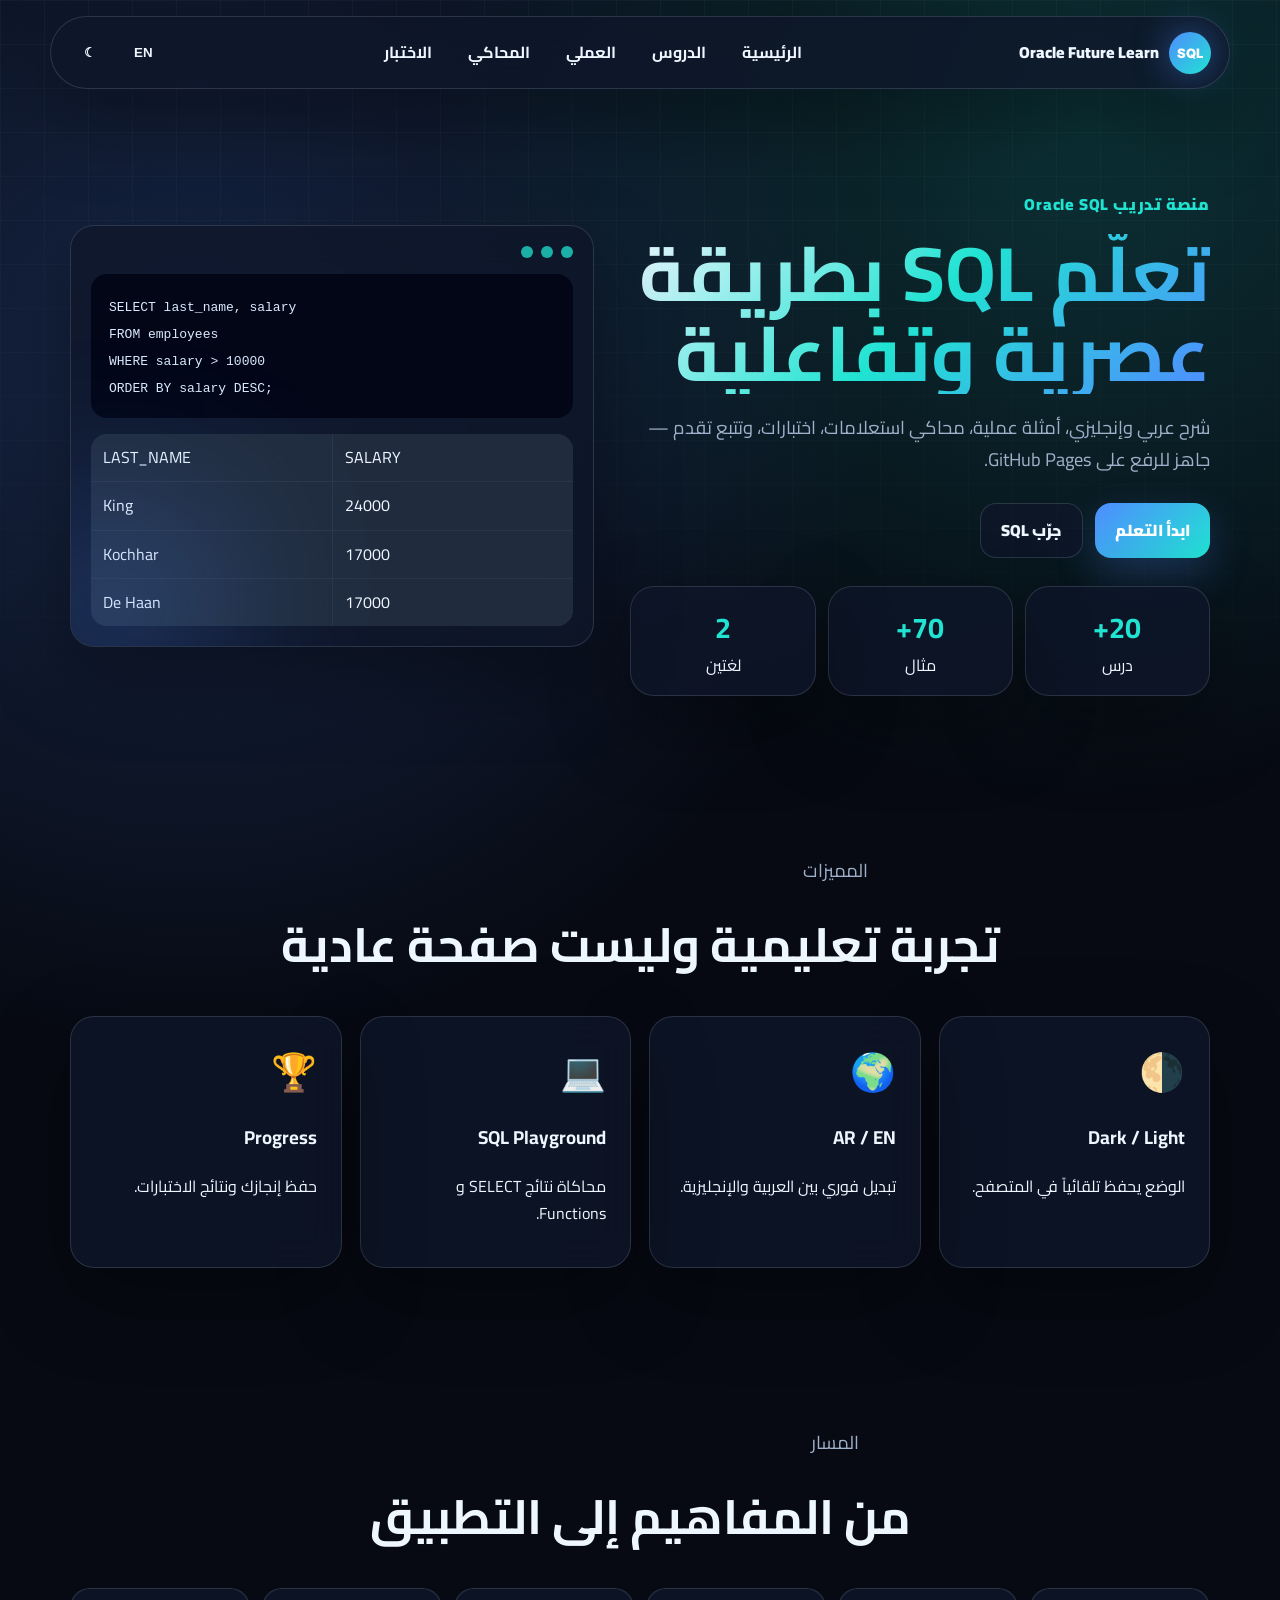
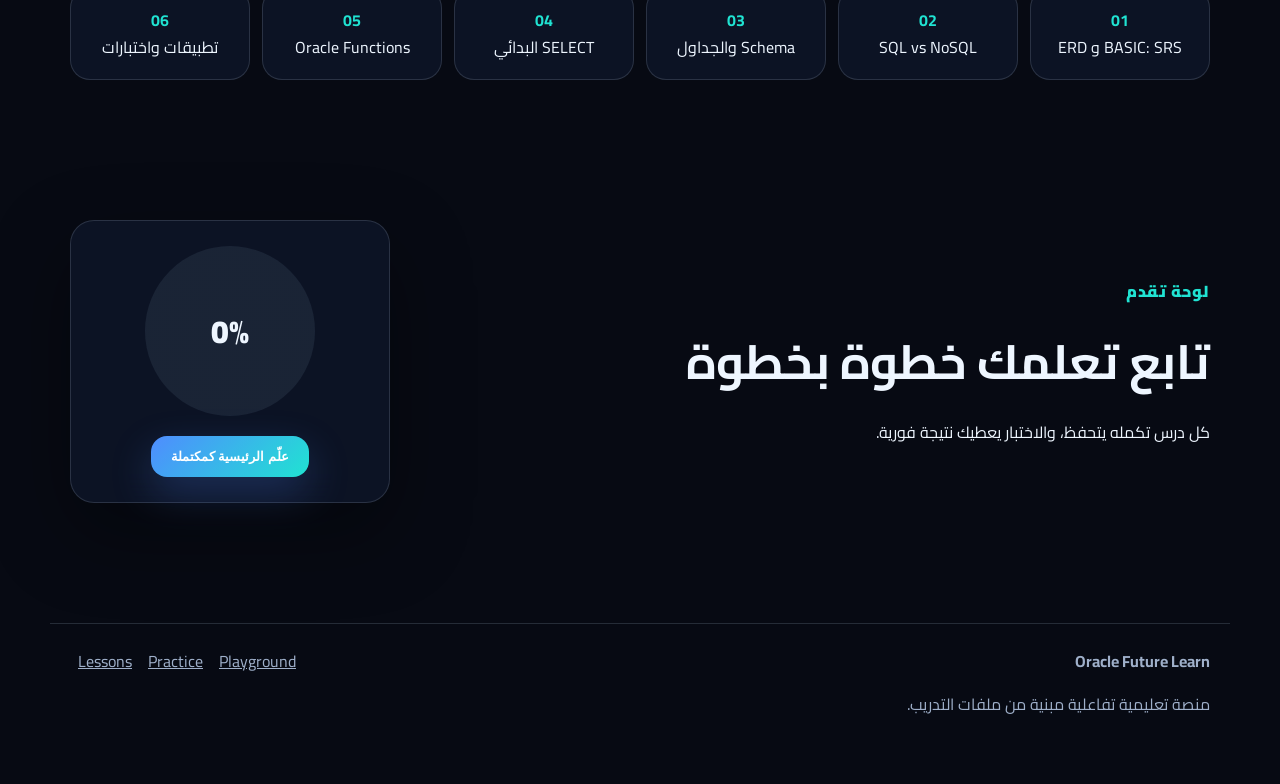
==== index.html @ 17182294 "Add files via upload" ====
<!DOCTYPE html><html lang="ar" dir="rtl"><head><meta charset="UTF-8"><meta name="viewport" content="width=device-width, initial-scale=1.0"><title>Oracle Future Learn</title><meta name="description" content="Interactive bilingual Oracle SQL learning platform"><link rel="preconnect" href="https://fonts.googleapis.com"><link href="https://fonts.googleapis.com/css2?family=Cairo:wght@300;400;600;700;900&family=Inter:wght@300;400;600;800;900&family=JetBrains+Mono:wght@400;600&display=swap" rel="stylesheet"><link rel="stylesheet" href="style.css"></head><body><header class="topbar"><a class="brand" href="index.html"><span class="brand-orb">SQL</span><span data-i18n="brand">Oracle Future Learn</span></a><button class="nav-toggle" aria-label="menu">☰</button><nav class="nav"><a href="index.html" data-i18n="nav_home">الرئيسية</a><a href="lessons.html" data-i18n="nav_lessons">الدروس</a><a href="oracle-practice.html" data-i18n="nav_practice">العملي</a><a href="playground.html" data-i18n="nav_playground">المحاكي</a><a href="quiz.html" data-i18n="nav_quiz">الاختبار</a></nav><div class="actions"><button id="langToggle" class="chip">EN</button><button id="themeToggle" class="chip">☾</button></div></header><main>
<section class="hero grid-2">
  <div class="hero-copy reveal"><p class="eyebrow" data-i18n="eyebrow">منصة تدريب Oracle SQL</p><h1 data-i18n="hero_title">تعلّم SQL بطريقة عصرية وتفاعلية</h1><p class="lead" data-i18n="hero_sub">شرح عربي وإنجليزي، أمثلة عملية، محاكي استعلامات، اختبارات، وتتبع تقدم — جاهز للرفع على GitHub Pages.</p><div class="hero-actions"><a class="btn primary" href="lessons.html" data-i18n="start">ابدأ التعلم</a><a class="btn ghost" href="playground.html" data-i18n="try_sql">جرّب SQL</a></div><div class="stats"><div><b>20+</b><span data-i18n="stat_lessons">درس</span></div><div><b>70+</b><span data-i18n="stat_examples">مثال</span></div><div><b>2</b><span data-i18n="stat_lang">لغتين</span></div></div></div>
  <div class="terminal-card reveal"><div class="dots"><span></span><span></span><span></span></div><pre><code id="typingSql">SELECT last_name, salary
FROM employees
WHERE salary > 10000
ORDER BY salary DESC;</code></pre><div class="result-table"><div>LAST_NAME</div><div>SALARY</div><div>King</div><div>24000</div><div>Kochhar</div><div>17000</div><div>De Haan</div><div>17000</div></div></div>
</section>
<section class="section reveal"><div class="section-title"><p data-i18n="features_label">المميزات</p><h2 data-i18n="features_title">تجربة تعليمية وليست صفحة عادية</h2></div><div class="cards four"><article class="card"><span class="icon">🌗</span><h3 data-i18n="f1">Dark / Light</h3><p data-i18n="f1d">الوضع يحفظ تلقائياً في المتصفح.</p></article><article class="card"><span class="icon">🌍</span><h3 data-i18n="f2">AR / EN</h3><p data-i18n="f2d">تبديل فوري بين العربية والإنجليزية.</p></article><article class="card"><span class="icon">💻</span><h3 data-i18n="f3">SQL Playground</h3><p data-i18n="f3d">محاكاة نتائج SELECT و Functions.</p></article><article class="card"><span class="icon">🏆</span><h3 data-i18n="f4">Progress</h3><p data-i18n="f4d">حفظ إنجازك ونتائج الاختبارات.</p></article></div></section>
<section class="section reveal"><div class="section-title"><p data-i18n="path_label">المسار</p><h2 data-i18n="path_title">من المفاهيم إلى التطبيق</h2></div><div class="timeline"><div><b>01</b><span data-i18n="p1">BASIC: SRS و ERD</span></div><div><b>02</b><span data-i18n="p2">SQL vs NoSQL</span></div><div><b>03</b><span data-i18n="p3">Schema والجداول</span></div><div><b>04</b><span data-i18n="p4">SELECT البدائي</span></div><div><b>05</b><span data-i18n="p5">Oracle Functions</span></div><div><b>06</b><span data-i18n="p6">تطبيقات واختبارات</span></div></div></section>
<section class="section dashboard-preview reveal"><div><p class="eyebrow" data-i18n="dash_label">لوحة تقدم</p><h2 data-i18n="dash_title">تابع تعلمك خطوة بخطوة</h2><p data-i18n="dash_desc">كل درس تكمله يتحفظ، والاختبار يعطيك نتيجة فورية.</p></div><div class="progress-card"><div class="ring"><span id="homeProgress">0%</span></div><button class="btn primary" id="markHome" data-i18n="complete_home">علّم الرئيسية كمكتملة</button></div></section>
</main><footer class="footer"><div><b>Oracle Future Learn</b><p data-i18n="footer_desc">منصة تعليمية تفاعلية مبنية من ملفات التدريب.</p></div><div class="footer-links"><a href="lessons.html">Lessons</a><a href="oracle-practice.html">Practice</a><a href="playground.html">Playground</a></div></footer><script src="app.js"></script></body></html>
---- style.css ----
:root{--bg:#070a13;--surface:rgba(15,23,42,.78);--surface2:rgba(30,41,59,.78);--text:#eef6ff;--muted:#9fb0ca;--primary:#4f8cff;--accent:#20e3d2;--border:rgba(148,163,184,.22);--shadow:0 30px 80px rgba(0,0,0,.35);--radius:24px}html[data-theme="light"]{--bg:#f7fbff;--surface:rgba(255,255,255,.82);--surface2:rgba(241,245,249,.88);--text:#08111f;--muted:#52606f;--primary:#2563eb;--accent:#0891b2;--border:rgba(15,23,42,.13);--shadow:0 25px 70px rgba(37,99,235,.12)}*{box-sizing:border-box}body{margin:0;background:radial-gradient(circle at 15% 15%,rgba(79,140,255,.22),transparent 30%),radial-gradient(circle at 85% 5%,rgba(32,227,210,.18),transparent 27%),var(--bg);color:var(--text);font-family:Cairo,Inter,sans-serif;line-height:1.7;min-height:100vh}body:before{content:"";position:fixed;inset:0;background-image:linear-gradient(rgba(255,255,255,.03) 1px,transparent 1px),linear-gradient(90deg,rgba(255,255,255,.03) 1px,transparent 1px);background-size:44px 44px;mask-image:linear-gradient(to bottom,#000,transparent);pointer-events:none}.topbar{position:sticky;top:0;z-index:20;display:flex;align-items:center;justify-content:space-between;gap:18px;margin:16px auto;padding:12px 18px;max-width:1180px;border:1px solid var(--border);background:var(--surface);backdrop-filter:blur(18px);border-radius:999px;box-shadow:var(--shadow)}.brand{display:flex;align-items:center;gap:10px;text-decoration:none;color:var(--text);font-weight:900}.brand-orb{display:grid;place-items:center;width:42px;height:42px;border-radius:50%;background:linear-gradient(135deg,var(--primary),var(--accent));color:#fff;font-family:Inter;font-size:13px;box-shadow:0 0 35px rgba(79,140,255,.5)}.nav{display:flex;gap:6px}.nav a,.chip{color:var(--text);text-decoration:none;border:1px solid transparent;background:transparent;border-radius:999px;padding:9px 14px;font-weight:700;cursor:pointer}.nav a:hover,.chip:hover{border-color:var(--border);background:var(--surface2)}.actions{display:flex;gap:8px}.nav-toggle{display:none}.hero,.section,.page-head,.lab-layout,.playground,.quiz-box{max-width:1180px;margin:0 auto;padding:70px 20px}.grid-2{display:grid;grid-template-columns:1.05fr .95fr;gap:36px;align-items:center}.eyebrow{color:var(--accent);font-weight:900;letter-spacing:.05em}.hero h1,.page-head h1{font-size:clamp(2.2rem,6vw,5rem);line-height:1.04;margin:12px 0;background:linear-gradient(135deg,var(--text),var(--accent),var(--primary));-webkit-background-clip:text;color:transparent}.lead,.page-head p,.section-title p{font-size:1.15rem;color:var(--muted);max-width:750px}.btn{display:inline-flex;align-items:center;justify-content:center;text-decoration:none;border:1px solid var(--border);border-radius:16px;padding:13px 20px;font-weight:900;color:var(--text);cursor:pointer}.primary{background:linear-gradient(135deg,var(--primary),var(--accent));color:white;border:0;box-shadow:0 16px 40px rgba(79,140,255,.25)}.ghost{background:var(--surface)}.hero-actions{display:flex;gap:12px;flex-wrap:wrap;margin:28px 0}.stats{display:grid;grid-template-columns:repeat(3,1fr);gap:12px}.stats div,.card,.terminal-card,.progress-card,.lesson-card,.lab-menu,.lab-content,.editor,.output,.quiz-box{border:1px solid var(--border);background:var(--surface);backdrop-filter:blur(18px);border-radius:var(--radius);box-shadow:var(--shadow)}.stats div{padding:16px;text-align:center}.stats b{font-size:1.8rem;color:var(--accent);display:block}.terminal-card{padding:20px;transform:perspective(900px) rotateY(-5deg);position:relative;overflow:hidden}.terminal-card:after{content:"";position:absolute;width:220px;height:220px;background:var(--primary);filter:blur(80px);opacity:.25;left:-70px;bottom:-70px}.dots{display:flex;gap:8px;margin-bottom:16px}.dots span{width:12px;height:12px;border-radius:50%;background:var(--accent);opacity:.75}pre,textarea{font-family:'JetBrains Mono',monospace}.terminal-card pre{direction:ltr;text-align:left;background:#020617;color:#dbeafe;border-radius:16px;padding:18px;overflow:auto}.result-table{display:grid;grid-template-columns:1fr 1fr;gap:1px;background:var(--border);border-radius:16px;overflow:hidden;direction:ltr}.result-table div{padding:10px 12px;background:var(--surface2)}.section-title{text-align:center;margin-bottom:30px}.section-title h2,.dashboard-preview h2{font-size:clamp(1.8rem,4vw,3rem);margin:0}.cards{display:grid;gap:18px}.four{grid-template-columns:repeat(4,1fr)}.card{padding:24px;transition:.25s}.card:hover,.lesson-card:hover{transform:translateY(-8px);border-color:var(--accent)}.icon{font-size:2.3rem}.timeline{display:grid;grid-template-columns:repeat(6,1fr);gap:12px}.timeline div{padding:18px;border:1px solid var(--border);background:var(--surface);border-radius:20px;text-align:center}.timeline b{display:block;color:var(--accent)}.dashboard-preview{display:grid;grid-template-columns:1fr 320px;gap:24px;align-items:center}.progress-card{padding:25px;text-align:center}.ring{width:170px;height:170px;border-radius:50%;display:grid;place-items:center;margin:0 auto 20px;background:conic-gradient(var(--accent) var(--p,0deg),var(--surface2) 0);font-size:2rem;font-weight:900}.lesson-grid{max-width:1180px;margin:0 auto 60px;padding:0 20px;display:grid;grid-template-columns:repeat(3,1fr);gap:18px}.lesson-card{padding:24px}.lesson-card .tag{color:var(--accent);font-weight:900}.lesson-card button{margin-top:12px}.lab-layout{display:grid;grid-template-columns:280px 1fr;gap:20px;padding-top:0}.lab-menu{padding:14px;align-self:start;position:sticky;top:100px}.lab-menu button{width:100%;margin:6px 0;text-align:start}.lab-content{padding:28px}.codebox{position:relative;background:#020617;color:#dbeafe;padding:18px;border-radius:16px;overflow:auto;direction:ltr;text-align:left}.copy-btn{position:absolute;top:10px;inset-inline-end:10px}.note{border-inline-start:4px solid var(--accent);padding:12px 16px;background:var(--surface2);border-radius:12px}.playground{display:grid;grid-template-columns:1.1fr .9fr;gap:20px;padding-top:0}.editor,.output{padding:18px}.editor-bar{display:flex;gap:10px;margin-bottom:12px;flex-wrap:wrap}textarea{width:100%;min-height:300px;border:1px solid var(--border);border-radius:18px;background:#020617;color:#dbeafe;padding:18px;font-size:15px;direction:ltr;text-align:left}.table{width:100%;border-collapse:collapse;overflow:hidden;border-radius:16px}.table th,.table td{border:1px solid var(--border);padding:10px;text-align:start}.table th{color:var(--accent)}.question{padding:18px;border:1px solid var(--border);border-radius:18px;margin:14px 0;background:var(--surface2)}.question label{display:block;margin:8px 0}.footer{max-width:1180px;margin:50px auto 25px;padding:24px 20px;border-top:1px solid var(--border);display:flex;justify-content:space-between;gap:20px;color:var(--muted)}.footer a{color:var(--muted);margin-inline:8px}.reveal{opacity:0;transform:translateY(18px);transition:.7s}.reveal.in{opacity:1;transform:none}@media(max-width:900px){.topbar{border-radius:24px;align-items:flex-start}.nav-toggle{display:block}.nav{display:none;position:absolute;top:74px;left:16px;right:16px;flex-direction:column;background:var(--surface);padding:14px;border:1px solid var(--border);border-radius:22px}.nav.open{display:flex}.grid-2,.dashboard-preview,.lab-layout,.playground{grid-template-columns:1fr}.four,.lesson-grid,.timeline{grid-template-columns:1fr}.terminal-card{transform:none}.footer{flex-direction:column}.lab-menu{position:static}}
.search-wrap{margin-top:24px;max-width:720px}.search-input{width:100%;border:1px solid var(--border);background:var(--surface);color:var(--text);border-radius:999px;padding:15px 20px;font-family:Cairo,Inter,sans-serif;font-weight:700;outline:none}.search-input:focus{border-color:var(--accent);box-shadow:0 0 0 5px rgba(32,227,210,.08)}.deep-card{border:1px solid var(--border);background:var(--surface);backdrop-filter:blur(18px);border-radius:var(--radius);box-shadow:var(--shadow);padding:30px}.detail-head{display:flex;justify-content:space-between;gap:12px;align-items:center;flex-wrap:wrap}.big-text{font-size:1.1rem;color:var(--muted);max-width:1000px}.mini-grid{display:grid;grid-template-columns:1fr 1fr;gap:18px;margin:18px 0}.mini-card{border:1px solid var(--border);background:var(--surface2);border-radius:20px;padding:20px;margin:18px 0}.mini-card h3{margin-top:0;color:var(--accent)}.mini-card li{margin:8px 0}.codebox{margin:0;white-space:pre-wrap;min-height:120px}.lesson-card button{margin-top:14px}.lesson-card p{min-height:84px}@media(max-width:900px){.mini-grid{grid-template-columns:1fr}.lesson-card p{min-height:auto}.detail-head{align-items:stretch}.detail-head .btn{width:100%}}
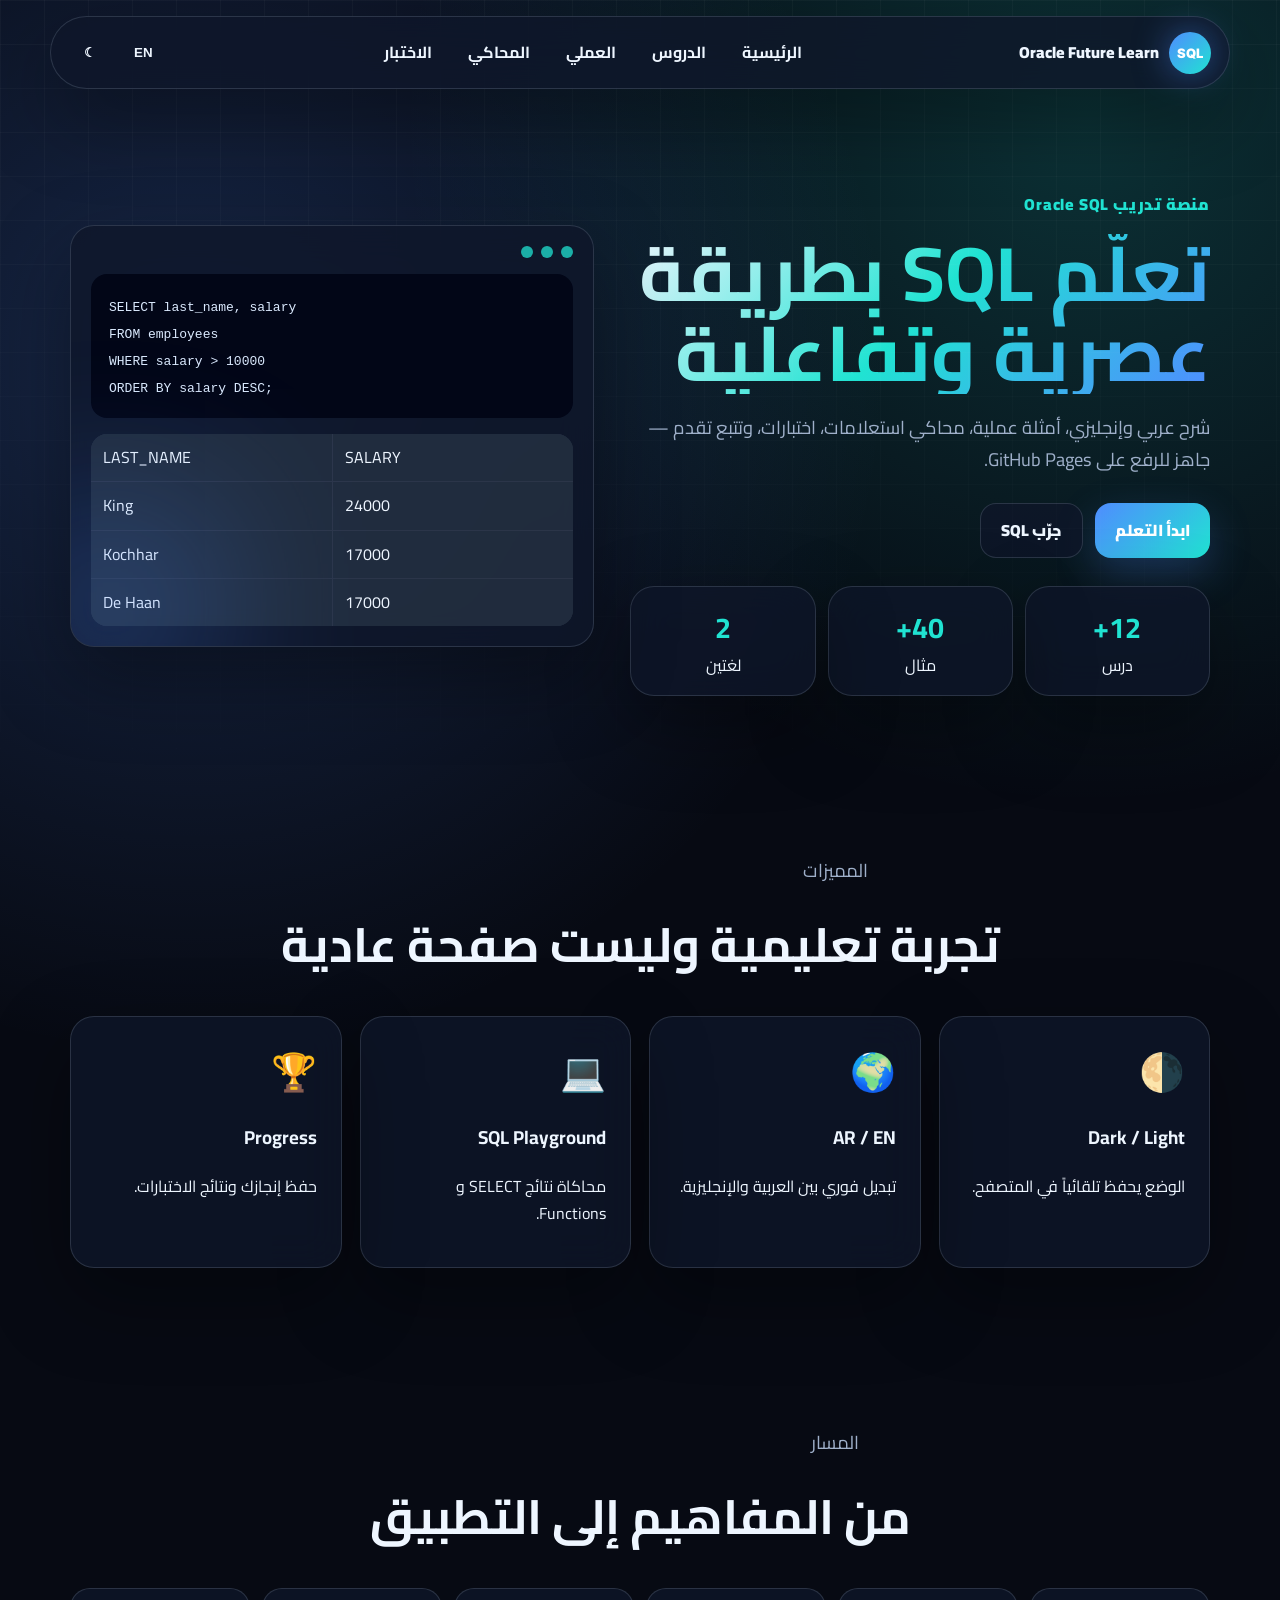
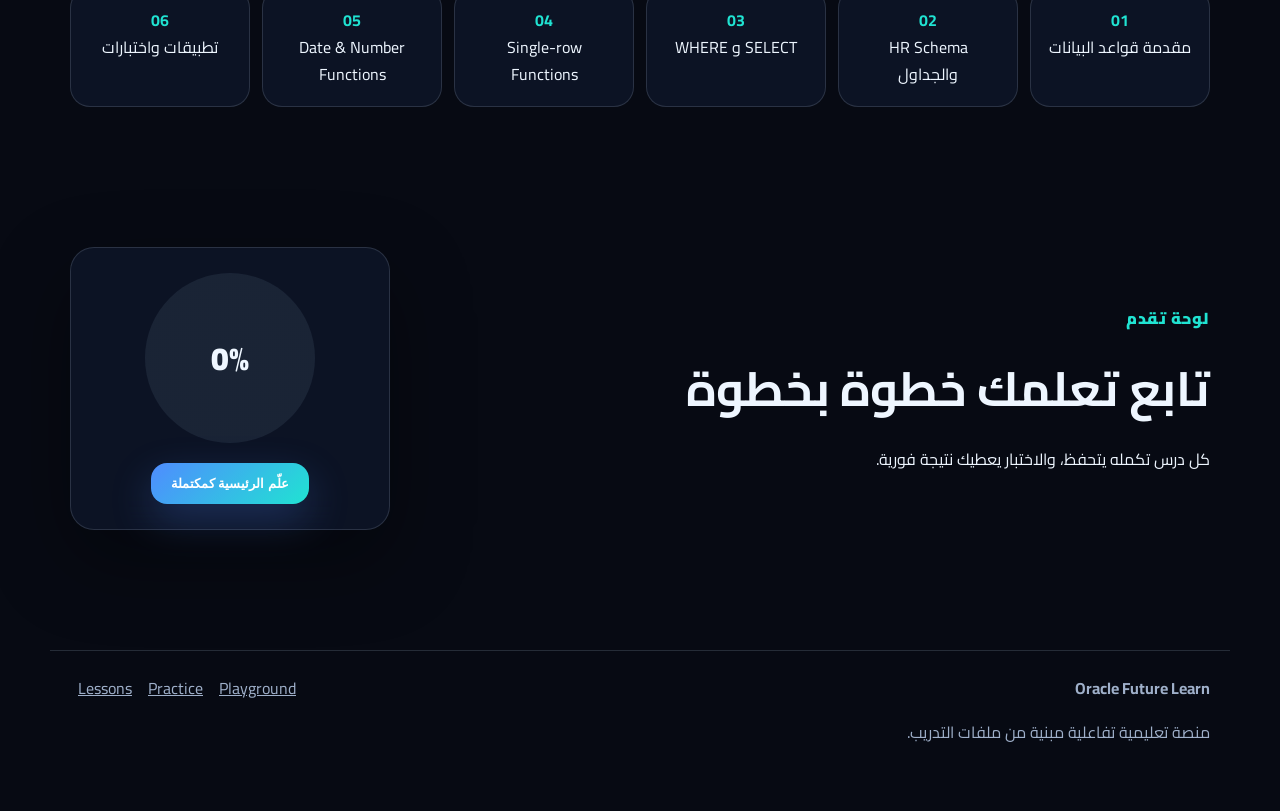
==== commit 526f8275: "Add files via upload" ====
--- a/index.html
+++ b/index.html
@@ -1,12 +1,12 @@
 <!DOCTYPE html><html lang="ar" dir="rtl"><head><meta charset="UTF-8"><meta name="viewport" content="width=device-width, initial-scale=1.0"><title>Oracle Future Learn</title><meta name="description" content="Interactive bilingual Oracle SQL learning platform"><link rel="preconnect" href="https://fonts.googleapis.com"><link href="https://fonts.googleapis.com/css2?family=Cairo:wght@300;400;600;700;900&family=Inter:wght@300;400;600;800;900&family=JetBrains+Mono:wght@400;600&display=swap" rel="stylesheet"><link rel="stylesheet" href="style.css"></head><body><header class="topbar"><a class="brand" href="index.html"><span class="brand-orb">SQL</span><span data-i18n="brand">Oracle Future Learn</span></a><button class="nav-toggle" aria-label="menu">☰</button><nav class="nav"><a href="index.html" data-i18n="nav_home">الرئيسية</a><a href="lessons.html" data-i18n="nav_lessons">الدروس</a><a href="oracle-practice.html" data-i18n="nav_practice">العملي</a><a href="playground.html" data-i18n="nav_playground">المحاكي</a><a href="quiz.html" data-i18n="nav_quiz">الاختبار</a></nav><div class="actions"><button id="langToggle" class="chip">EN</button><button id="themeToggle" class="chip">☾</button></div></header><main>
 <section class="hero grid-2">
-  <div class="hero-copy reveal"><p class="eyebrow" data-i18n="eyebrow">منصة تدريب Oracle SQL</p><h1 data-i18n="hero_title">تعلّم SQL بطريقة عصرية وتفاعلية</h1><p class="lead" data-i18n="hero_sub">شرح عربي وإنجليزي، أمثلة عملية، محاكي استعلامات، اختبارات، وتتبع تقدم — جاهز للرفع على GitHub Pages.</p><div class="hero-actions"><a class="btn primary" href="lessons.html" data-i18n="start">ابدأ التعلم</a><a class="btn ghost" href="playground.html" data-i18n="try_sql">جرّب SQL</a></div><div class="stats"><div><b>20+</b><span data-i18n="stat_lessons">درس</span></div><div><b>70+</b><span data-i18n="stat_examples">مثال</span></div><div><b>2</b><span data-i18n="stat_lang">لغتين</span></div></div></div>
+  <div class="hero-copy reveal"><p class="eyebrow" data-i18n="eyebrow">منصة تدريب Oracle SQL</p><h1 data-i18n="hero_title">تعلّم SQL بطريقة عصرية وتفاعلية</h1><p class="lead" data-i18n="hero_sub">شرح عربي وإنجليزي، أمثلة عملية، محاكي استعلامات، اختبارات، وتتبع تقدم — جاهز للرفع على GitHub Pages.</p><div class="hero-actions"><a class="btn primary" href="lessons.html" data-i18n="start">ابدأ التعلم</a><a class="btn ghost" href="playground.html" data-i18n="try_sql">جرّب SQL</a></div><div class="stats"><div><b>12+</b><span data-i18n="stat_lessons">درس</span></div><div><b>40+</b><span data-i18n="stat_examples">مثال</span></div><div><b>2</b><span data-i18n="stat_lang">لغتين</span></div></div></div>
   <div class="terminal-card reveal"><div class="dots"><span></span><span></span><span></span></div><pre><code id="typingSql">SELECT last_name, salary
 FROM employees
 WHERE salary > 10000
 ORDER BY salary DESC;</code></pre><div class="result-table"><div>LAST_NAME</div><div>SALARY</div><div>King</div><div>24000</div><div>Kochhar</div><div>17000</div><div>De Haan</div><div>17000</div></div></div>
 </section>
 <section class="section reveal"><div class="section-title"><p data-i18n="features_label">المميزات</p><h2 data-i18n="features_title">تجربة تعليمية وليست صفحة عادية</h2></div><div class="cards four"><article class="card"><span class="icon">🌗</span><h3 data-i18n="f1">Dark / Light</h3><p data-i18n="f1d">الوضع يحفظ تلقائياً في المتصفح.</p></article><article class="card"><span class="icon">🌍</span><h3 data-i18n="f2">AR / EN</h3><p data-i18n="f2d">تبديل فوري بين العربية والإنجليزية.</p></article><article class="card"><span class="icon">💻</span><h3 data-i18n="f3">SQL Playground</h3><p data-i18n="f3d">محاكاة نتائج SELECT و Functions.</p></article><article class="card"><span class="icon">🏆</span><h3 data-i18n="f4">Progress</h3><p data-i18n="f4d">حفظ إنجازك ونتائج الاختبارات.</p></article></div></section>
-<section class="section reveal"><div class="section-title"><p data-i18n="path_label">المسار</p><h2 data-i18n="path_title">من المفاهيم إلى التطبيق</h2></div><div class="timeline"><div><b>01</b><span data-i18n="p1">BASIC: SRS و ERD</span></div><div><b>02</b><span data-i18n="p2">SQL vs NoSQL</span></div><div><b>03</b><span data-i18n="p3">Schema والجداول</span></div><div><b>04</b><span data-i18n="p4">SELECT البدائي</span></div><div><b>05</b><span data-i18n="p5">Oracle Functions</span></div><div><b>06</b><span data-i18n="p6">تطبيقات واختبارات</span></div></div></section>
+<section class="section reveal"><div class="section-title"><p data-i18n="path_label">المسار</p><h2 data-i18n="path_title">من المفاهيم إلى التطبيق</h2></div><div class="timeline"><div><b>01</b><span data-i18n="p1">مقدمة قواعد البيانات</span></div><div><b>02</b><span data-i18n="p2">HR Schema والجداول</span></div><div><b>03</b><span data-i18n="p3">SELECT و WHERE</span></div><div><b>04</b><span data-i18n="p4">Single-row Functions</span></div><div><b>05</b><span data-i18n="p5">Date & Number Functions</span></div><div><b>06</b><span data-i18n="p6">تطبيقات واختبارات</span></div></div></section>
 <section class="section dashboard-preview reveal"><div><p class="eyebrow" data-i18n="dash_label">لوحة تقدم</p><h2 data-i18n="dash_title">تابع تعلمك خطوة بخطوة</h2><p data-i18n="dash_desc">كل درس تكمله يتحفظ، والاختبار يعطيك نتيجة فورية.</p></div><div class="progress-card"><div class="ring"><span id="homeProgress">0%</span></div><button class="btn primary" id="markHome" data-i18n="complete_home">علّم الرئيسية كمكتملة</button></div></section>
 </main><footer class="footer"><div><b>Oracle Future Learn</b><p data-i18n="footer_desc">منصة تعليمية تفاعلية مبنية من ملفات التدريب.</p></div><div class="footer-links"><a href="lessons.html">Lessons</a><a href="oracle-practice.html">Practice</a><a href="playground.html">Playground</a></div></footer><script src="app.js"></script></body></html>
--- a/style.css
+++ b/style.css
@@ -1,3 +1,6 @@
 
 :root{--bg:#070a13;--surface:rgba(15,23,42,.78);--surface2:rgba(30,41,59,.78);--text:#eef6ff;--muted:#9fb0ca;--primary:#4f8cff;--accent:#20e3d2;--border:rgba(148,163,184,.22);--shadow:0 30px 80px rgba(0,0,0,.35);--radius:24px}html[data-theme="light"]{--bg:#f7fbff;--surface:rgba(255,255,255,.82);--surface2:rgba(241,245,249,.88);--text:#08111f;--muted:#52606f;--primary:#2563eb;--accent:#0891b2;--border:rgba(15,23,42,.13);--shadow:0 25px 70px rgba(37,99,235,.12)}*{box-sizing:border-box}body{margin:0;background:radial-gradient(circle at 15% 15%,rgba(79,140,255,.22),transparent 30%),radial-gradient(circle at 85% 5%,rgba(32,227,210,.18),transparent 27%),var(--bg);color:var(--text);font-family:Cairo,Inter,sans-serif;line-height:1.7;min-height:100vh}body:before{content:"";position:fixed;inset:0;background-image:linear-gradient(rgba(255,255,255,.03) 1px,transparent 1px),linear-gradient(90deg,rgba(255,255,255,.03) 1px,transparent 1px);background-size:44px 44px;mask-image:linear-gradient(to bottom,#000,transparent);pointer-events:none}.topbar{position:sticky;top:0;z-index:20;display:flex;align-items:center;justify-content:space-between;gap:18px;margin:16px auto;padding:12px 18px;max-width:1180px;border:1px solid var(--border);background:var(--surface);backdrop-filter:blur(18px);border-radius:999px;box-shadow:var(--shadow)}.brand{display:flex;align-items:center;gap:10px;text-decoration:none;color:var(--text);font-weight:900}.brand-orb{display:grid;place-items:center;width:42px;height:42px;border-radius:50%;background:linear-gradient(135deg,var(--primary),var(--accent));color:#fff;font-family:Inter;font-size:13px;box-shadow:0 0 35px rgba(79,140,255,.5)}.nav{display:flex;gap:6px}.nav a,.chip{color:var(--text);text-decoration:none;border:1px solid transparent;background:transparent;border-radius:999px;padding:9px 14px;font-weight:700;cursor:pointer}.nav a:hover,.chip:hover{border-color:var(--border);background:var(--surface2)}.actions{display:flex;gap:8px}.nav-toggle{display:none}.hero,.section,.page-head,.lab-layout,.playground,.quiz-box{max-width:1180px;margin:0 auto;padding:70px 20px}.grid-2{display:grid;grid-template-columns:1.05fr .95fr;gap:36px;align-items:center}.eyebrow{color:var(--accent);font-weight:900;letter-spacing:.05em}.hero h1,.page-head h1{font-size:clamp(2.2rem,6vw,5rem);line-height:1.04;margin:12px 0;background:linear-gradient(135deg,var(--text),var(--accent),var(--primary));-webkit-background-clip:text;color:transparent}.lead,.page-head p,.section-title p{font-size:1.15rem;color:var(--muted);max-width:750px}.btn{display:inline-flex;align-items:center;justify-content:center;text-decoration:none;border:1px solid var(--border);border-radius:16px;padding:13px 20px;font-weight:900;color:var(--text);cursor:pointer}.primary{background:linear-gradient(135deg,var(--primary),var(--accent));color:white;border:0;box-shadow:0 16px 40px rgba(79,140,255,.25)}.ghost{background:var(--surface)}.hero-actions{display:flex;gap:12px;flex-wrap:wrap;margin:28px 0}.stats{display:grid;grid-template-columns:repeat(3,1fr);gap:12px}.stats div,.card,.terminal-card,.progress-card,.lesson-card,.lab-menu,.lab-content,.editor,.output,.quiz-box{border:1px solid var(--border);background:var(--surface);backdrop-filter:blur(18px);border-radius:var(--radius);box-shadow:var(--shadow)}.stats div{padding:16px;text-align:center}.stats b{font-size:1.8rem;color:var(--accent);display:block}.terminal-card{padding:20px;transform:perspective(900px) rotateY(-5deg);position:relative;overflow:hidden}.terminal-card:after{content:"";position:absolute;width:220px;height:220px;background:var(--primary);filter:blur(80px);opacity:.25;left:-70px;bottom:-70px}.dots{display:flex;gap:8px;margin-bottom:16px}.dots span{width:12px;height:12px;border-radius:50%;background:var(--accent);opacity:.75}pre,textarea{font-family:'JetBrains Mono',monospace}.terminal-card pre{direction:ltr;text-align:left;background:#020617;color:#dbeafe;border-radius:16px;padding:18px;overflow:auto}.result-table{display:grid;grid-template-columns:1fr 1fr;gap:1px;background:var(--border);border-radius:16px;overflow:hidden;direction:ltr}.result-table div{padding:10px 12px;background:var(--surface2)}.section-title{text-align:center;margin-bottom:30px}.section-title h2,.dashboard-preview h2{font-size:clamp(1.8rem,4vw,3rem);margin:0}.cards{display:grid;gap:18px}.four{grid-template-columns:repeat(4,1fr)}.card{padding:24px;transition:.25s}.card:hover,.lesson-card:hover{transform:translateY(-8px);border-color:var(--accent)}.icon{font-size:2.3rem}.timeline{display:grid;grid-template-columns:repeat(6,1fr);gap:12px}.timeline div{padding:18px;border:1px solid var(--border);background:var(--surface);border-radius:20px;text-align:center}.timeline b{display:block;color:var(--accent)}.dashboard-preview{display:grid;grid-template-columns:1fr 320px;gap:24px;align-items:center}.progress-card{padding:25px;text-align:center}.ring{width:170px;height:170px;border-radius:50%;display:grid;place-items:center;margin:0 auto 20px;background:conic-gradient(var(--accent) var(--p,0deg),var(--surface2) 0);font-size:2rem;font-weight:900}.lesson-grid{max-width:1180px;margin:0 auto 60px;padding:0 20px;display:grid;grid-template-columns:repeat(3,1fr);gap:18px}.lesson-card{padding:24px}.lesson-card .tag{color:var(--accent);font-weight:900}.lesson-card button{margin-top:12px}.lab-layout{display:grid;grid-template-columns:280px 1fr;gap:20px;padding-top:0}.lab-menu{padding:14px;align-self:start;position:sticky;top:100px}.lab-menu button{width:100%;margin:6px 0;text-align:start}.lab-content{padding:28px}.codebox{position:relative;background:#020617;color:#dbeafe;padding:18px;border-radius:16px;overflow:auto;direction:ltr;text-align:left}.copy-btn{position:absolute;top:10px;inset-inline-end:10px}.note{border-inline-start:4px solid var(--accent);padding:12px 16px;background:var(--surface2);border-radius:12px}.playground{display:grid;grid-template-columns:1.1fr .9fr;gap:20px;padding-top:0}.editor,.output{padding:18px}.editor-bar{display:flex;gap:10px;margin-bottom:12px;flex-wrap:wrap}textarea{width:100%;min-height:300px;border:1px solid var(--border);border-radius:18px;background:#020617;color:#dbeafe;padding:18px;font-size:15px;direction:ltr;text-align:left}.table{width:100%;border-collapse:collapse;overflow:hidden;border-radius:16px}.table th,.table td{border:1px solid var(--border);padding:10px;text-align:start}.table th{color:var(--accent)}.question{padding:18px;border:1px solid var(--border);border-radius:18px;margin:14px 0;background:var(--surface2)}.question label{display:block;margin:8px 0}.footer{max-width:1180px;margin:50px auto 25px;padding:24px 20px;border-top:1px solid var(--border);display:flex;justify-content:space-between;gap:20px;color:var(--muted)}.footer a{color:var(--muted);margin-inline:8px}.reveal{opacity:0;transform:translateY(18px);transition:.7s}.reveal.in{opacity:1;transform:none}@media(max-width:900px){.topbar{border-radius:24px;align-items:flex-start}.nav-toggle{display:block}.nav{display:none;position:absolute;top:74px;left:16px;right:16px;flex-direction:column;background:var(--surface);padding:14px;border:1px solid var(--border);border-radius:22px}.nav.open{display:flex}.grid-2,.dashboard-preview,.lab-layout,.playground{grid-template-columns:1fr}.four,.lesson-grid,.timeline{grid-template-columns:1fr}.terminal-card{transform:none}.footer{flex-direction:column}.lab-menu{position:static}}
-.search-wrap{margin-top:24px;max-width:720px}.search-input{width:100%;border:1px solid var(--border);background:var(--surface);color:var(--text);border-radius:999px;padding:15px 20px;font-family:Cairo,Inter,sans-serif;font-weight:700;outline:none}.search-input:focus{border-color:var(--accent);box-shadow:0 0 0 5px rgba(32,227,210,.08)}.deep-card{border:1px solid var(--border);background:var(--surface);backdrop-filter:blur(18px);border-radius:var(--radius);box-shadow:var(--shadow);padding:30px}.detail-head{display:flex;justify-content:space-between;gap:12px;align-items:center;flex-wrap:wrap}.big-text{font-size:1.1rem;color:var(--muted);max-width:1000px}.mini-grid{display:grid;grid-template-columns:1fr 1fr;gap:18px;margin:18px 0}.mini-card{border:1px solid var(--border);background:var(--surface2);border-radius:20px;padding:20px;margin:18px 0}.mini-card h3{margin-top:0;color:var(--accent)}.mini-card li{margin:8px 0}.codebox{margin:0;white-space:pre-wrap;min-height:120px}.lesson-card button{margin-top:14px}.lesson-card p{min-height:84px}@media(max-width:900px){.mini-grid{grid-template-columns:1fr}.lesson-card p{min-height:auto}.detail-head{align-items:stretch}.detail-head .btn{width:100%}}
+
+/* ===== BASIC detailed course upgrade ===== */
+.basic-hero{position:relative;overflow:hidden}.basic-hero:after{content:"";position:absolute;inset:auto 8% -120px auto;width:360px;height:360px;border-radius:50%;background:linear-gradient(135deg,var(--primary),var(--accent));filter:blur(90px);opacity:.18;z-index:-1}.basic-shell{max-width:1280px;margin:0 auto 80px;padding:0 20px;display:grid;grid-template-columns:340px minmax(0,1fr);gap:22px}.basic-sidebar,.basic-content{border:1px solid var(--border);background:var(--surface);backdrop-filter:blur(18px);border-radius:var(--radius);box-shadow:var(--shadow)}.basic-sidebar{padding:16px;align-self:start;position:sticky;top:105px;max-height:calc(100vh - 130px);overflow:auto}.basic-side-head{display:grid;gap:12px;margin-bottom:10px}.basic-side-head b{font-size:1.1rem}.lesson-search{width:100%;border:1px solid var(--border);background:var(--surface2);color:var(--text);border-radius:16px;padding:12px 14px;font-family:inherit;outline:none}.lesson-search:focus{border-color:var(--accent);box-shadow:0 0 0 4px rgba(32,227,210,.12)}.basic-menu{display:grid;gap:8px}.basic-menu-btn{display:grid;grid-template-columns:38px 1fr;gap:4px 10px;align-items:center;text-align:start;width:100%;border:1px solid transparent;background:transparent;color:var(--text);border-radius:18px;padding:12px;cursor:pointer;font-family:inherit;transition:.2s}.basic-menu-btn span{grid-row:1/3;display:grid;place-items:center;width:38px;height:38px;border-radius:14px;background:var(--surface2)}.basic-menu-btn b{font-size:.98rem}.basic-menu-btn small{color:var(--muted);line-height:1.4}.basic-menu-btn:hover,.basic-menu-btn.active{background:var(--surface2);border-color:var(--accent);transform:translateX(-2px)}html[dir="ltr"] .basic-menu-btn:hover,html[dir="ltr"] .basic-menu-btn.active{transform:translateX(2px)}.basic-content{padding:28px;overflow:hidden}.lesson-open-head{display:flex;gap:18px;align-items:center;margin-bottom:22px}.lesson-open-icon{font-size:2.4rem;width:74px;height:74px;display:grid;place-items:center;border-radius:24px;background:linear-gradient(135deg,rgba(79,140,255,.25),rgba(32,227,210,.18));border:1px solid var(--border)}.lesson-open-head h2{font-size:clamp(1.8rem,4vw,3.2rem);line-height:1.15;margin:.1rem 0}.lesson-open-head p{color:var(--muted);margin:.2rem 0}.visual-card{border:1px solid var(--border);background:linear-gradient(135deg,rgba(255,255,255,.06),rgba(255,255,255,.015));border-radius:26px;padding:22px;margin:20px 0 26px;overflow:auto}.deep-sections{display:grid;gap:14px}.deep-block{position:relative;border:1px solid var(--border);background:var(--surface2);border-radius:22px;padding:20px 20px 20px 74px}.deep-block h3{margin:0 0 8px;font-size:1.25rem;color:var(--accent)}.deep-block p{margin:0;color:var(--text)}.deep-number{position:absolute;top:18px;left:18px;width:40px;height:40px;border-radius:14px;display:grid;place-items:center;background:linear-gradient(135deg,var(--primary),var(--accent));color:#fff;font-family:Inter;font-weight:900}html[dir="rtl"] .deep-block{padding:20px 74px 20px 20px}html[dir="rtl"] .deep-number{left:auto;right:18px}.learning-box,.panel{border:1px solid var(--border);background:var(--surface2);border-radius:24px;padding:20px;margin-top:18px}.learning-box h3,.panel h3{margin-top:0;color:var(--accent)}.codebox pre{margin:0;white-space:pre-wrap}.two-panels{display:grid;grid-template-columns:1fr 1fr;gap:18px}.panel ul,.panel ol{margin:0;padding-inline-start:22px}.panel li{margin:8px 0}.warn{border-color:rgba(251,191,36,.35)}.quizlet{border-color:rgba(32,227,210,.35)}.lesson-actions{display:flex;align-items:center;gap:14px;flex-wrap:wrap;margin-top:20px}.done-badge{font-weight:900;color:var(--accent)}.visual-stack{display:grid;place-items:center;gap:12px;text-align:center}.visual-row{display:flex;gap:12px;flex-wrap:wrap;justify-content:center}.vbox{border:1px solid var(--border);background:var(--surface);border-radius:18px;padding:14px 22px;font-weight:900}.vbox.big{font-size:1.4rem;background:linear-gradient(135deg,rgba(79,140,255,.22),rgba(32,227,210,.16))}.vline{width:3px;height:38px;background:var(--accent);border-radius:99px}.caption{color:var(--muted)}.compare-diagram{display:grid;grid-template-columns:1fr 1fr;gap:18px}.compare-diagram>div{border:1px solid var(--border);background:var(--surface);border-radius:22px;padding:20px}.compare-diagram h4{font-size:1.6rem;margin:0 0 10px;color:var(--accent)}.compare-diagram p{margin:7px 0;padding:8px 12px;background:var(--surface2);border-radius:12px}.flow{display:flex;align-items:center;justify-content:center;gap:10px;flex-wrap:wrap}.flow span{padding:14px 20px;border-radius:18px;border:1px solid var(--border);background:var(--surface);font-weight:900}.flow b{color:var(--accent);font-size:1.4rem}.flow.vertical{flex-direction:column}.erd-svg{width:100%;min-width:680px;color:var(--accent)}.erd-svg .entity rect{fill:rgba(15,23,42,.55);stroke:currentColor;stroke-width:2}.erd-svg text{fill:var(--text);font-family:Cairo,Inter,sans-serif;font-size:20px}.erd-svg .entity text:first-of-type{font-weight:900;fill:var(--accent)}.tree{display:grid;gap:16px}.tree-root{justify-self:center;border:1px solid var(--border);background:linear-gradient(135deg,var(--primary),var(--accent));color:white;border-radius:22px;padding:16px 26px;font-weight:900}.tree-branch{border:1px solid var(--border);background:var(--surface);border-radius:22px;padding:18px}.tree-branch>div{font-weight:900;color:var(--accent);margin-bottom:8px}.tree ul{margin:0;display:grid;grid-template-columns:repeat(4,1fr);gap:8px;padding:0;list-style:none}.tree li{background:var(--surface2);border-radius:14px;padding:10px;text-align:center;font-family:'JetBrains Mono',monospace}.rule-grid{display:grid;grid-template-columns:repeat(4,1fr);gap:12px}.rule-grid span{display:grid;place-items:center;min-height:80px;border:1px solid var(--border);background:var(--surface);border-radius:20px;font-weight:900;text-align:center}.sql-break{direction:ltr;text-align:left;display:grid;grid-template-columns:auto 1fr;gap:10px;align-items:center;max-width:620px;margin:auto}.sql-break span{font-family:'JetBrains Mono',monospace;font-weight:900;font-size:1.3rem;color:white;background:linear-gradient(135deg,var(--primary),var(--accent));border-radius:16px;padding:12px 16px}.sql-break em{color:var(--muted);font-style:normal}
+@media(max-width:980px){.basic-shell{grid-template-columns:1fr}.basic-sidebar{position:static;max-height:none}.two-panels,.compare-diagram{grid-template-columns:1fr}.tree ul,.rule-grid{grid-template-columns:1fr 1fr}.lesson-open-head{align-items:flex-start}.basic-content{padding:18px}}@media(max-width:560px){.lesson-open-head{flex-direction:column}.tree ul,.rule-grid{grid-template-columns:1fr}.deep-block,html[dir="rtl"] .deep-block{padding:70px 16px 16px}.deep-number,html[dir="rtl"] .deep-number{top:16px;right:auto;left:16px}.basic-menu-btn{grid-template-columns:1fr}.basic-menu-btn span{grid-row:auto}}
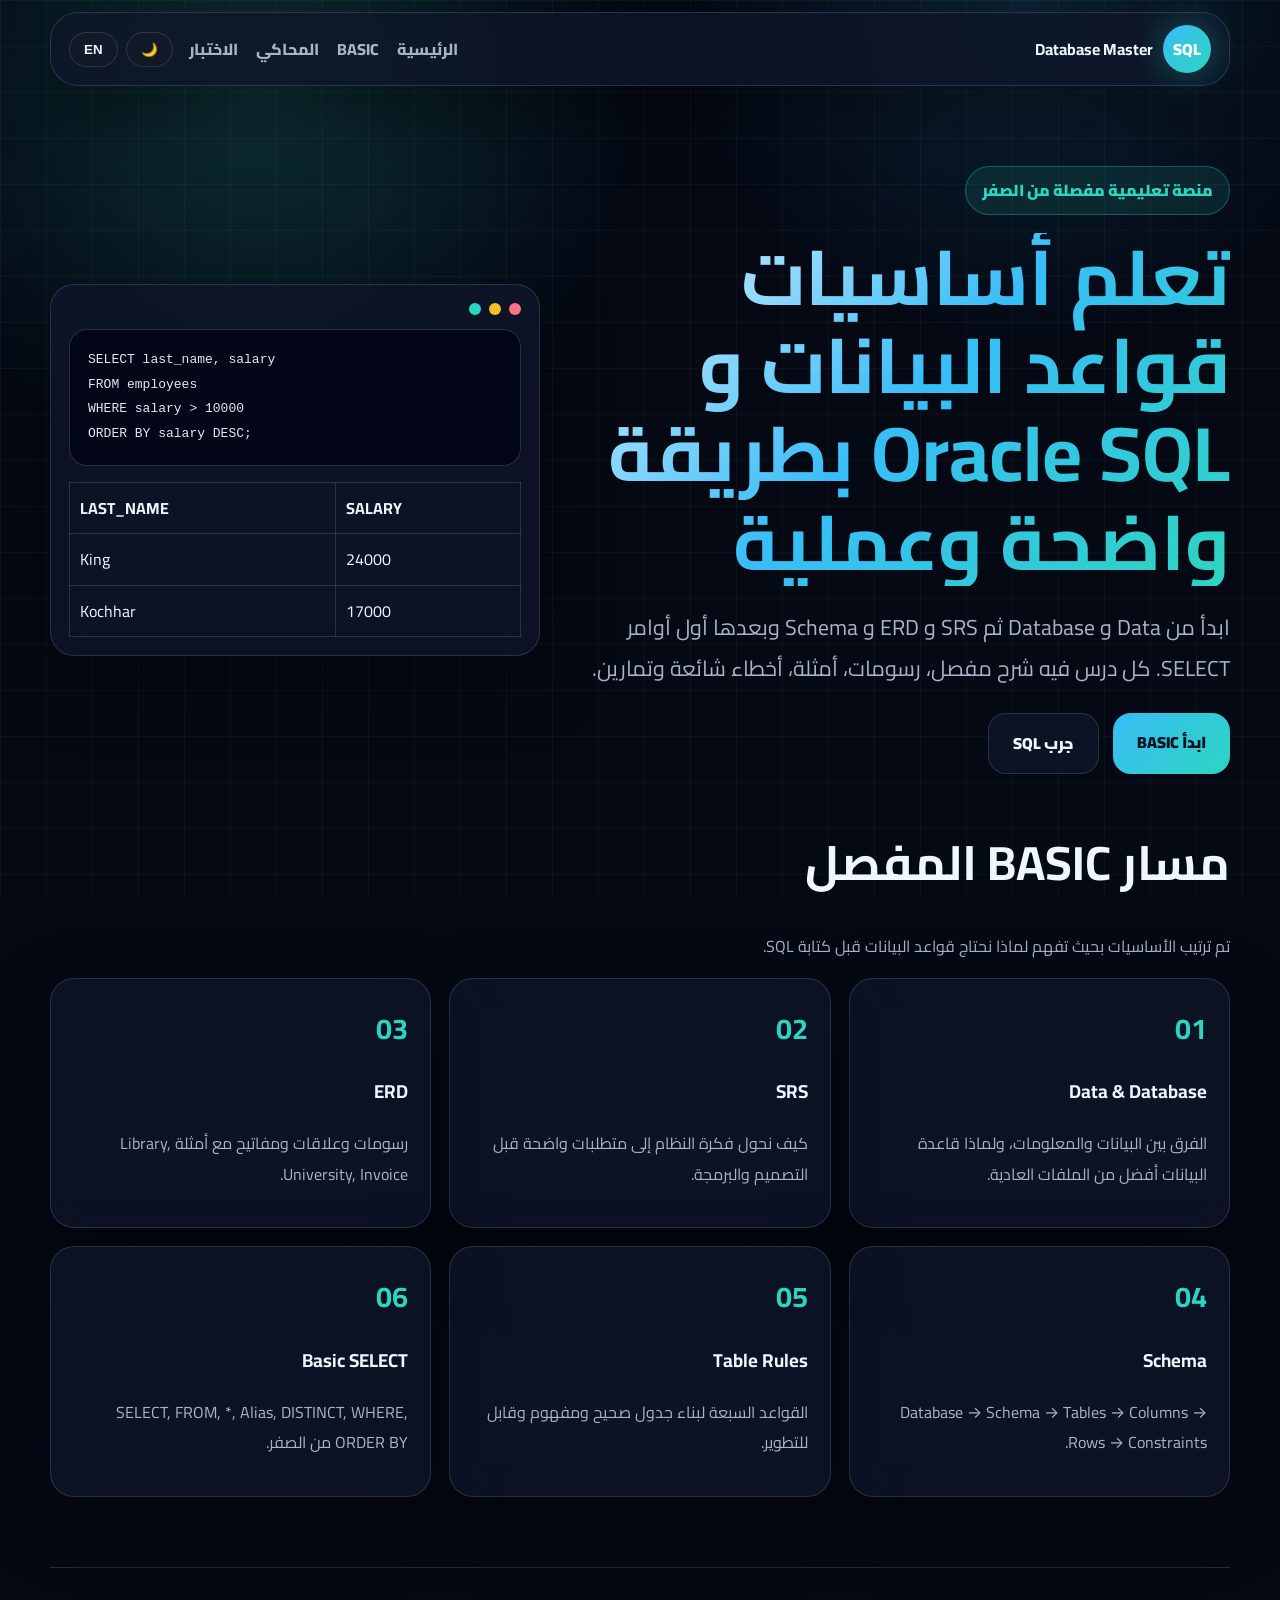
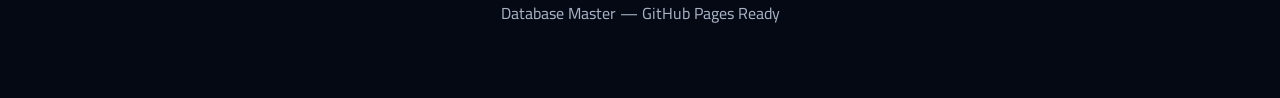
==== commit 18acb5ae: "Add files via upload" ====
--- a/index.html
+++ b/index.html
@@ -1,12 +1,64 @@
-<!DOCTYPE html><html lang="ar" dir="rtl"><head><meta charset="UTF-8"><meta name="viewport" content="width=device-width, initial-scale=1.0"><title>Oracle Future Learn</title><meta name="description" content="Interactive bilingual Oracle SQL learning platform"><link rel="preconnect" href="https://fonts.googleapis.com"><link href="https://fonts.googleapis.com/css2?family=Cairo:wght@300;400;600;700;900&family=Inter:wght@300;400;600;800;900&family=JetBrains+Mono:wght@400;600&display=swap" rel="stylesheet"><link rel="stylesheet" href="style.css"></head><body><header class="topbar"><a class="brand" href="index.html"><span class="brand-orb">SQL</span><span data-i18n="brand">Oracle Future Learn</span></a><button class="nav-toggle" aria-label="menu">☰</button><nav class="nav"><a href="index.html" data-i18n="nav_home">الرئيسية</a><a href="lessons.html" data-i18n="nav_lessons">الدروس</a><a href="oracle-practice.html" data-i18n="nav_practice">العملي</a><a href="playground.html" data-i18n="nav_playground">المحاكي</a><a href="quiz.html" data-i18n="nav_quiz">الاختبار</a></nav><div class="actions"><button id="langToggle" class="chip">EN</button><button id="themeToggle" class="chip">☾</button></div></header><main>
-<section class="hero grid-2">
-  <div class="hero-copy reveal"><p class="eyebrow" data-i18n="eyebrow">منصة تدريب Oracle SQL</p><h1 data-i18n="hero_title">تعلّم SQL بطريقة عصرية وتفاعلية</h1><p class="lead" data-i18n="hero_sub">شرح عربي وإنجليزي، أمثلة عملية، محاكي استعلامات، اختبارات، وتتبع تقدم — جاهز للرفع على GitHub Pages.</p><div class="hero-actions"><a class="btn primary" href="lessons.html" data-i18n="start">ابدأ التعلم</a><a class="btn ghost" href="playground.html" data-i18n="try_sql">جرّب SQL</a></div><div class="stats"><div><b>12+</b><span data-i18n="stat_lessons">درس</span></div><div><b>40+</b><span data-i18n="stat_examples">مثال</span></div><div><b>2</b><span data-i18n="stat_lang">لغتين</span></div></div></div>
-  <div class="terminal-card reveal"><div class="dots"><span></span><span></span><span></span></div><pre><code id="typingSql">SELECT last_name, salary
+<!doctype html>
+<html lang="ar" dir="rtl" data-theme="dark">
+<head>
+  <meta charset="utf-8" />
+  <meta name="viewport" content="width=device-width,initial-scale=1" />
+  <title>Database Master — BASIC Oracle SQL</title>
+  <link rel="preconnect" href="https://fonts.googleapis.com">
+  <link rel="preconnect" href="https://fonts.gstatic.com" crossorigin>
+  <link href="https://fonts.googleapis.com/css2?family=Cairo:wght@400;600;700;800;900&family=Inter:wght@400;600;700;800;900&display=swap" rel="stylesheet">
+  <link rel="stylesheet" href="style.css" />
+</head>
+<body>
+  <div class="bg-grid"></div>
+  <header class="nav">
+    <a class="brand" href="index.html"><span class="logo">SQL</span><b>Database Master</b></a>
+    <button class="menu" aria-label="Menu">☰</button>
+    <nav class="links">
+      <a href="index.html" data-i18n="nav_home">الرئيسية</a>
+      <a href="basic.html" data-i18n="nav_basic">BASIC</a>
+      <a href="playground.html" data-i18n="nav_play">المحاكي</a>
+      <a href="quiz.html" data-i18n="nav_quiz">الاختبار</a>
+    </nav>
+    <div class="actions">
+      <button id="themeBtn" class="pill">🌙</button>
+      <button id="langBtn" class="pill">EN</button>
+    </div>
+  </header>
+  <main>
+    <section class="hero">
+      <div class="hero-content reveal">
+        <span class="tag" data-i18n="hero_tag">منصة تعليمية مفصلة من الصفر</span>
+        <h1 data-i18n="hero_title">تعلم أساسيات قواعد البيانات و Oracle SQL بطريقة واضحة وعملية</h1>
+        <p data-i18n="hero_desc">ابدأ من Data و Database ثم SRS و ERD و Schema وبعدها أول أوامر SELECT. كل درس فيه شرح مفصل، رسومات، أمثلة، أخطاء شائعة وتمارين.</p>
+        <div class="hero-actions">
+          <a class="btn primary" href="basic.html" data-i18n="start_basic">ابدأ BASIC</a>
+          <a class="btn ghost" href="playground.html" data-i18n="try_sql">جرب SQL</a>
+        </div>
+      </div>
+      <div class="hero-card reveal delay">
+        <div class="terminal-head"><span></span><span></span><span></span></div>
+        <pre><code>SELECT last_name, salary
 FROM employees
-WHERE salary > 10000
-ORDER BY salary DESC;</code></pre><div class="result-table"><div>LAST_NAME</div><div>SALARY</div><div>King</div><div>24000</div><div>Kochhar</div><div>17000</div><div>De Haan</div><div>17000</div></div></div>
-</section>
-<section class="section reveal"><div class="section-title"><p data-i18n="features_label">المميزات</p><h2 data-i18n="features_title">تجربة تعليمية وليست صفحة عادية</h2></div><div class="cards four"><article class="card"><span class="icon">🌗</span><h3 data-i18n="f1">Dark / Light</h3><p data-i18n="f1d">الوضع يحفظ تلقائياً في المتصفح.</p></article><article class="card"><span class="icon">🌍</span><h3 data-i18n="f2">AR / EN</h3><p data-i18n="f2d">تبديل فوري بين العربية والإنجليزية.</p></article><article class="card"><span class="icon">💻</span><h3 data-i18n="f3">SQL Playground</h3><p data-i18n="f3d">محاكاة نتائج SELECT و Functions.</p></article><article class="card"><span class="icon">🏆</span><h3 data-i18n="f4">Progress</h3><p data-i18n="f4d">حفظ إنجازك ونتائج الاختبارات.</p></article></div></section>
-<section class="section reveal"><div class="section-title"><p data-i18n="path_label">المسار</p><h2 data-i18n="path_title">من المفاهيم إلى التطبيق</h2></div><div class="timeline"><div><b>01</b><span data-i18n="p1">مقدمة قواعد البيانات</span></div><div><b>02</b><span data-i18n="p2">HR Schema والجداول</span></div><div><b>03</b><span data-i18n="p3">SELECT و WHERE</span></div><div><b>04</b><span data-i18n="p4">Single-row Functions</span></div><div><b>05</b><span data-i18n="p5">Date & Number Functions</span></div><div><b>06</b><span data-i18n="p6">تطبيقات واختبارات</span></div></div></section>
-<section class="section dashboard-preview reveal"><div><p class="eyebrow" data-i18n="dash_label">لوحة تقدم</p><h2 data-i18n="dash_title">تابع تعلمك خطوة بخطوة</h2><p data-i18n="dash_desc">كل درس تكمله يتحفظ، والاختبار يعطيك نتيجة فورية.</p></div><div class="progress-card"><div class="ring"><span id="homeProgress">0%</span></div><button class="btn primary" id="markHome" data-i18n="complete_home">علّم الرئيسية كمكتملة</button></div></section>
-</main><footer class="footer"><div><b>Oracle Future Learn</b><p data-i18n="footer_desc">منصة تعليمية تفاعلية مبنية من ملفات التدريب.</p></div><div class="footer-links"><a href="lessons.html">Lessons</a><a href="oracle-practice.html">Practice</a><a href="playground.html">Playground</a></div></footer><script src="app.js"></script></body></html>+WHERE salary &gt; 10000
+ORDER BY salary DESC;</code></pre>
+        <table class="mini-table"><tr><th>LAST_NAME</th><th>SALARY</th></tr><tr><td>King</td><td>24000</td></tr><tr><td>Kochhar</td><td>17000</td></tr></table>
+      </div>
+    </section>
+    <section class="section reveal">
+      <h2 data-i18n="path_title">مسار BASIC المفصل</h2>
+      <p class="muted" data-i18n="path_desc">تم ترتيب الأساسيات بحيث تفهم لماذا نحتاج قواعد البيانات قبل كتابة SQL.</p>
+      <div class="cards three">
+        <a class="card" href="basic.html#data"><b>01</b><h3>Data & Database</h3><p>الفرق بين البيانات والمعلومات، ولماذا قاعدة البيانات أفضل من الملفات العادية.</p></a>
+        <a class="card" href="basic.html#srs"><b>02</b><h3>SRS</h3><p>كيف نحول فكرة النظام إلى متطلبات واضحة قبل التصميم والبرمجة.</p></a>
+        <a class="card" href="basic.html#erd"><b>03</b><h3>ERD</h3><p>رسومات وعلاقات ومفاتيح مع أمثلة Library, University, Invoice.</p></a>
+        <a class="card" href="basic.html#schema"><b>04</b><h3>Schema</h3><p>Database → Schema → Tables → Columns → Rows → Constraints.</p></a>
+        <a class="card" href="basic.html#table-rules"><b>05</b><h3>Table Rules</h3><p>القواعد السبعة لبناء جدول صحيح ومفهوم وقابل للتطوير.</p></a>
+        <a class="card" href="basic.html#select"><b>06</b><h3>Basic SELECT</h3><p>SELECT, FROM, *, Alias, DISTINCT, WHERE, ORDER BY من الصفر.</p></a>
+      </div>
+    </section>
+  </main>
+  <footer class="footer">Database Master — GitHub Pages Ready</footer>
+  <script src="app.js"></script>
+</body>
+</html>
--- a/style.css
+++ b/style.css
@@ -1,6 +1 @@
-
-:root{--bg:#070a13;--surface:rgba(15,23,42,.78);--surface2:rgba(30,41,59,.78);--text:#eef6ff;--muted:#9fb0ca;--primary:#4f8cff;--accent:#20e3d2;--border:rgba(148,163,184,.22);--shadow:0 30px 80px rgba(0,0,0,.35);--radius:24px}html[data-theme="light"]{--bg:#f7fbff;--surface:rgba(255,255,255,.82);--surface2:rgba(241,245,249,.88);--text:#08111f;--muted:#52606f;--primary:#2563eb;--accent:#0891b2;--border:rgba(15,23,42,.13);--shadow:0 25px 70px rgba(37,99,235,.12)}*{box-sizing:border-box}body{margin:0;background:radial-gradient(circle at 15% 15%,rgba(79,140,255,.22),transparent 30%),radial-gradient(circle at 85% 5%,rgba(32,227,210,.18),transparent 27%),var(--bg);color:var(--text);font-family:Cairo,Inter,sans-serif;line-height:1.7;min-height:100vh}body:before{content:"";position:fixed;inset:0;background-image:linear-gradient(rgba(255,255,255,.03) 1px,transparent 1px),linear-gradient(90deg,rgba(255,255,255,.03) 1px,transparent 1px);background-size:44px 44px;mask-image:linear-gradient(to bottom,#000,transparent);pointer-events:none}.topbar{position:sticky;top:0;z-index:20;display:flex;align-items:center;justify-content:space-between;gap:18px;margin:16px auto;padding:12px 18px;max-width:1180px;border:1px solid var(--border);background:var(--surface);backdrop-filter:blur(18px);border-radius:999px;box-shadow:var(--shadow)}.brand{display:flex;align-items:center;gap:10px;text-decoration:none;color:var(--text);font-weight:900}.brand-orb{display:grid;place-items:center;width:42px;height:42px;border-radius:50%;background:linear-gradient(135deg,var(--primary),var(--accent));color:#fff;font-family:Inter;font-size:13px;box-shadow:0 0 35px rgba(79,140,255,.5)}.nav{display:flex;gap:6px}.nav a,.chip{color:var(--text);text-decoration:none;border:1px solid transparent;background:transparent;border-radius:999px;padding:9px 14px;font-weight:700;cursor:pointer}.nav a:hover,.chip:hover{border-color:var(--border);background:var(--surface2)}.actions{display:flex;gap:8px}.nav-toggle{display:none}.hero,.section,.page-head,.lab-layout,.playground,.quiz-box{max-width:1180px;margin:0 auto;padding:70px 20px}.grid-2{display:grid;grid-template-columns:1.05fr .95fr;gap:36px;align-items:center}.eyebrow{color:var(--accent);font-weight:900;letter-spacing:.05em}.hero h1,.page-head h1{font-size:clamp(2.2rem,6vw,5rem);line-height:1.04;margin:12px 0;background:linear-gradient(135deg,var(--text),var(--accent),var(--primary));-webkit-background-clip:text;color:transparent}.lead,.page-head p,.section-title p{font-size:1.15rem;color:var(--muted);max-width:750px}.btn{display:inline-flex;align-items:center;justify-content:center;text-decoration:none;border:1px solid var(--border);border-radius:16px;padding:13px 20px;font-weight:900;color:var(--text);cursor:pointer}.primary{background:linear-gradient(135deg,var(--primary),var(--accent));color:white;border:0;box-shadow:0 16px 40px rgba(79,140,255,.25)}.ghost{background:var(--surface)}.hero-actions{display:flex;gap:12px;flex-wrap:wrap;margin:28px 0}.stats{display:grid;grid-template-columns:repeat(3,1fr);gap:12px}.stats div,.card,.terminal-card,.progress-card,.lesson-card,.lab-menu,.lab-content,.editor,.output,.quiz-box{border:1px solid var(--border);background:var(--surface);backdrop-filter:blur(18px);border-radius:var(--radius);box-shadow:var(--shadow)}.stats div{padding:16px;text-align:center}.stats b{font-size:1.8rem;color:var(--accent);display:block}.terminal-card{padding:20px;transform:perspective(900px) rotateY(-5deg);position:relative;overflow:hidden}.terminal-card:after{content:"";position:absolute;width:220px;height:220px;background:var(--primary);filter:blur(80px);opacity:.25;left:-70px;bottom:-70px}.dots{display:flex;gap:8px;margin-bottom:16px}.dots span{width:12px;height:12px;border-radius:50%;background:var(--accent);opacity:.75}pre,textarea{font-family:'JetBrains Mono',monospace}.terminal-card pre{direction:ltr;text-align:left;background:#020617;color:#dbeafe;border-radius:16px;padding:18px;overflow:auto}.result-table{display:grid;grid-template-columns:1fr 1fr;gap:1px;background:var(--border);border-radius:16px;overflow:hidden;direction:ltr}.result-table div{padding:10px 12px;background:var(--surface2)}.section-title{text-align:center;margin-bottom:30px}.section-title h2,.dashboard-preview h2{font-size:clamp(1.8rem,4vw,3rem);margin:0}.cards{display:grid;gap:18px}.four{grid-template-columns:repeat(4,1fr)}.card{padding:24px;transition:.25s}.card:hover,.lesson-card:hover{transform:translateY(-8px);border-color:var(--accent)}.icon{font-size:2.3rem}.timeline{display:grid;grid-template-columns:repeat(6,1fr);gap:12px}.timeline div{padding:18px;border:1px solid var(--border);background:var(--surface);border-radius:20px;text-align:center}.timeline b{display:block;color:var(--accent)}.dashboard-preview{display:grid;grid-template-columns:1fr 320px;gap:24px;align-items:center}.progress-card{padding:25px;text-align:center}.ring{width:170px;height:170px;border-radius:50%;display:grid;place-items:center;margin:0 auto 20px;background:conic-gradient(var(--accent) var(--p,0deg),var(--surface2) 0);font-size:2rem;font-weight:900}.lesson-grid{max-width:1180px;margin:0 auto 60px;padding:0 20px;display:grid;grid-template-columns:repeat(3,1fr);gap:18px}.lesson-card{padding:24px}.lesson-card .tag{color:var(--accent);font-weight:900}.lesson-card button{margin-top:12px}.lab-layout{display:grid;grid-template-columns:280px 1fr;gap:20px;padding-top:0}.lab-menu{padding:14px;align-self:start;position:sticky;top:100px}.lab-menu button{width:100%;margin:6px 0;text-align:start}.lab-content{padding:28px}.codebox{position:relative;background:#020617;color:#dbeafe;padding:18px;border-radius:16px;overflow:auto;direction:ltr;text-align:left}.copy-btn{position:absolute;top:10px;inset-inline-end:10px}.note{border-inline-start:4px solid var(--accent);padding:12px 16px;background:var(--surface2);border-radius:12px}.playground{display:grid;grid-template-columns:1.1fr .9fr;gap:20px;padding-top:0}.editor,.output{padding:18px}.editor-bar{display:flex;gap:10px;margin-bottom:12px;flex-wrap:wrap}textarea{width:100%;min-height:300px;border:1px solid var(--border);border-radius:18px;background:#020617;color:#dbeafe;padding:18px;font-size:15px;direction:ltr;text-align:left}.table{width:100%;border-collapse:collapse;overflow:hidden;border-radius:16px}.table th,.table td{border:1px solid var(--border);padding:10px;text-align:start}.table th{color:var(--accent)}.question{padding:18px;border:1px solid var(--border);border-radius:18px;margin:14px 0;background:var(--surface2)}.question label{display:block;margin:8px 0}.footer{max-width:1180px;margin:50px auto 25px;padding:24px 20px;border-top:1px solid var(--border);display:flex;justify-content:space-between;gap:20px;color:var(--muted)}.footer a{color:var(--muted);margin-inline:8px}.reveal{opacity:0;transform:translateY(18px);transition:.7s}.reveal.in{opacity:1;transform:none}@media(max-width:900px){.topbar{border-radius:24px;align-items:flex-start}.nav-toggle{display:block}.nav{display:none;position:absolute;top:74px;left:16px;right:16px;flex-direction:column;background:var(--surface);padding:14px;border:1px solid var(--border);border-radius:22px}.nav.open{display:flex}.grid-2,.dashboard-preview,.lab-layout,.playground{grid-template-columns:1fr}.four,.lesson-grid,.timeline{grid-template-columns:1fr}.terminal-card{transform:none}.footer{flex-direction:column}.lab-menu{position:static}}
-
-/* ===== BASIC detailed course upgrade ===== */
-.basic-hero{position:relative;overflow:hidden}.basic-hero:after{content:"";position:absolute;inset:auto 8% -120px auto;width:360px;height:360px;border-radius:50%;background:linear-gradient(135deg,var(--primary),var(--accent));filter:blur(90px);opacity:.18;z-index:-1}.basic-shell{max-width:1280px;margin:0 auto 80px;padding:0 20px;display:grid;grid-template-columns:340px minmax(0,1fr);gap:22px}.basic-sidebar,.basic-content{border:1px solid var(--border);background:var(--surface);backdrop-filter:blur(18px);border-radius:var(--radius);box-shadow:var(--shadow)}.basic-sidebar{padding:16px;align-self:start;position:sticky;top:105px;max-height:calc(100vh - 130px);overflow:auto}.basic-side-head{display:grid;gap:12px;margin-bottom:10px}.basic-side-head b{font-size:1.1rem}.lesson-search{width:100%;border:1px solid var(--border);background:var(--surface2);color:var(--text);border-radius:16px;padding:12px 14px;font-family:inherit;outline:none}.lesson-search:focus{border-color:var(--accent);box-shadow:0 0 0 4px rgba(32,227,210,.12)}.basic-menu{display:grid;gap:8px}.basic-menu-btn{display:grid;grid-template-columns:38px 1fr;gap:4px 10px;align-items:center;text-align:start;width:100%;border:1px solid transparent;background:transparent;color:var(--text);border-radius:18px;padding:12px;cursor:pointer;font-family:inherit;transition:.2s}.basic-menu-btn span{grid-row:1/3;display:grid;place-items:center;width:38px;height:38px;border-radius:14px;background:var(--surface2)}.basic-menu-btn b{font-size:.98rem}.basic-menu-btn small{color:var(--muted);line-height:1.4}.basic-menu-btn:hover,.basic-menu-btn.active{background:var(--surface2);border-color:var(--accent);transform:translateX(-2px)}html[dir="ltr"] .basic-menu-btn:hover,html[dir="ltr"] .basic-menu-btn.active{transform:translateX(2px)}.basic-content{padding:28px;overflow:hidden}.lesson-open-head{display:flex;gap:18px;align-items:center;margin-bottom:22px}.lesson-open-icon{font-size:2.4rem;width:74px;height:74px;display:grid;place-items:center;border-radius:24px;background:linear-gradient(135deg,rgba(79,140,255,.25),rgba(32,227,210,.18));border:1px solid var(--border)}.lesson-open-head h2{font-size:clamp(1.8rem,4vw,3.2rem);line-height:1.15;margin:.1rem 0}.lesson-open-head p{color:var(--muted);margin:.2rem 0}.visual-card{border:1px solid var(--border);background:linear-gradient(135deg,rgba(255,255,255,.06),rgba(255,255,255,.015));border-radius:26px;padding:22px;margin:20px 0 26px;overflow:auto}.deep-sections{display:grid;gap:14px}.deep-block{position:relative;border:1px solid var(--border);background:var(--surface2);border-radius:22px;padding:20px 20px 20px 74px}.deep-block h3{margin:0 0 8px;font-size:1.25rem;color:var(--accent)}.deep-block p{margin:0;color:var(--text)}.deep-number{position:absolute;top:18px;left:18px;width:40px;height:40px;border-radius:14px;display:grid;place-items:center;background:linear-gradient(135deg,var(--primary),var(--accent));color:#fff;font-family:Inter;font-weight:900}html[dir="rtl"] .deep-block{padding:20px 74px 20px 20px}html[dir="rtl"] .deep-number{left:auto;right:18px}.learning-box,.panel{border:1px solid var(--border);background:var(--surface2);border-radius:24px;padding:20px;margin-top:18px}.learning-box h3,.panel h3{margin-top:0;color:var(--accent)}.codebox pre{margin:0;white-space:pre-wrap}.two-panels{display:grid;grid-template-columns:1fr 1fr;gap:18px}.panel ul,.panel ol{margin:0;padding-inline-start:22px}.panel li{margin:8px 0}.warn{border-color:rgba(251,191,36,.35)}.quizlet{border-color:rgba(32,227,210,.35)}.lesson-actions{display:flex;align-items:center;gap:14px;flex-wrap:wrap;margin-top:20px}.done-badge{font-weight:900;color:var(--accent)}.visual-stack{display:grid;place-items:center;gap:12px;text-align:center}.visual-row{display:flex;gap:12px;flex-wrap:wrap;justify-content:center}.vbox{border:1px solid var(--border);background:var(--surface);border-radius:18px;padding:14px 22px;font-weight:900}.vbox.big{font-size:1.4rem;background:linear-gradient(135deg,rgba(79,140,255,.22),rgba(32,227,210,.16))}.vline{width:3px;height:38px;background:var(--accent);border-radius:99px}.caption{color:var(--muted)}.compare-diagram{display:grid;grid-template-columns:1fr 1fr;gap:18px}.compare-diagram>div{border:1px solid var(--border);background:var(--surface);border-radius:22px;padding:20px}.compare-diagram h4{font-size:1.6rem;margin:0 0 10px;color:var(--accent)}.compare-diagram p{margin:7px 0;padding:8px 12px;background:var(--surface2);border-radius:12px}.flow{display:flex;align-items:center;justify-content:center;gap:10px;flex-wrap:wrap}.flow span{padding:14px 20px;border-radius:18px;border:1px solid var(--border);background:var(--surface);font-weight:900}.flow b{color:var(--accent);font-size:1.4rem}.flow.vertical{flex-direction:column}.erd-svg{width:100%;min-width:680px;color:var(--accent)}.erd-svg .entity rect{fill:rgba(15,23,42,.55);stroke:currentColor;stroke-width:2}.erd-svg text{fill:var(--text);font-family:Cairo,Inter,sans-serif;font-size:20px}.erd-svg .entity text:first-of-type{font-weight:900;fill:var(--accent)}.tree{display:grid;gap:16px}.tree-root{justify-self:center;border:1px solid var(--border);background:linear-gradient(135deg,var(--primary),var(--accent));color:white;border-radius:22px;padding:16px 26px;font-weight:900}.tree-branch{border:1px solid var(--border);background:var(--surface);border-radius:22px;padding:18px}.tree-branch>div{font-weight:900;color:var(--accent);margin-bottom:8px}.tree ul{margin:0;display:grid;grid-template-columns:repeat(4,1fr);gap:8px;padding:0;list-style:none}.tree li{background:var(--surface2);border-radius:14px;padding:10px;text-align:center;font-family:'JetBrains Mono',monospace}.rule-grid{display:grid;grid-template-columns:repeat(4,1fr);gap:12px}.rule-grid span{display:grid;place-items:center;min-height:80px;border:1px solid var(--border);background:var(--surface);border-radius:20px;font-weight:900;text-align:center}.sql-break{direction:ltr;text-align:left;display:grid;grid-template-columns:auto 1fr;gap:10px;align-items:center;max-width:620px;margin:auto}.sql-break span{font-family:'JetBrains Mono',monospace;font-weight:900;font-size:1.3rem;color:white;background:linear-gradient(135deg,var(--primary),var(--accent));border-radius:16px;padding:12px 16px}.sql-break em{color:var(--muted);font-style:normal}
-@media(max-width:980px){.basic-shell{grid-template-columns:1fr}.basic-sidebar{position:static;max-height:none}.two-panels,.compare-diagram{grid-template-columns:1fr}.tree ul,.rule-grid{grid-template-columns:1fr 1fr}.lesson-open-head{align-items:flex-start}.basic-content{padding:18px}}@media(max-width:560px){.lesson-open-head{flex-direction:column}.tree ul,.rule-grid{grid-template-columns:1fr}.deep-block,html[dir="rtl"] .deep-block{padding:70px 16px 16px}.deep-number,html[dir="rtl"] .deep-number{top:16px;right:auto;left:16px}.basic-menu-btn{grid-template-columns:1fr}.basic-menu-btn span{grid-row:auto}}
+:root{--bg:#050914;--surface:rgba(15,23,42,.78);--surface2:#111827;--text:#eef6ff;--muted:#a8b3c7;--line:rgba(148,163,184,.22);--primary:#2dd4bf;--blue:#38bdf8;--violet:#8b5cf6;--danger:#fb7185;--warn:#fbbf24;--shadow:0 25px 70px rgba(0,0,0,.35);--radius:24px}html[data-theme=light]{--bg:#f7fbff;--surface:rgba(255,255,255,.86);--surface2:#ffffff;--text:#0f172a;--muted:#475569;--line:#dbe4ef;--shadow:0 24px 60px rgba(15,23,42,.12)}*{box-sizing:border-box}html{scroll-behavior:smooth}body{margin:0;font-family:Cairo,Inter,sans-serif;background:var(--bg);color:var(--text);line-height:1.9;overflow-x:hidden}.bg-grid{position:fixed;inset:0;pointer-events:none;background:radial-gradient(circle at 20% 10%,rgba(45,212,191,.18),transparent 30%),radial-gradient(circle at 80% 0,rgba(56,189,248,.14),transparent 26%),linear-gradient(rgba(255,255,255,.035) 1px,transparent 1px),linear-gradient(90deg,rgba(255,255,255,.035) 1px,transparent 1px);background-size:auto,auto,46px 46px,46px 46px;z-index:-1}.nav{position:sticky;top:12px;margin:12px auto 0;z-index:20;width:min(1180px,calc(100% - 28px));display:flex;align-items:center;gap:16px;padding:12px 18px;border:1px solid var(--line);border-radius:28px;background:var(--surface);backdrop-filter:blur(20px);box-shadow:var(--shadow)}.brand{display:flex;align-items:center;gap:10px;text-decoration:none;color:var(--text);white-space:nowrap}.logo{width:48px;height:48px;border-radius:50%;display:grid;place-items:center;font-weight:900;background:linear-gradient(135deg,var(--blue),var(--primary));color:white;box-shadow:0 0 35px rgba(45,212,191,.38)}.links{display:flex;gap:18px;margin-inline-start:auto}.links a{color:var(--muted);text-decoration:none;font-weight:800}.links a:hover{color:var(--primary)}.actions{display:flex;gap:8px}.pill,.menu{border:1px solid var(--line);background:var(--surface2);color:var(--text);border-radius:999px;padding:9px 14px;font-weight:900;cursor:pointer}.menu{display:none}.hero{width:min(1180px,calc(100% - 28px));margin:60px auto 30px;display:grid;grid-template-columns:1.15fr .85fr;gap:26px;align-items:center;min-height:72vh}.tag{display:inline-flex;border:1px solid rgba(45,212,191,.32);background:rgba(45,212,191,.11);color:var(--primary);border-radius:999px;padding:8px 16px;font-weight:900}.hero h1,.lesson-hero h1{font-size:clamp(2.2rem,6vw,5.4rem);line-height:1.15;margin:18px 0;background:linear-gradient(135deg,var(--text),var(--blue),var(--primary));-webkit-background-clip:text;color:transparent}.hero p,.lesson-hero p{font-size:clamp(1rem,2vw,1.35rem);color:var(--muted)}.hero-actions{display:flex;gap:14px;flex-wrap:wrap;margin-top:24px}.btn{display:inline-flex;text-decoration:none;border-radius:18px;padding:14px 24px;font-weight:900;border:1px solid var(--line);color:var(--text)}.btn.primary{background:linear-gradient(135deg,var(--blue),var(--primary));color:#04111e;border:0}.btn.ghost{background:var(--surface)}.hero-card,.card,.lesson,.toc,.lesson-hero{border:1px solid var(--line);background:var(--surface);backdrop-filter:blur(18px);border-radius:var(--radius);box-shadow:var(--shadow)}.hero-card{padding:18px;transform:perspective(900px) rotateY(-5deg)}.terminal-head{display:flex;gap:8px;margin-bottom:14px}.terminal-head span{width:12px;height:12px;border-radius:50%;background:var(--danger)}.terminal-head span:nth-child(2){background:var(--warn)}.terminal-head span:nth-child(3){background:var(--primary)}pre{direction:ltr;text-align:left;white-space:pre-wrap}.hero-card pre,.code{background:#020617;color:#e2e8f0;border:1px solid rgba(148,163,184,.25);border-radius:18px;padding:18px;overflow:auto;position:relative}.mini-table{width:100%;border-collapse:collapse;margin-top:16px;direction:ltr}.mini-table th,.mini-table td{border:1px solid rgba(148,163,184,.22);padding:10px;text-align:left}.section{width:min(1180px,calc(100% - 28px));margin:30px auto 70px}.section h2,.lesson h2{font-size:clamp(1.8rem,4vw,3rem);line-height:1.2}.muted{color:var(--muted)}.cards{display:grid;gap:18px}.cards.three{grid-template-columns:repeat(3,1fr)}.cards.two{grid-template-columns:repeat(2,1fr)}.card{padding:22px;text-decoration:none;color:var(--text);transition:.25s}.card:hover{transform:translateY(-7px);border-color:rgba(45,212,191,.45)}.card b{font-size:1.8rem;color:var(--primary)}.card p{color:var(--muted)}.layout{width:min(1260px,calc(100% - 28px));margin:36px auto;display:grid;grid-template-columns:300px 1fr;gap:22px;align-items:start}.toc{position:sticky;top:98px;padding:18px;max-height:calc(100vh - 120px);overflow:auto}.toc a{display:block;padding:10px 12px;margin:5px 0;border-radius:12px;text-decoration:none;color:var(--muted);font-weight:800}.toc a:hover{background:rgba(45,212,191,.1);color:var(--primary)}.search{width:100%;margin:12px 0;padding:12px 14px;border-radius:14px;border:1px solid var(--line);background:var(--surface2);color:var(--text);font-family:inherit}.lesson-hero,.lesson{padding:clamp(20px,4vw,42px);margin-bottom:22px}.lesson h3{font-size:1.45rem;color:var(--blue);margin-top:26px}.explain-grid{display:grid;grid-template-columns:1fr 1fr;gap:16px}.info-box,.tip,.mistake,.example{padding:18px;border-radius:18px;border:1px solid var(--line);background:rgba(56,189,248,.08);margin:16px 0}.mistake{background:rgba(251,113,133,.1)}.tip{background:rgba(45,212,191,.1)}.diagram.flow{display:flex;align-items:center;justify-content:center;gap:14px;flex-wrap:wrap;margin:24px 0}.diagram.flow div{min-width:140px;text-align:center;border:1px solid rgba(45,212,191,.35);border-radius:18px;padding:16px;background:rgba(45,212,191,.08)}.diagram.flow span{font-weight:900;color:var(--primary);font-size:1.6rem}.compare{width:100%;border-collapse:collapse;margin:18px 0;overflow:hidden;border-radius:16px}.compare th,.compare td{border:1px solid var(--line);padding:13px;vertical-align:top}.compare th{background:rgba(56,189,248,.12)}.accordion button{width:100%;text-align:inherit;border:1px solid var(--line);background:var(--surface2);color:var(--text);padding:16px;border-radius:14px;margin-top:10px;font-weight:900;font-family:inherit;cursor:pointer}.accordion div{display:none;padding:0 16px;border-inline:1px solid var(--line);border-bottom:1px solid var(--line);border-radius:0 0 14px 14px}.accordion .open+div{display:block}.erd-demo,.erd-wide{display:flex;align-items:center;justify-content:center;gap:16px;flex-wrap:wrap;margin:24px 0;padding:18px;border:1px dashed rgba(45,212,191,.35);border-radius:22px;background:rgba(45,212,191,.05)}.entity{min-width:190px;background:linear-gradient(180deg,rgba(56,189,248,.16),rgba(45,212,191,.08));border:1px solid rgba(56,189,248,.35);border-radius:18px;overflow:hidden}.entity b{display:block;background:rgba(56,189,248,.18);padding:12px;text-align:center}.entity span{display:block;padding:8px 12px;border-top:1px solid rgba(148,163,184,.18);font-family:Inter,monospace;direction:ltr;text-align:left}.rel{font-weight:900;color:var(--primary);text-align:center}.relationship-gallery{display:grid;grid-template-columns:repeat(3,1fr);gap:16px}.relationship-gallery>div{border:1px solid var(--line);background:rgba(255,255,255,.03);border-radius:18px;padding:16px}.mini-erd{display:flex;align-items:center;justify-content:center;gap:10px;margin:12px 0;direction:ltr}.mini-erd span{border:1px solid rgba(56,189,248,.35);border-radius:12px;padding:8px;background:rgba(56,189,248,.08)}.mini-erd em{color:var(--primary);font-style:normal;font-weight:900}.tree{direction:ltr;text-align:left;border:1px solid var(--line);border-radius:18px;padding:20px;background:rgba(139,92,246,.08);font-family:Inter,monospace}.rules{display:grid;grid-template-columns:repeat(2,1fr);gap:16px}.rules>div{border:1px solid var(--line);border-radius:18px;padding:18px;background:rgba(255,255,255,.035)}.rules b{width:42px;height:42px;border-radius:50%;display:grid;place-items:center;background:linear-gradient(135deg,var(--blue),var(--primary));color:#04111e}.copy{position:absolute;top:10px;right:10px;border:0;border-radius:999px;padding:7px 12px;background:var(--primary);color:#04111e;font-weight:900;cursor:pointer}.rich-list li{margin:8px 0}.schema-cards{display:grid;grid-template-columns:repeat(2,1fr);gap:16px}.wide{max-width:650px}.footer{width:min(1180px,calc(100% - 28px));margin:40px auto;padding:30px;text-align:center;color:var(--muted);border-top:1px solid var(--line)}.reveal{opacity:0;transform:translateY(18px);transition:.7s}.reveal.show{opacity:1;transform:none}.delay{transition-delay:.15s}.hidden{display:none!important}.playbox textarea{width:100%;min-height:190px;border-radius:18px;border:1px solid var(--line);background:#020617;color:#e2e8f0;padding:18px;direction:ltr;text-align:left;font:600 15px/1.8 Inter,monospace}.quiz-option{display:block;width:100%;text-align:inherit;border:1px solid var(--line);background:var(--surface2);color:var(--text);padding:14px;border-radius:14px;margin:10px 0;font-family:inherit;cursor:pointer}.quiz-option.correct{border-color:var(--primary);background:rgba(45,212,191,.16)}.quiz-option.wrong{border-color:var(--danger);background:rgba(251,113,133,.15)}@media(max-width:900px){.nav{top:0;margin:0;width:100%;border-radius:0 0 24px 24px}.menu{display:block}.links{position:absolute;top:78px;left:14px;right:14px;display:none;flex-direction:column;background:var(--surface);border:1px solid var(--line);border-radius:18px;padding:14px}.links.open{display:flex}.brand b{font-size:.95rem}.logo{width:42px;height:42px}.hero{grid-template-columns:1fr;margin-top:30px;min-height:auto}.hero h1{font-size:2.45rem}.cards.three,.cards.two,.explain-grid,.relationship-gallery,.rules,.schema-cards{grid-template-columns:1fr}.layout{grid-template-columns:1fr}.toc{position:relative;top:0;max-height:none}.erd-wide{flex-direction:column}.hero-card{transform:none}.actions{margin-inline-start:auto}}@media(max-width:520px){body{line-height:1.85}.hero,.section,.layout,.footer{width:calc(100% - 20px)}.lesson,.lesson-hero{padding:18px}.nav{gap:8px}.pill,.menu{padding:8px 11px}.hero-actions .btn{width:100%;justify-content:center}.hero h1,.lesson-hero h1{font-size:2rem}.section h2,.lesson h2{font-size:1.7rem}.entity{min-width:100%;}.diagram.flow div{width:100%}.diagram.flow span{transform:rotate(90deg)}}
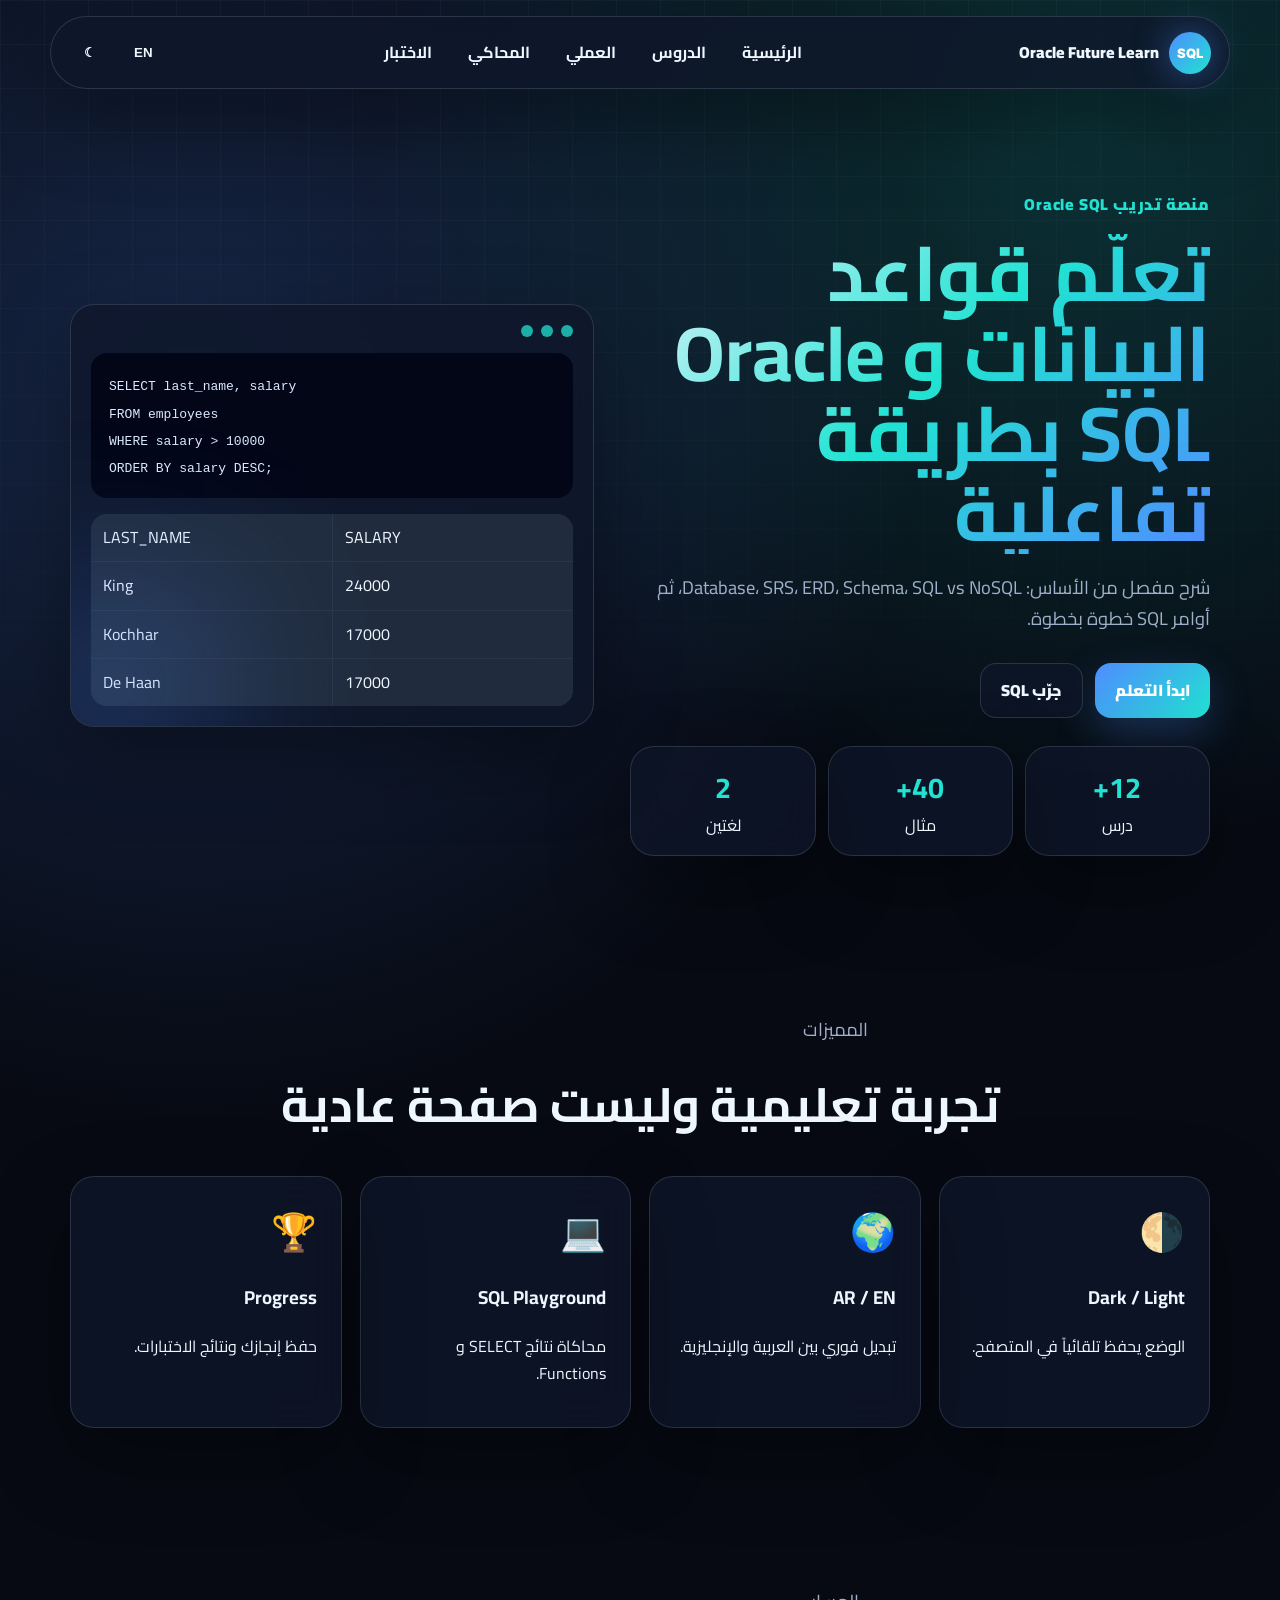
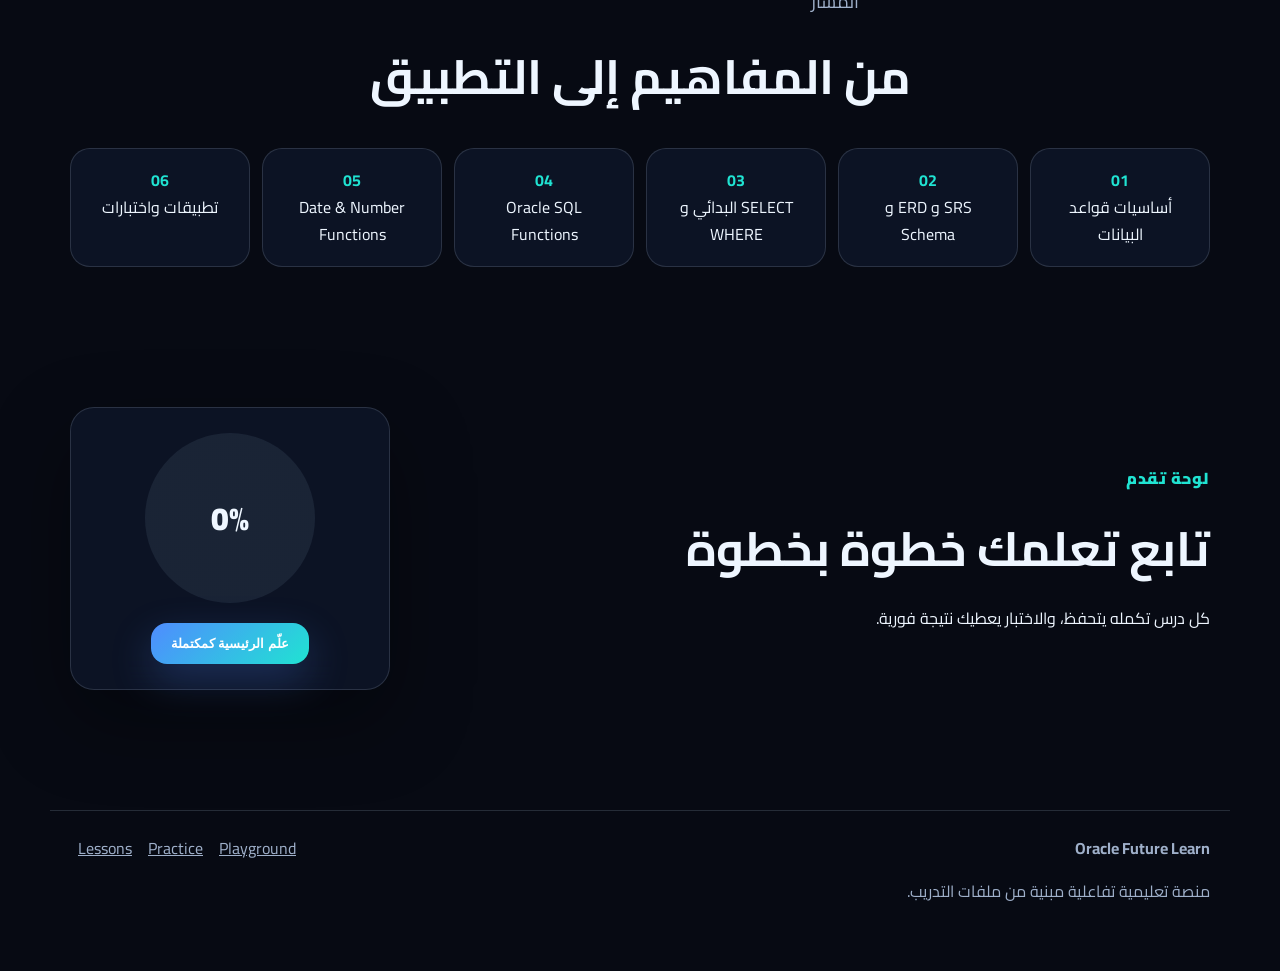
==== commit f1162f6c: "Add files via upload" ====
--- a/index.html
+++ b/index.html
@@ -1,64 +1,12 @@
-<!doctype html>
-<html lang="ar" dir="rtl" data-theme="dark">
-<head>
-  <meta charset="utf-8" />
-  <meta name="viewport" content="width=device-width,initial-scale=1" />
-  <title>Database Master — BASIC Oracle SQL</title>
-  <link rel="preconnect" href="https://fonts.googleapis.com">
-  <link rel="preconnect" href="https://fonts.gstatic.com" crossorigin>
-  <link href="https://fonts.googleapis.com/css2?family=Cairo:wght@400;600;700;800;900&family=Inter:wght@400;600;700;800;900&display=swap" rel="stylesheet">
-  <link rel="stylesheet" href="style.css" />
-</head>
-<body>
-  <div class="bg-grid"></div>
-  <header class="nav">
-    <a class="brand" href="index.html"><span class="logo">SQL</span><b>Database Master</b></a>
-    <button class="menu" aria-label="Menu">☰</button>
-    <nav class="links">
-      <a href="index.html" data-i18n="nav_home">الرئيسية</a>
-      <a href="basic.html" data-i18n="nav_basic">BASIC</a>
-      <a href="playground.html" data-i18n="nav_play">المحاكي</a>
-      <a href="quiz.html" data-i18n="nav_quiz">الاختبار</a>
-    </nav>
-    <div class="actions">
-      <button id="themeBtn" class="pill">🌙</button>
-      <button id="langBtn" class="pill">EN</button>
-    </div>
-  </header>
-  <main>
-    <section class="hero">
-      <div class="hero-content reveal">
-        <span class="tag" data-i18n="hero_tag">منصة تعليمية مفصلة من الصفر</span>
-        <h1 data-i18n="hero_title">تعلم أساسيات قواعد البيانات و Oracle SQL بطريقة واضحة وعملية</h1>
-        <p data-i18n="hero_desc">ابدأ من Data و Database ثم SRS و ERD و Schema وبعدها أول أوامر SELECT. كل درس فيه شرح مفصل، رسومات، أمثلة، أخطاء شائعة وتمارين.</p>
-        <div class="hero-actions">
-          <a class="btn primary" href="basic.html" data-i18n="start_basic">ابدأ BASIC</a>
-          <a class="btn ghost" href="playground.html" data-i18n="try_sql">جرب SQL</a>
-        </div>
-      </div>
-      <div class="hero-card reveal delay">
-        <div class="terminal-head"><span></span><span></span><span></span></div>
-        <pre><code>SELECT last_name, salary
+<!DOCTYPE html><html lang="ar" dir="rtl"><head><meta charset="UTF-8"><meta name="viewport" content="width=device-width, initial-scale=1.0"><title>Oracle Future Learn</title><meta name="description" content="Interactive bilingual Oracle SQL learning platform"><link rel="preconnect" href="https://fonts.googleapis.com"><link href="https://fonts.googleapis.com/css2?family=Cairo:wght@300;400;600;700;900&family=Inter:wght@300;400;600;800;900&family=JetBrains+Mono:wght@400;600&display=swap" rel="stylesheet"><link rel="stylesheet" href="style.css"></head><body><header class="topbar"><a class="brand" href="index.html"><span class="brand-orb">SQL</span><span data-i18n="brand">Oracle Future Learn</span></a><button class="nav-toggle" aria-label="menu">☰</button><nav class="nav"><a href="index.html" data-i18n="nav_home">الرئيسية</a><a href="lessons.html" data-i18n="nav_lessons">الدروس</a><a href="oracle-practice.html" data-i18n="nav_practice">العملي</a><a href="playground.html" data-i18n="nav_playground">المحاكي</a><a href="quiz.html" data-i18n="nav_quiz">الاختبار</a></nav><div class="actions"><button id="langToggle" class="chip">EN</button><button id="themeToggle" class="chip">☾</button></div></header><main>
+<section class="hero grid-2">
+  <div class="hero-copy reveal"><p class="eyebrow" data-i18n="eyebrow">منصة تدريب Oracle SQL</p><h1 data-i18n="hero_title">تعلّم قواعد البيانات و Oracle SQL بطريقة تفاعلية</h1><p class="lead" data-i18n="hero_sub">شرح مفصل من الأساس: Database، SRS، ERD، Schema، SQL vs NoSQL، ثم أوامر SQL خطوة بخطوة.</p><div class="hero-actions"><a class="btn primary" href="lessons.html" data-i18n="start">ابدأ التعلم</a><a class="btn ghost" href="playground.html" data-i18n="try_sql">جرّب SQL</a></div><div class="stats"><div><b>12+</b><span data-i18n="stat_lessons">درس</span></div><div><b>40+</b><span data-i18n="stat_examples">مثال</span></div><div><b>2</b><span data-i18n="stat_lang">لغتين</span></div></div></div>
+  <div class="terminal-card reveal"><div class="dots"><span></span><span></span><span></span></div><pre><code id="typingSql">SELECT last_name, salary
 FROM employees
-WHERE salary &gt; 10000
-ORDER BY salary DESC;</code></pre>
-        <table class="mini-table"><tr><th>LAST_NAME</th><th>SALARY</th></tr><tr><td>King</td><td>24000</td></tr><tr><td>Kochhar</td><td>17000</td></tr></table>
-      </div>
-    </section>
-    <section class="section reveal">
-      <h2 data-i18n="path_title">مسار BASIC المفصل</h2>
-      <p class="muted" data-i18n="path_desc">تم ترتيب الأساسيات بحيث تفهم لماذا نحتاج قواعد البيانات قبل كتابة SQL.</p>
-      <div class="cards three">
-        <a class="card" href="basic.html#data"><b>01</b><h3>Data & Database</h3><p>الفرق بين البيانات والمعلومات، ولماذا قاعدة البيانات أفضل من الملفات العادية.</p></a>
-        <a class="card" href="basic.html#srs"><b>02</b><h3>SRS</h3><p>كيف نحول فكرة النظام إلى متطلبات واضحة قبل التصميم والبرمجة.</p></a>
-        <a class="card" href="basic.html#erd"><b>03</b><h3>ERD</h3><p>رسومات وعلاقات ومفاتيح مع أمثلة Library, University, Invoice.</p></a>
-        <a class="card" href="basic.html#schema"><b>04</b><h3>Schema</h3><p>Database → Schema → Tables → Columns → Rows → Constraints.</p></a>
-        <a class="card" href="basic.html#table-rules"><b>05</b><h3>Table Rules</h3><p>القواعد السبعة لبناء جدول صحيح ومفهوم وقابل للتطوير.</p></a>
-        <a class="card" href="basic.html#select"><b>06</b><h3>Basic SELECT</h3><p>SELECT, FROM, *, Alias, DISTINCT, WHERE, ORDER BY من الصفر.</p></a>
-      </div>
-    </section>
-  </main>
-  <footer class="footer">Database Master — GitHub Pages Ready</footer>
-  <script src="app.js"></script>
-</body>
-</html>
+WHERE salary > 10000
+ORDER BY salary DESC;</code></pre><div class="result-table"><div>LAST_NAME</div><div>SALARY</div><div>King</div><div>24000</div><div>Kochhar</div><div>17000</div><div>De Haan</div><div>17000</div></div></div>
+</section>
+<section class="section reveal"><div class="section-title"><p data-i18n="features_label">المميزات</p><h2 data-i18n="features_title">تجربة تعليمية وليست صفحة عادية</h2></div><div class="cards four"><article class="card"><span class="icon">🌗</span><h3 data-i18n="f1">Dark / Light</h3><p data-i18n="f1d">الوضع يحفظ تلقائياً في المتصفح.</p></article><article class="card"><span class="icon">🌍</span><h3 data-i18n="f2">AR / EN</h3><p data-i18n="f2d">تبديل فوري بين العربية والإنجليزية.</p></article><article class="card"><span class="icon">💻</span><h3 data-i18n="f3">SQL Playground</h3><p data-i18n="f3d">محاكاة نتائج SELECT و Functions.</p></article><article class="card"><span class="icon">🏆</span><h3 data-i18n="f4">Progress</h3><p data-i18n="f4d">حفظ إنجازك ونتائج الاختبارات.</p></article></div></section>
+<section class="section reveal"><div class="section-title"><p data-i18n="path_label">المسار</p><h2 data-i18n="path_title">من المفاهيم إلى التطبيق</h2></div><div class="timeline"><div><b>01</b><span data-i18n="p1">أساسيات قواعد البيانات</span></div><div><b>02</b><span data-i18n="p2">SRS و ERD و Schema</span></div><div><b>03</b><span data-i18n="p3">SELECT البدائي و WHERE</span></div><div><b>04</b><span data-i18n="p4">Oracle SQL Functions</span></div><div><b>05</b><span data-i18n="p5">Date & Number Functions</span></div><div><b>06</b><span data-i18n="p6">تطبيقات واختبارات</span></div></div></section>
+<section class="section dashboard-preview reveal"><div><p class="eyebrow" data-i18n="dash_label">لوحة تقدم</p><h2 data-i18n="dash_title">تابع تعلمك خطوة بخطوة</h2><p data-i18n="dash_desc">كل درس تكمله يتحفظ، والاختبار يعطيك نتيجة فورية.</p></div><div class="progress-card"><div class="ring"><span id="homeProgress">0%</span></div><button class="btn primary" id="markHome" data-i18n="complete_home">علّم الرئيسية كمكتملة</button></div></section>
+</main><footer class="footer"><div><b>Oracle Future Learn</b><p data-i18n="footer_desc">منصة تعليمية تفاعلية مبنية من ملفات التدريب.</p></div><div class="footer-links"><a href="lessons.html">Lessons</a><a href="oracle-practice.html">Practice</a><a href="playground.html">Playground</a></div></footer><script src="app.js"></script></body></html>
--- a/style.css
+++ b/style.css
@@ -1 +1,3 @@
-:root{--bg:#050914;--surface:rgba(15,23,42,.78);--surface2:#111827;--text:#eef6ff;--muted:#a8b3c7;--line:rgba(148,163,184,.22);--primary:#2dd4bf;--blue:#38bdf8;--violet:#8b5cf6;--danger:#fb7185;--warn:#fbbf24;--shadow:0 25px 70px rgba(0,0,0,.35);--radius:24px}html[data-theme=light]{--bg:#f7fbff;--surface:rgba(255,255,255,.86);--surface2:#ffffff;--text:#0f172a;--muted:#475569;--line:#dbe4ef;--shadow:0 24px 60px rgba(15,23,42,.12)}*{box-sizing:border-box}html{scroll-behavior:smooth}body{margin:0;font-family:Cairo,Inter,sans-serif;background:var(--bg);color:var(--text);line-height:1.9;overflow-x:hidden}.bg-grid{position:fixed;inset:0;pointer-events:none;background:radial-gradient(circle at 20% 10%,rgba(45,212,191,.18),transparent 30%),radial-gradient(circle at 80% 0,rgba(56,189,248,.14),transparent 26%),linear-gradient(rgba(255,255,255,.035) 1px,transparent 1px),linear-gradient(90deg,rgba(255,255,255,.035) 1px,transparent 1px);background-size:auto,auto,46px 46px,46px 46px;z-index:-1}.nav{position:sticky;top:12px;margin:12px auto 0;z-index:20;width:min(1180px,calc(100% - 28px));display:flex;align-items:center;gap:16px;padding:12px 18px;border:1px solid var(--line);border-radius:28px;background:var(--surface);backdrop-filter:blur(20px);box-shadow:var(--shadow)}.brand{display:flex;align-items:center;gap:10px;text-decoration:none;color:var(--text);white-space:nowrap}.logo{width:48px;height:48px;border-radius:50%;display:grid;place-items:center;font-weight:900;background:linear-gradient(135deg,var(--blue),var(--primary));color:white;box-shadow:0 0 35px rgba(45,212,191,.38)}.links{display:flex;gap:18px;margin-inline-start:auto}.links a{color:var(--muted);text-decoration:none;font-weight:800}.links a:hover{color:var(--primary)}.actions{display:flex;gap:8px}.pill,.menu{border:1px solid var(--line);background:var(--surface2);color:var(--text);border-radius:999px;padding:9px 14px;font-weight:900;cursor:pointer}.menu{display:none}.hero{width:min(1180px,calc(100% - 28px));margin:60px auto 30px;display:grid;grid-template-columns:1.15fr .85fr;gap:26px;align-items:center;min-height:72vh}.tag{display:inline-flex;border:1px solid rgba(45,212,191,.32);background:rgba(45,212,191,.11);color:var(--primary);border-radius:999px;padding:8px 16px;font-weight:900}.hero h1,.lesson-hero h1{font-size:clamp(2.2rem,6vw,5.4rem);line-height:1.15;margin:18px 0;background:linear-gradient(135deg,var(--text),var(--blue),var(--primary));-webkit-background-clip:text;color:transparent}.hero p,.lesson-hero p{font-size:clamp(1rem,2vw,1.35rem);color:var(--muted)}.hero-actions{display:flex;gap:14px;flex-wrap:wrap;margin-top:24px}.btn{display:inline-flex;text-decoration:none;border-radius:18px;padding:14px 24px;font-weight:900;border:1px solid var(--line);color:var(--text)}.btn.primary{background:linear-gradient(135deg,var(--blue),var(--primary));color:#04111e;border:0}.btn.ghost{background:var(--surface)}.hero-card,.card,.lesson,.toc,.lesson-hero{border:1px solid var(--line);background:var(--surface);backdrop-filter:blur(18px);border-radius:var(--radius);box-shadow:var(--shadow)}.hero-card{padding:18px;transform:perspective(900px) rotateY(-5deg)}.terminal-head{display:flex;gap:8px;margin-bottom:14px}.terminal-head span{width:12px;height:12px;border-radius:50%;background:var(--danger)}.terminal-head span:nth-child(2){background:var(--warn)}.terminal-head span:nth-child(3){background:var(--primary)}pre{direction:ltr;text-align:left;white-space:pre-wrap}.hero-card pre,.code{background:#020617;color:#e2e8f0;border:1px solid rgba(148,163,184,.25);border-radius:18px;padding:18px;overflow:auto;position:relative}.mini-table{width:100%;border-collapse:collapse;margin-top:16px;direction:ltr}.mini-table th,.mini-table td{border:1px solid rgba(148,163,184,.22);padding:10px;text-align:left}.section{width:min(1180px,calc(100% - 28px));margin:30px auto 70px}.section h2,.lesson h2{font-size:clamp(1.8rem,4vw,3rem);line-height:1.2}.muted{color:var(--muted)}.cards{display:grid;gap:18px}.cards.three{grid-template-columns:repeat(3,1fr)}.cards.two{grid-template-columns:repeat(2,1fr)}.card{padding:22px;text-decoration:none;color:var(--text);transition:.25s}.card:hover{transform:translateY(-7px);border-color:rgba(45,212,191,.45)}.card b{font-size:1.8rem;color:var(--primary)}.card p{color:var(--muted)}.layout{width:min(1260px,calc(100% - 28px));margin:36px auto;display:grid;grid-template-columns:300px 1fr;gap:22px;align-items:start}.toc{position:sticky;top:98px;padding:18px;max-height:calc(100vh - 120px);overflow:auto}.toc a{display:block;padding:10px 12px;margin:5px 0;border-radius:12px;text-decoration:none;color:var(--muted);font-weight:800}.toc a:hover{background:rgba(45,212,191,.1);color:var(--primary)}.search{width:100%;margin:12px 0;padding:12px 14px;border-radius:14px;border:1px solid var(--line);background:var(--surface2);color:var(--text);font-family:inherit}.lesson-hero,.lesson{padding:clamp(20px,4vw,42px);margin-bottom:22px}.lesson h3{font-size:1.45rem;color:var(--blue);margin-top:26px}.explain-grid{display:grid;grid-template-columns:1fr 1fr;gap:16px}.info-box,.tip,.mistake,.example{padding:18px;border-radius:18px;border:1px solid var(--line);background:rgba(56,189,248,.08);margin:16px 0}.mistake{background:rgba(251,113,133,.1)}.tip{background:rgba(45,212,191,.1)}.diagram.flow{display:flex;align-items:center;justify-content:center;gap:14px;flex-wrap:wrap;margin:24px 0}.diagram.flow div{min-width:140px;text-align:center;border:1px solid rgba(45,212,191,.35);border-radius:18px;padding:16px;background:rgba(45,212,191,.08)}.diagram.flow span{font-weight:900;color:var(--primary);font-size:1.6rem}.compare{width:100%;border-collapse:collapse;margin:18px 0;overflow:hidden;border-radius:16px}.compare th,.compare td{border:1px solid var(--line);padding:13px;vertical-align:top}.compare th{background:rgba(56,189,248,.12)}.accordion button{width:100%;text-align:inherit;border:1px solid var(--line);background:var(--surface2);color:var(--text);padding:16px;border-radius:14px;margin-top:10px;font-weight:900;font-family:inherit;cursor:pointer}.accordion div{display:none;padding:0 16px;border-inline:1px solid var(--line);border-bottom:1px solid var(--line);border-radius:0 0 14px 14px}.accordion .open+div{display:block}.erd-demo,.erd-wide{display:flex;align-items:center;justify-content:center;gap:16px;flex-wrap:wrap;margin:24px 0;padding:18px;border:1px dashed rgba(45,212,191,.35);border-radius:22px;background:rgba(45,212,191,.05)}.entity{min-width:190px;background:linear-gradient(180deg,rgba(56,189,248,.16),rgba(45,212,191,.08));border:1px solid rgba(56,189,248,.35);border-radius:18px;overflow:hidden}.entity b{display:block;background:rgba(56,189,248,.18);padding:12px;text-align:center}.entity span{display:block;padding:8px 12px;border-top:1px solid rgba(148,163,184,.18);font-family:Inter,monospace;direction:ltr;text-align:left}.rel{font-weight:900;color:var(--primary);text-align:center}.relationship-gallery{display:grid;grid-template-columns:repeat(3,1fr);gap:16px}.relationship-gallery>div{border:1px solid var(--line);background:rgba(255,255,255,.03);border-radius:18px;padding:16px}.mini-erd{display:flex;align-items:center;justify-content:center;gap:10px;margin:12px 0;direction:ltr}.mini-erd span{border:1px solid rgba(56,189,248,.35);border-radius:12px;padding:8px;background:rgba(56,189,248,.08)}.mini-erd em{color:var(--primary);font-style:normal;font-weight:900}.tree{direction:ltr;text-align:left;border:1px solid var(--line);border-radius:18px;padding:20px;background:rgba(139,92,246,.08);font-family:Inter,monospace}.rules{display:grid;grid-template-columns:repeat(2,1fr);gap:16px}.rules>div{border:1px solid var(--line);border-radius:18px;padding:18px;background:rgba(255,255,255,.035)}.rules b{width:42px;height:42px;border-radius:50%;display:grid;place-items:center;background:linear-gradient(135deg,var(--blue),var(--primary));color:#04111e}.copy{position:absolute;top:10px;right:10px;border:0;border-radius:999px;padding:7px 12px;background:var(--primary);color:#04111e;font-weight:900;cursor:pointer}.rich-list li{margin:8px 0}.schema-cards{display:grid;grid-template-columns:repeat(2,1fr);gap:16px}.wide{max-width:650px}.footer{width:min(1180px,calc(100% - 28px));margin:40px auto;padding:30px;text-align:center;color:var(--muted);border-top:1px solid var(--line)}.reveal{opacity:0;transform:translateY(18px);transition:.7s}.reveal.show{opacity:1;transform:none}.delay{transition-delay:.15s}.hidden{display:none!important}.playbox textarea{width:100%;min-height:190px;border-radius:18px;border:1px solid var(--line);background:#020617;color:#e2e8f0;padding:18px;direction:ltr;text-align:left;font:600 15px/1.8 Inter,monospace}.quiz-option{display:block;width:100%;text-align:inherit;border:1px solid var(--line);background:var(--surface2);color:var(--text);padding:14px;border-radius:14px;margin:10px 0;font-family:inherit;cursor:pointer}.quiz-option.correct{border-color:var(--primary);background:rgba(45,212,191,.16)}.quiz-option.wrong{border-color:var(--danger);background:rgba(251,113,133,.15)}@media(max-width:900px){.nav{top:0;margin:0;width:100%;border-radius:0 0 24px 24px}.menu{display:block}.links{position:absolute;top:78px;left:14px;right:14px;display:none;flex-direction:column;background:var(--surface);border:1px solid var(--line);border-radius:18px;padding:14px}.links.open{display:flex}.brand b{font-size:.95rem}.logo{width:42px;height:42px}.hero{grid-template-columns:1fr;margin-top:30px;min-height:auto}.hero h1{font-size:2.45rem}.cards.three,.cards.two,.explain-grid,.relationship-gallery,.rules,.schema-cards{grid-template-columns:1fr}.layout{grid-template-columns:1fr}.toc{position:relative;top:0;max-height:none}.erd-wide{flex-direction:column}.hero-card{transform:none}.actions{margin-inline-start:auto}}@media(max-width:520px){body{line-height:1.85}.hero,.section,.layout,.footer{width:calc(100% - 20px)}.lesson,.lesson-hero{padding:18px}.nav{gap:8px}.pill,.menu{padding:8px 11px}.hero-actions .btn{width:100%;justify-content:center}.hero h1,.lesson-hero h1{font-size:2rem}.section h2,.lesson h2{font-size:1.7rem}.entity{min-width:100%;}.diagram.flow div{width:100%}.diagram.flow span{transform:rotate(90deg)}}
+
+:root{--bg:#070a13;--surface:rgba(15,23,42,.78);--surface2:rgba(30,41,59,.78);--text:#eef6ff;--muted:#9fb0ca;--primary:#4f8cff;--accent:#20e3d2;--border:rgba(148,163,184,.22);--shadow:0 30px 80px rgba(0,0,0,.35);--radius:24px}html[data-theme="light"]{--bg:#f7fbff;--surface:rgba(255,255,255,.82);--surface2:rgba(241,245,249,.88);--text:#08111f;--muted:#52606f;--primary:#2563eb;--accent:#0891b2;--border:rgba(15,23,42,.13);--shadow:0 25px 70px rgba(37,99,235,.12)}*{box-sizing:border-box}body{margin:0;background:radial-gradient(circle at 15% 15%,rgba(79,140,255,.22),transparent 30%),radial-gradient(circle at 85% 5%,rgba(32,227,210,.18),transparent 27%),var(--bg);color:var(--text);font-family:Cairo,Inter,sans-serif;line-height:1.7;min-height:100vh}body:before{content:"";position:fixed;inset:0;background-image:linear-gradient(rgba(255,255,255,.03) 1px,transparent 1px),linear-gradient(90deg,rgba(255,255,255,.03) 1px,transparent 1px);background-size:44px 44px;mask-image:linear-gradient(to bottom,#000,transparent);pointer-events:none}.topbar{position:sticky;top:0;z-index:20;display:flex;align-items:center;justify-content:space-between;gap:18px;margin:16px auto;padding:12px 18px;max-width:1180px;border:1px solid var(--border);background:var(--surface);backdrop-filter:blur(18px);border-radius:999px;box-shadow:var(--shadow)}.brand{display:flex;align-items:center;gap:10px;text-decoration:none;color:var(--text);font-weight:900}.brand-orb{display:grid;place-items:center;width:42px;height:42px;border-radius:50%;background:linear-gradient(135deg,var(--primary),var(--accent));color:#fff;font-family:Inter;font-size:13px;box-shadow:0 0 35px rgba(79,140,255,.5)}.nav{display:flex;gap:6px}.nav a,.chip{color:var(--text);text-decoration:none;border:1px solid transparent;background:transparent;border-radius:999px;padding:9px 14px;font-weight:700;cursor:pointer}.nav a:hover,.chip:hover{border-color:var(--border);background:var(--surface2)}.actions{display:flex;gap:8px}.nav-toggle{display:none}.hero,.section,.page-head,.lab-layout,.playground,.quiz-box{max-width:1180px;margin:0 auto;padding:70px 20px}.grid-2{display:grid;grid-template-columns:1.05fr .95fr;gap:36px;align-items:center}.eyebrow{color:var(--accent);font-weight:900;letter-spacing:.05em}.hero h1,.page-head h1{font-size:clamp(2.2rem,6vw,5rem);line-height:1.04;margin:12px 0;background:linear-gradient(135deg,var(--text),var(--accent),var(--primary));-webkit-background-clip:text;color:transparent}.lead,.page-head p,.section-title p{font-size:1.15rem;color:var(--muted);max-width:750px}.btn{display:inline-flex;align-items:center;justify-content:center;text-decoration:none;border:1px solid var(--border);border-radius:16px;padding:13px 20px;font-weight:900;color:var(--text);cursor:pointer}.primary{background:linear-gradient(135deg,var(--primary),var(--accent));color:white;border:0;box-shadow:0 16px 40px rgba(79,140,255,.25)}.ghost{background:var(--surface)}.hero-actions{display:flex;gap:12px;flex-wrap:wrap;margin:28px 0}.stats{display:grid;grid-template-columns:repeat(3,1fr);gap:12px}.stats div,.card,.terminal-card,.progress-card,.lesson-card,.lab-menu,.lab-content,.editor,.output,.quiz-box{border:1px solid var(--border);background:var(--surface);backdrop-filter:blur(18px);border-radius:var(--radius);box-shadow:var(--shadow)}.stats div{padding:16px;text-align:center}.stats b{font-size:1.8rem;color:var(--accent);display:block}.terminal-card{padding:20px;transform:perspective(900px) rotateY(-5deg);position:relative;overflow:hidden}.terminal-card:after{content:"";position:absolute;width:220px;height:220px;background:var(--primary);filter:blur(80px);opacity:.25;left:-70px;bottom:-70px}.dots{display:flex;gap:8px;margin-bottom:16px}.dots span{width:12px;height:12px;border-radius:50%;background:var(--accent);opacity:.75}pre,textarea{font-family:'JetBrains Mono',monospace}.terminal-card pre{direction:ltr;text-align:left;background:#020617;color:#dbeafe;border-radius:16px;padding:18px;overflow:auto}.result-table{display:grid;grid-template-columns:1fr 1fr;gap:1px;background:var(--border);border-radius:16px;overflow:hidden;direction:ltr}.result-table div{padding:10px 12px;background:var(--surface2)}.section-title{text-align:center;margin-bottom:30px}.section-title h2,.dashboard-preview h2{font-size:clamp(1.8rem,4vw,3rem);margin:0}.cards{display:grid;gap:18px}.four{grid-template-columns:repeat(4,1fr)}.card{padding:24px;transition:.25s}.card:hover,.lesson-card:hover{transform:translateY(-8px);border-color:var(--accent)}.icon{font-size:2.3rem}.timeline{display:grid;grid-template-columns:repeat(6,1fr);gap:12px}.timeline div{padding:18px;border:1px solid var(--border);background:var(--surface);border-radius:20px;text-align:center}.timeline b{display:block;color:var(--accent)}.dashboard-preview{display:grid;grid-template-columns:1fr 320px;gap:24px;align-items:center}.progress-card{padding:25px;text-align:center}.ring{width:170px;height:170px;border-radius:50%;display:grid;place-items:center;margin:0 auto 20px;background:conic-gradient(var(--accent) var(--p,0deg),var(--surface2) 0);font-size:2rem;font-weight:900}.lesson-grid{max-width:1180px;margin:0 auto 60px;padding:0 20px;display:grid;grid-template-columns:repeat(3,1fr);gap:18px}.lesson-card{padding:24px}.lesson-card .tag{color:var(--accent);font-weight:900}.lesson-card button{margin-top:12px}.lab-layout{display:grid;grid-template-columns:280px 1fr;gap:20px;padding-top:0}.lab-menu{padding:14px;align-self:start;position:sticky;top:100px}.lab-menu button{width:100%;margin:6px 0;text-align:start}.lab-content{padding:28px}.codebox{position:relative;background:#020617;color:#dbeafe;padding:18px;border-radius:16px;overflow:auto;direction:ltr;text-align:left}.copy-btn{position:absolute;top:10px;inset-inline-end:10px}.note{border-inline-start:4px solid var(--accent);padding:12px 16px;background:var(--surface2);border-radius:12px}.playground{display:grid;grid-template-columns:1.1fr .9fr;gap:20px;padding-top:0}.editor,.output{padding:18px}.editor-bar{display:flex;gap:10px;margin-bottom:12px;flex-wrap:wrap}textarea{width:100%;min-height:300px;border:1px solid var(--border);border-radius:18px;background:#020617;color:#dbeafe;padding:18px;font-size:15px;direction:ltr;text-align:left}.table{width:100%;border-collapse:collapse;overflow:hidden;border-radius:16px}.table th,.table td{border:1px solid var(--border);padding:10px;text-align:start}.table th{color:var(--accent)}.question{padding:18px;border:1px solid var(--border);border-radius:18px;margin:14px 0;background:var(--surface2)}.question label{display:block;margin:8px 0}.footer{max-width:1180px;margin:50px auto 25px;padding:24px 20px;border-top:1px solid var(--border);display:flex;justify-content:space-between;gap:20px;color:var(--muted)}.footer a{color:var(--muted);margin-inline:8px}.reveal{opacity:0;transform:translateY(18px);transition:.7s}.reveal.in{opacity:1;transform:none}@media(max-width:900px){.topbar{border-radius:24px;align-items:flex-start}.nav-toggle{display:block}.nav{display:none;position:absolute;top:74px;left:16px;right:16px;flex-direction:column;background:var(--surface);padding:14px;border:1px solid var(--border);border-radius:22px}.nav.open{display:flex}.grid-2,.dashboard-preview,.lab-layout,.playground{grid-template-columns:1fr}.four,.lesson-grid,.timeline{grid-template-columns:1fr}.terminal-card{transform:none}.footer{flex-direction:column}.lab-menu{position:static}}
+.lesson-tools{max-width:1180px;margin:0 auto 24px;padding:0 20px;display:flex;align-items:center;justify-content:space-between;gap:16px;flex-wrap:wrap}.search-wrap{display:flex;align-items:center;gap:10px;border:1px solid var(--border);background:var(--surface);border-radius:999px;padding:10px 16px;min-width:min(520px,100%);box-shadow:var(--shadow)}.search-wrap input{width:100%;border:0;outline:0;background:transparent;color:var(--text);font:inherit}.mini-note{color:var(--muted)}.lesson-shell{max-width:1180px;margin:0 auto 70px;padding:0 20px;display:grid;grid-template-columns:300px 1fr;gap:22px}.lesson-sidebar,.lesson-reader{border:1px solid var(--border);background:var(--surface);backdrop-filter:blur(18px);border-radius:var(--radius);box-shadow:var(--shadow)}.lesson-sidebar{padding:16px;align-self:start;position:sticky;top:105px}.lesson-sidebar h3{margin:6px 8px 14px}.lesson-link{width:100%;display:flex;gap:12px;align-items:center;text-align:start;border:1px solid transparent;border-radius:16px;background:transparent;color:var(--text);padding:12px;cursor:pointer;font-family:inherit;font-weight:800}.lesson-link b{display:grid;place-items:center;min-width:34px;height:34px;border-radius:12px;background:var(--surface2);color:var(--accent)}.lesson-link:hover,.lesson-link.active{background:var(--surface2);border-color:var(--accent)}.lesson-reader{padding:28px;overflow:hidden}.lesson-hero{display:grid;grid-template-columns:82px 1fr;gap:18px;align-items:center;border-bottom:1px solid var(--border);padding-bottom:22px;margin-bottom:22px}.lesson-icon{display:grid;place-items:center;width:76px;height:76px;border-radius:24px;background:linear-gradient(135deg,var(--primary),var(--accent));font-size:2.2rem;box-shadow:0 20px 50px rgba(79,140,255,.25)}.lesson-hero h2{font-size:clamp(1.7rem,4vw,3.2rem);line-height:1.1;margin:0 0 10px;background:linear-gradient(135deg,var(--text),var(--accent));-webkit-background-clip:text;color:transparent}.lesson-hero p{color:var(--muted);font-size:1.05rem}.lesson-diagram{margin:22px 0;padding:20px;border:1px solid var(--border);background:var(--surface2);border-radius:22px}.diagram-flow{display:flex;align-items:center;justify-content:center;gap:12px;flex-wrap:wrap}.diagram-flow div,.sql-map span{padding:13px 18px;border:1px solid var(--border);background:var(--surface);border-radius:16px;font-weight:900}.diagram-flow span{color:var(--accent);font-size:1.5rem}.compare{display:grid;grid-template-columns:1fr 1fr;gap:14px}.compare>div,.entity{border:1px solid var(--border);background:var(--surface);border-radius:20px;padding:18px}.compare h3{color:var(--accent);margin-top:0}.erd-box{display:flex;align-items:center;justify-content:center;gap:18px;flex-wrap:wrap;margin:14px 0}.entity{min-width:190px}.entity b{display:block;color:var(--accent);border-bottom:1px solid var(--border);padding-bottom:8px;margin-bottom:8px}.entity span{display:block;font-family:'JetBrains Mono',monospace;font-size:.9rem;margin:5px 0}.rel{text-align:center;color:var(--accent);font-weight:900}.tree{direction:ltr;text-align:left;font-family:'JetBrains Mono',monospace}.tree li{margin:8px 0}.sql-map{display:flex;justify-content:center;gap:8px;flex-wrap:wrap;direction:ltr}.sql-map span:nth-child(odd){color:var(--accent)}.deep-block{border:1px solid var(--border);background:rgba(255,255,255,.035);border-radius:22px;padding:22px;margin:16px 0}.deep-block h3{margin-top:0;color:var(--accent)}.deep-block p{color:var(--muted);font-size:1.04rem}.deep-block.warn{border-color:rgba(245,158,11,.35)}.deep-block li{margin:9px 0;color:var(--muted)}.lesson-actions{display:flex;gap:12px;flex-wrap:wrap;margin-top:24px}@media(max-width:900px){.lesson-shell{grid-template-columns:1fr}.lesson-sidebar{position:static}.lesson-hero{grid-template-columns:1fr}.compare{grid-template-columns:1fr}.lesson-reader{padding:18px}.page-head{padding-top:40px}.hero h1,.page-head h1{font-size:clamp(2rem,12vw,4rem)}}
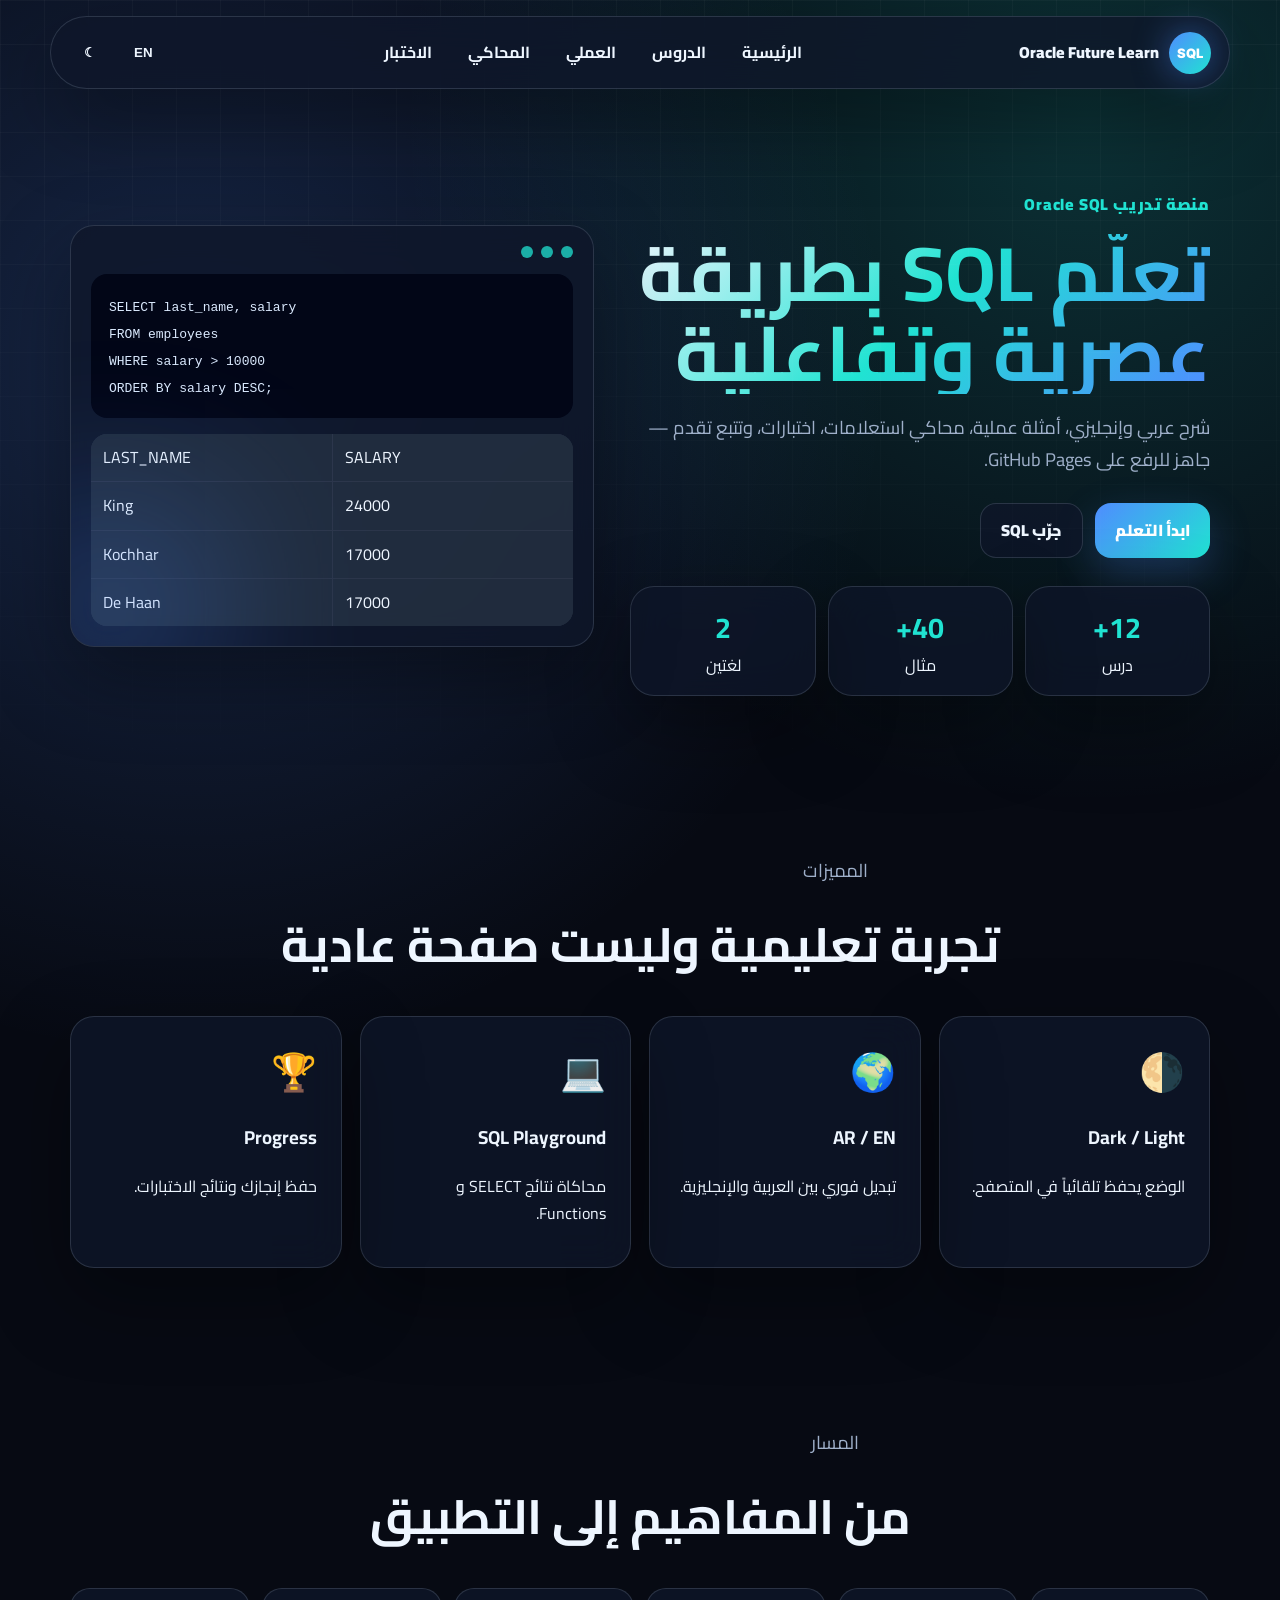
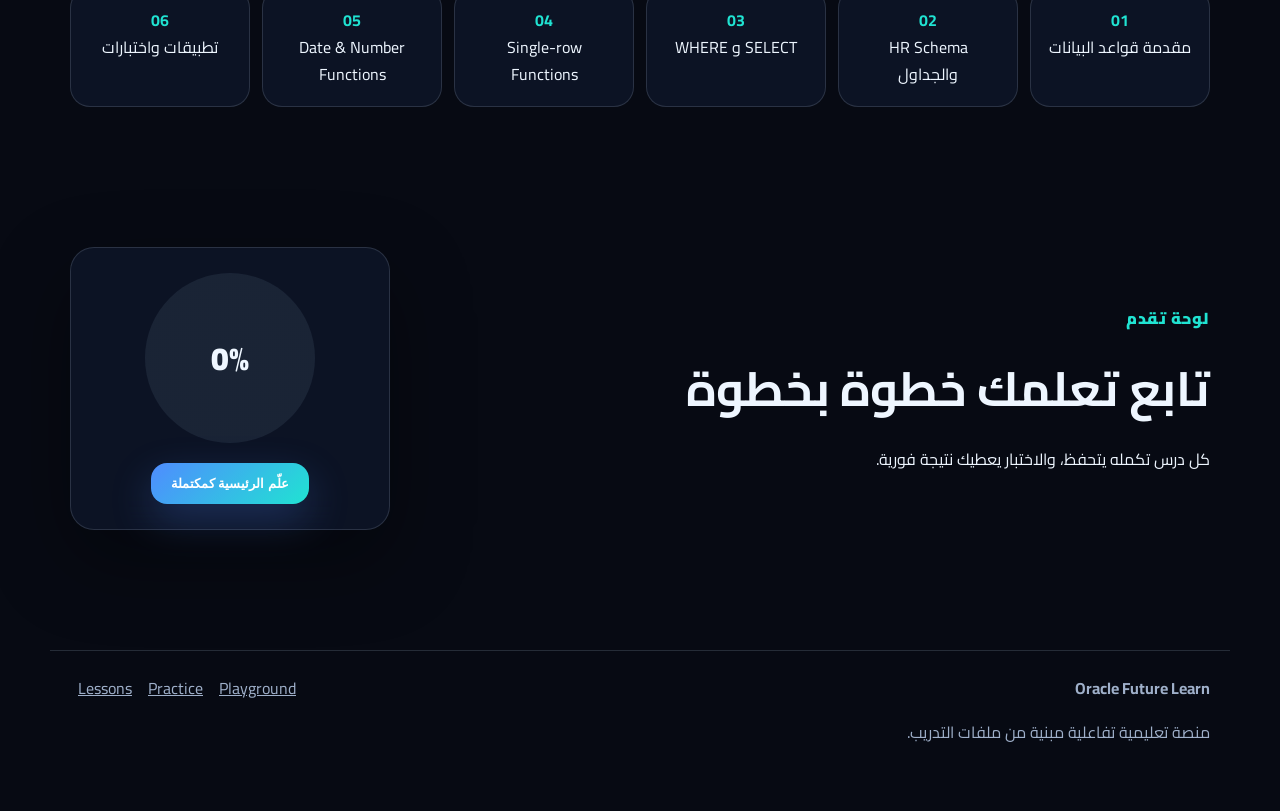
==== commit 1e2a2e86: "Add files via upload" ====
--- a/index.html
+++ b/index.html
@@ -1,12 +1,12 @@
 <!DOCTYPE html><html lang="ar" dir="rtl"><head><meta charset="UTF-8"><meta name="viewport" content="width=device-width, initial-scale=1.0"><title>Oracle Future Learn</title><meta name="description" content="Interactive bilingual Oracle SQL learning platform"><link rel="preconnect" href="https://fonts.googleapis.com"><link href="https://fonts.googleapis.com/css2?family=Cairo:wght@300;400;600;700;900&family=Inter:wght@300;400;600;800;900&family=JetBrains+Mono:wght@400;600&display=swap" rel="stylesheet"><link rel="stylesheet" href="style.css"></head><body><header class="topbar"><a class="brand" href="index.html"><span class="brand-orb">SQL</span><span data-i18n="brand">Oracle Future Learn</span></a><button class="nav-toggle" aria-label="menu">☰</button><nav class="nav"><a href="index.html" data-i18n="nav_home">الرئيسية</a><a href="lessons.html" data-i18n="nav_lessons">الدروس</a><a href="oracle-practice.html" data-i18n="nav_practice">العملي</a><a href="playground.html" data-i18n="nav_playground">المحاكي</a><a href="quiz.html" data-i18n="nav_quiz">الاختبار</a></nav><div class="actions"><button id="langToggle" class="chip">EN</button><button id="themeToggle" class="chip">☾</button></div></header><main>
 <section class="hero grid-2">
-  <div class="hero-copy reveal"><p class="eyebrow" data-i18n="eyebrow">منصة تدريب Oracle SQL</p><h1 data-i18n="hero_title">تعلّم قواعد البيانات و Oracle SQL بطريقة تفاعلية</h1><p class="lead" data-i18n="hero_sub">شرح مفصل من الأساس: Database، SRS، ERD، Schema، SQL vs NoSQL، ثم أوامر SQL خطوة بخطوة.</p><div class="hero-actions"><a class="btn primary" href="lessons.html" data-i18n="start">ابدأ التعلم</a><a class="btn ghost" href="playground.html" data-i18n="try_sql">جرّب SQL</a></div><div class="stats"><div><b>12+</b><span data-i18n="stat_lessons">درس</span></div><div><b>40+</b><span data-i18n="stat_examples">مثال</span></div><div><b>2</b><span data-i18n="stat_lang">لغتين</span></div></div></div>
+  <div class="hero-copy reveal"><p class="eyebrow" data-i18n="eyebrow">منصة تدريب Oracle SQL</p><h1 data-i18n="hero_title">تعلّم SQL بطريقة عصرية وتفاعلية</h1><p class="lead" data-i18n="hero_sub">شرح عربي وإنجليزي، أمثلة عملية، محاكي استعلامات، اختبارات، وتتبع تقدم — جاهز للرفع على GitHub Pages.</p><div class="hero-actions"><a class="btn primary" href="lessons.html" data-i18n="start">ابدأ التعلم</a><a class="btn ghost" href="playground.html" data-i18n="try_sql">جرّب SQL</a></div><div class="stats"><div><b>12+</b><span data-i18n="stat_lessons">درس</span></div><div><b>40+</b><span data-i18n="stat_examples">مثال</span></div><div><b>2</b><span data-i18n="stat_lang">لغتين</span></div></div></div>
   <div class="terminal-card reveal"><div class="dots"><span></span><span></span><span></span></div><pre><code id="typingSql">SELECT last_name, salary
 FROM employees
 WHERE salary > 10000
 ORDER BY salary DESC;</code></pre><div class="result-table"><div>LAST_NAME</div><div>SALARY</div><div>King</div><div>24000</div><div>Kochhar</div><div>17000</div><div>De Haan</div><div>17000</div></div></div>
 </section>
 <section class="section reveal"><div class="section-title"><p data-i18n="features_label">المميزات</p><h2 data-i18n="features_title">تجربة تعليمية وليست صفحة عادية</h2></div><div class="cards four"><article class="card"><span class="icon">🌗</span><h3 data-i18n="f1">Dark / Light</h3><p data-i18n="f1d">الوضع يحفظ تلقائياً في المتصفح.</p></article><article class="card"><span class="icon">🌍</span><h3 data-i18n="f2">AR / EN</h3><p data-i18n="f2d">تبديل فوري بين العربية والإنجليزية.</p></article><article class="card"><span class="icon">💻</span><h3 data-i18n="f3">SQL Playground</h3><p data-i18n="f3d">محاكاة نتائج SELECT و Functions.</p></article><article class="card"><span class="icon">🏆</span><h3 data-i18n="f4">Progress</h3><p data-i18n="f4d">حفظ إنجازك ونتائج الاختبارات.</p></article></div></section>
-<section class="section reveal"><div class="section-title"><p data-i18n="path_label">المسار</p><h2 data-i18n="path_title">من المفاهيم إلى التطبيق</h2></div><div class="timeline"><div><b>01</b><span data-i18n="p1">أساسيات قواعد البيانات</span></div><div><b>02</b><span data-i18n="p2">SRS و ERD و Schema</span></div><div><b>03</b><span data-i18n="p3">SELECT البدائي و WHERE</span></div><div><b>04</b><span data-i18n="p4">Oracle SQL Functions</span></div><div><b>05</b><span data-i18n="p5">Date & Number Functions</span></div><div><b>06</b><span data-i18n="p6">تطبيقات واختبارات</span></div></div></section>
+<section class="section reveal"><div class="section-title"><p data-i18n="path_label">المسار</p><h2 data-i18n="path_title">من المفاهيم إلى التطبيق</h2></div><div class="timeline"><div><b>01</b><span data-i18n="p1">مقدمة قواعد البيانات</span></div><div><b>02</b><span data-i18n="p2">HR Schema والجداول</span></div><div><b>03</b><span data-i18n="p3">SELECT و WHERE</span></div><div><b>04</b><span data-i18n="p4">Single-row Functions</span></div><div><b>05</b><span data-i18n="p5">Date & Number Functions</span></div><div><b>06</b><span data-i18n="p6">تطبيقات واختبارات</span></div></div></section>
 <section class="section dashboard-preview reveal"><div><p class="eyebrow" data-i18n="dash_label">لوحة تقدم</p><h2 data-i18n="dash_title">تابع تعلمك خطوة بخطوة</h2><p data-i18n="dash_desc">كل درس تكمله يتحفظ، والاختبار يعطيك نتيجة فورية.</p></div><div class="progress-card"><div class="ring"><span id="homeProgress">0%</span></div><button class="btn primary" id="markHome" data-i18n="complete_home">علّم الرئيسية كمكتملة</button></div></section>
 </main><footer class="footer"><div><b>Oracle Future Learn</b><p data-i18n="footer_desc">منصة تعليمية تفاعلية مبنية من ملفات التدريب.</p></div><div class="footer-links"><a href="lessons.html">Lessons</a><a href="oracle-practice.html">Practice</a><a href="playground.html">Playground</a></div></footer><script src="app.js"></script></body></html>
--- a/style.css
+++ b/style.css
@@ -1,3 +1,5 @@
 
 :root{--bg:#070a13;--surface:rgba(15,23,42,.78);--surface2:rgba(30,41,59,.78);--text:#eef6ff;--muted:#9fb0ca;--primary:#4f8cff;--accent:#20e3d2;--border:rgba(148,163,184,.22);--shadow:0 30px 80px rgba(0,0,0,.35);--radius:24px}html[data-theme="light"]{--bg:#f7fbff;--surface:rgba(255,255,255,.82);--surface2:rgba(241,245,249,.88);--text:#08111f;--muted:#52606f;--primary:#2563eb;--accent:#0891b2;--border:rgba(15,23,42,.13);--shadow:0 25px 70px rgba(37,99,235,.12)}*{box-sizing:border-box}body{margin:0;background:radial-gradient(circle at 15% 15%,rgba(79,140,255,.22),transparent 30%),radial-gradient(circle at 85% 5%,rgba(32,227,210,.18),transparent 27%),var(--bg);color:var(--text);font-family:Cairo,Inter,sans-serif;line-height:1.7;min-height:100vh}body:before{content:"";position:fixed;inset:0;background-image:linear-gradient(rgba(255,255,255,.03) 1px,transparent 1px),linear-gradient(90deg,rgba(255,255,255,.03) 1px,transparent 1px);background-size:44px 44px;mask-image:linear-gradient(to bottom,#000,transparent);pointer-events:none}.topbar{position:sticky;top:0;z-index:20;display:flex;align-items:center;justify-content:space-between;gap:18px;margin:16px auto;padding:12px 18px;max-width:1180px;border:1px solid var(--border);background:var(--surface);backdrop-filter:blur(18px);border-radius:999px;box-shadow:var(--shadow)}.brand{display:flex;align-items:center;gap:10px;text-decoration:none;color:var(--text);font-weight:900}.brand-orb{display:grid;place-items:center;width:42px;height:42px;border-radius:50%;background:linear-gradient(135deg,var(--primary),var(--accent));color:#fff;font-family:Inter;font-size:13px;box-shadow:0 0 35px rgba(79,140,255,.5)}.nav{display:flex;gap:6px}.nav a,.chip{color:var(--text);text-decoration:none;border:1px solid transparent;background:transparent;border-radius:999px;padding:9px 14px;font-weight:700;cursor:pointer}.nav a:hover,.chip:hover{border-color:var(--border);background:var(--surface2)}.actions{display:flex;gap:8px}.nav-toggle{display:none}.hero,.section,.page-head,.lab-layout,.playground,.quiz-box{max-width:1180px;margin:0 auto;padding:70px 20px}.grid-2{display:grid;grid-template-columns:1.05fr .95fr;gap:36px;align-items:center}.eyebrow{color:var(--accent);font-weight:900;letter-spacing:.05em}.hero h1,.page-head h1{font-size:clamp(2.2rem,6vw,5rem);line-height:1.04;margin:12px 0;background:linear-gradient(135deg,var(--text),var(--accent),var(--primary));-webkit-background-clip:text;color:transparent}.lead,.page-head p,.section-title p{font-size:1.15rem;color:var(--muted);max-width:750px}.btn{display:inline-flex;align-items:center;justify-content:center;text-decoration:none;border:1px solid var(--border);border-radius:16px;padding:13px 20px;font-weight:900;color:var(--text);cursor:pointer}.primary{background:linear-gradient(135deg,var(--primary),var(--accent));color:white;border:0;box-shadow:0 16px 40px rgba(79,140,255,.25)}.ghost{background:var(--surface)}.hero-actions{display:flex;gap:12px;flex-wrap:wrap;margin:28px 0}.stats{display:grid;grid-template-columns:repeat(3,1fr);gap:12px}.stats div,.card,.terminal-card,.progress-card,.lesson-card,.lab-menu,.lab-content,.editor,.output,.quiz-box{border:1px solid var(--border);background:var(--surface);backdrop-filter:blur(18px);border-radius:var(--radius);box-shadow:var(--shadow)}.stats div{padding:16px;text-align:center}.stats b{font-size:1.8rem;color:var(--accent);display:block}.terminal-card{padding:20px;transform:perspective(900px) rotateY(-5deg);position:relative;overflow:hidden}.terminal-card:after{content:"";position:absolute;width:220px;height:220px;background:var(--primary);filter:blur(80px);opacity:.25;left:-70px;bottom:-70px}.dots{display:flex;gap:8px;margin-bottom:16px}.dots span{width:12px;height:12px;border-radius:50%;background:var(--accent);opacity:.75}pre,textarea{font-family:'JetBrains Mono',monospace}.terminal-card pre{direction:ltr;text-align:left;background:#020617;color:#dbeafe;border-radius:16px;padding:18px;overflow:auto}.result-table{display:grid;grid-template-columns:1fr 1fr;gap:1px;background:var(--border);border-radius:16px;overflow:hidden;direction:ltr}.result-table div{padding:10px 12px;background:var(--surface2)}.section-title{text-align:center;margin-bottom:30px}.section-title h2,.dashboard-preview h2{font-size:clamp(1.8rem,4vw,3rem);margin:0}.cards{display:grid;gap:18px}.four{grid-template-columns:repeat(4,1fr)}.card{padding:24px;transition:.25s}.card:hover,.lesson-card:hover{transform:translateY(-8px);border-color:var(--accent)}.icon{font-size:2.3rem}.timeline{display:grid;grid-template-columns:repeat(6,1fr);gap:12px}.timeline div{padding:18px;border:1px solid var(--border);background:var(--surface);border-radius:20px;text-align:center}.timeline b{display:block;color:var(--accent)}.dashboard-preview{display:grid;grid-template-columns:1fr 320px;gap:24px;align-items:center}.progress-card{padding:25px;text-align:center}.ring{width:170px;height:170px;border-radius:50%;display:grid;place-items:center;margin:0 auto 20px;background:conic-gradient(var(--accent) var(--p,0deg),var(--surface2) 0);font-size:2rem;font-weight:900}.lesson-grid{max-width:1180px;margin:0 auto 60px;padding:0 20px;display:grid;grid-template-columns:repeat(3,1fr);gap:18px}.lesson-card{padding:24px}.lesson-card .tag{color:var(--accent);font-weight:900}.lesson-card button{margin-top:12px}.lab-layout{display:grid;grid-template-columns:280px 1fr;gap:20px;padding-top:0}.lab-menu{padding:14px;align-self:start;position:sticky;top:100px}.lab-menu button{width:100%;margin:6px 0;text-align:start}.lab-content{padding:28px}.codebox{position:relative;background:#020617;color:#dbeafe;padding:18px;border-radius:16px;overflow:auto;direction:ltr;text-align:left}.copy-btn{position:absolute;top:10px;inset-inline-end:10px}.note{border-inline-start:4px solid var(--accent);padding:12px 16px;background:var(--surface2);border-radius:12px}.playground{display:grid;grid-template-columns:1.1fr .9fr;gap:20px;padding-top:0}.editor,.output{padding:18px}.editor-bar{display:flex;gap:10px;margin-bottom:12px;flex-wrap:wrap}textarea{width:100%;min-height:300px;border:1px solid var(--border);border-radius:18px;background:#020617;color:#dbeafe;padding:18px;font-size:15px;direction:ltr;text-align:left}.table{width:100%;border-collapse:collapse;overflow:hidden;border-radius:16px}.table th,.table td{border:1px solid var(--border);padding:10px;text-align:start}.table th{color:var(--accent)}.question{padding:18px;border:1px solid var(--border);border-radius:18px;margin:14px 0;background:var(--surface2)}.question label{display:block;margin:8px 0}.footer{max-width:1180px;margin:50px auto 25px;padding:24px 20px;border-top:1px solid var(--border);display:flex;justify-content:space-between;gap:20px;color:var(--muted)}.footer a{color:var(--muted);margin-inline:8px}.reveal{opacity:0;transform:translateY(18px);transition:.7s}.reveal.in{opacity:1;transform:none}@media(max-width:900px){.topbar{border-radius:24px;align-items:flex-start}.nav-toggle{display:block}.nav{display:none;position:absolute;top:74px;left:16px;right:16px;flex-direction:column;background:var(--surface);padding:14px;border:1px solid var(--border);border-radius:22px}.nav.open{display:flex}.grid-2,.dashboard-preview,.lab-layout,.playground{grid-template-columns:1fr}.four,.lesson-grid,.timeline{grid-template-columns:1fr}.terminal-card{transform:none}.footer{flex-direction:column}.lab-menu{position:static}}
-.lesson-tools{max-width:1180px;margin:0 auto 24px;padding:0 20px;display:flex;align-items:center;justify-content:space-between;gap:16px;flex-wrap:wrap}.search-wrap{display:flex;align-items:center;gap:10px;border:1px solid var(--border);background:var(--surface);border-radius:999px;padding:10px 16px;min-width:min(520px,100%);box-shadow:var(--shadow)}.search-wrap input{width:100%;border:0;outline:0;background:transparent;color:var(--text);font:inherit}.mini-note{color:var(--muted)}.lesson-shell{max-width:1180px;margin:0 auto 70px;padding:0 20px;display:grid;grid-template-columns:300px 1fr;gap:22px}.lesson-sidebar,.lesson-reader{border:1px solid var(--border);background:var(--surface);backdrop-filter:blur(18px);border-radius:var(--radius);box-shadow:var(--shadow)}.lesson-sidebar{padding:16px;align-self:start;position:sticky;top:105px}.lesson-sidebar h3{margin:6px 8px 14px}.lesson-link{width:100%;display:flex;gap:12px;align-items:center;text-align:start;border:1px solid transparent;border-radius:16px;background:transparent;color:var(--text);padding:12px;cursor:pointer;font-family:inherit;font-weight:800}.lesson-link b{display:grid;place-items:center;min-width:34px;height:34px;border-radius:12px;background:var(--surface2);color:var(--accent)}.lesson-link:hover,.lesson-link.active{background:var(--surface2);border-color:var(--accent)}.lesson-reader{padding:28px;overflow:hidden}.lesson-hero{display:grid;grid-template-columns:82px 1fr;gap:18px;align-items:center;border-bottom:1px solid var(--border);padding-bottom:22px;margin-bottom:22px}.lesson-icon{display:grid;place-items:center;width:76px;height:76px;border-radius:24px;background:linear-gradient(135deg,var(--primary),var(--accent));font-size:2.2rem;box-shadow:0 20px 50px rgba(79,140,255,.25)}.lesson-hero h2{font-size:clamp(1.7rem,4vw,3.2rem);line-height:1.1;margin:0 0 10px;background:linear-gradient(135deg,var(--text),var(--accent));-webkit-background-clip:text;color:transparent}.lesson-hero p{color:var(--muted);font-size:1.05rem}.lesson-diagram{margin:22px 0;padding:20px;border:1px solid var(--border);background:var(--surface2);border-radius:22px}.diagram-flow{display:flex;align-items:center;justify-content:center;gap:12px;flex-wrap:wrap}.diagram-flow div,.sql-map span{padding:13px 18px;border:1px solid var(--border);background:var(--surface);border-radius:16px;font-weight:900}.diagram-flow span{color:var(--accent);font-size:1.5rem}.compare{display:grid;grid-template-columns:1fr 1fr;gap:14px}.compare>div,.entity{border:1px solid var(--border);background:var(--surface);border-radius:20px;padding:18px}.compare h3{color:var(--accent);margin-top:0}.erd-box{display:flex;align-items:center;justify-content:center;gap:18px;flex-wrap:wrap;margin:14px 0}.entity{min-width:190px}.entity b{display:block;color:var(--accent);border-bottom:1px solid var(--border);padding-bottom:8px;margin-bottom:8px}.entity span{display:block;font-family:'JetBrains Mono',monospace;font-size:.9rem;margin:5px 0}.rel{text-align:center;color:var(--accent);font-weight:900}.tree{direction:ltr;text-align:left;font-family:'JetBrains Mono',monospace}.tree li{margin:8px 0}.sql-map{display:flex;justify-content:center;gap:8px;flex-wrap:wrap;direction:ltr}.sql-map span:nth-child(odd){color:var(--accent)}.deep-block{border:1px solid var(--border);background:rgba(255,255,255,.035);border-radius:22px;padding:22px;margin:16px 0}.deep-block h3{margin-top:0;color:var(--accent)}.deep-block p{color:var(--muted);font-size:1.04rem}.deep-block.warn{border-color:rgba(245,158,11,.35)}.deep-block li{margin:9px 0;color:var(--muted)}.lesson-actions{display:flex;gap:12px;flex-wrap:wrap;margin-top:24px}@media(max-width:900px){.lesson-shell{grid-template-columns:1fr}.lesson-sidebar{position:static}.lesson-hero{grid-template-columns:1fr}.compare{grid-template-columns:1fr}.lesson-reader{padding:18px}.page-head{padding-top:40px}.hero h1,.page-head h1{font-size:clamp(2rem,12vw,4rem)}}
+
+/* Detailed lesson reader */
+.lessons-head{padding-bottom:25px}.lessons-shell{max-width:1180px;margin:0 auto 70px;padding:0 20px;display:grid;grid-template-columns:310px 1fr;gap:22px}.lesson-sidebar,.lesson-reader{border:1px solid var(--border);background:var(--surface);backdrop-filter:blur(18px);box-shadow:var(--shadow);border-radius:var(--radius)}.lesson-sidebar{padding:16px;align-self:start;position:sticky;top:105px}.search-wrap input{width:100%;border:1px solid var(--border);background:var(--surface2);color:var(--text);border-radius:16px;padding:13px 15px;font-family:Cairo,Inter,sans-serif;font-weight:700}.lesson-list{display:flex;flex-direction:column;gap:8px;margin-top:12px}.lesson-link{display:grid;grid-template-columns:42px 1fr;gap:10px;align-items:center;text-align:start;border:1px solid var(--border);background:transparent;color:var(--text);border-radius:16px;padding:12px;cursor:pointer;font-family:Cairo,Inter,sans-serif}.lesson-link b{display:grid;place-items:center;width:34px;height:34px;border-radius:12px;background:var(--surface2);color:var(--accent)}.lesson-link span{font-weight:900}.lesson-link small{display:block;color:var(--muted);font-weight:600}.lesson-link.active,.lesson-link:hover{border-color:var(--accent);background:var(--surface2)}.lesson-reader{padding:28px;min-height:700px}.lesson-hero{display:grid;grid-template-columns:auto 1fr;gap:18px;align-items:start;border-bottom:1px solid var(--border);padding-bottom:24px;margin-bottom:24px}.lesson-icon{font-size:2.5rem;width:70px;height:70px;display:grid;place-items:center;border-radius:24px;background:linear-gradient(135deg,rgba(79,140,255,.22),rgba(32,227,210,.18));border:1px solid var(--border)}.lesson-reader h2{font-size:clamp(1.8rem,4vw,3.2rem);line-height:1.15;margin:0 0 10px}.lesson-reader h3{font-size:1.35rem;margin:0 0 10px}.lesson-reader p,.lesson-reader li{color:var(--muted);font-size:1.04rem}.deep-block{border:1px solid var(--border);background:rgba(255,255,255,.025);border-radius:22px;padding:22px;margin:16px 0}.deep-block.warn{border-color:rgba(251,191,36,.45);background:rgba(251,191,36,.06)}.deep-block.info{border-color:rgba(32,227,210,.45);background:rgba(32,227,210,.06)}.lesson-diagram{margin:20px 0}.diagram-flow{display:flex;gap:10px;align-items:center;justify-content:center;flex-wrap:wrap}.diagram-flow div,.sql-map span{border:1px solid var(--border);background:var(--surface2);border-radius:16px;padding:12px 18px;font-weight:900}.diagram-flow span{color:var(--accent);font-weight:900}.compare{display:grid;grid-template-columns:1fr 1fr;gap:14px}.compare>div,.entity,.relation-card,.schema-table,.rule-card{border:1px solid var(--border);background:var(--surface2);border-radius:18px;padding:16px}.entity b{display:block;color:var(--accent);margin-bottom:8px}.entity span{display:block;font-family:'JetBrains Mono',monospace;font-size:.92rem;color:var(--text);border-top:1px solid var(--border);padding:6px 0}.erd-box{display:grid;grid-template-columns:1fr auto 1fr;gap:16px;align-items:center;margin:16px 0}.rel{text-align:center;font-weight:900;color:var(--accent);min-width:140px}.tree{direction:ltr;text-align:left;border:1px solid var(--border);background:var(--surface2);border-radius:20px;padding:20px;font-family:'JetBrains Mono',monospace}.sql-map{display:flex;gap:8px;flex-wrap:wrap;justify-content:center}.schema-grid{display:grid;grid-template-columns:repeat(2,1fr);gap:14px}.schema-table h4{margin:0 0 10px;color:var(--accent)}.schema-table code{display:block;direction:ltr;text-align:left;white-space:pre-wrap;color:var(--text);font-family:'JetBrains Mono',monospace}.mapping-visual{display:grid;gap:14px}.map-row{display:grid;grid-template-columns:160px 1fr;gap:12px;align-items:center}.map-label{font-weight:900;color:var(--accent)}.rel-arrow{height:3px;background:linear-gradient(90deg,var(--primary),var(--accent));border-radius:999px;position:relative}.rel-arrow:after{content:'➜';position:absolute;inset-inline-end:-6px;top:-16px;color:var(--accent)}.step-badge{display:inline-grid;place-items:center;width:34px;height:34px;border-radius:12px;background:linear-gradient(135deg,var(--primary),var(--accent));color:#fff;margin-inline-end:8px;font-family:Inter;font-weight:900}.lesson-actions{display:flex;gap:10px;flex-wrap:wrap;margin-top:22px}.mini-table{width:100%;border-collapse:collapse;margin-top:10px}.mini-table th,.mini-table td{border:1px solid var(--border);padding:10px;vertical-align:top}.mini-table th{color:var(--accent);background:var(--surface2)}@media(max-width:900px){.lessons-shell{grid-template-columns:1fr}.lesson-sidebar{position:static}.lesson-hero,.erd-box,.compare,.schema-grid,.map-row{grid-template-columns:1fr}.rel{text-align:start}.lesson-reader{padding:18px}}
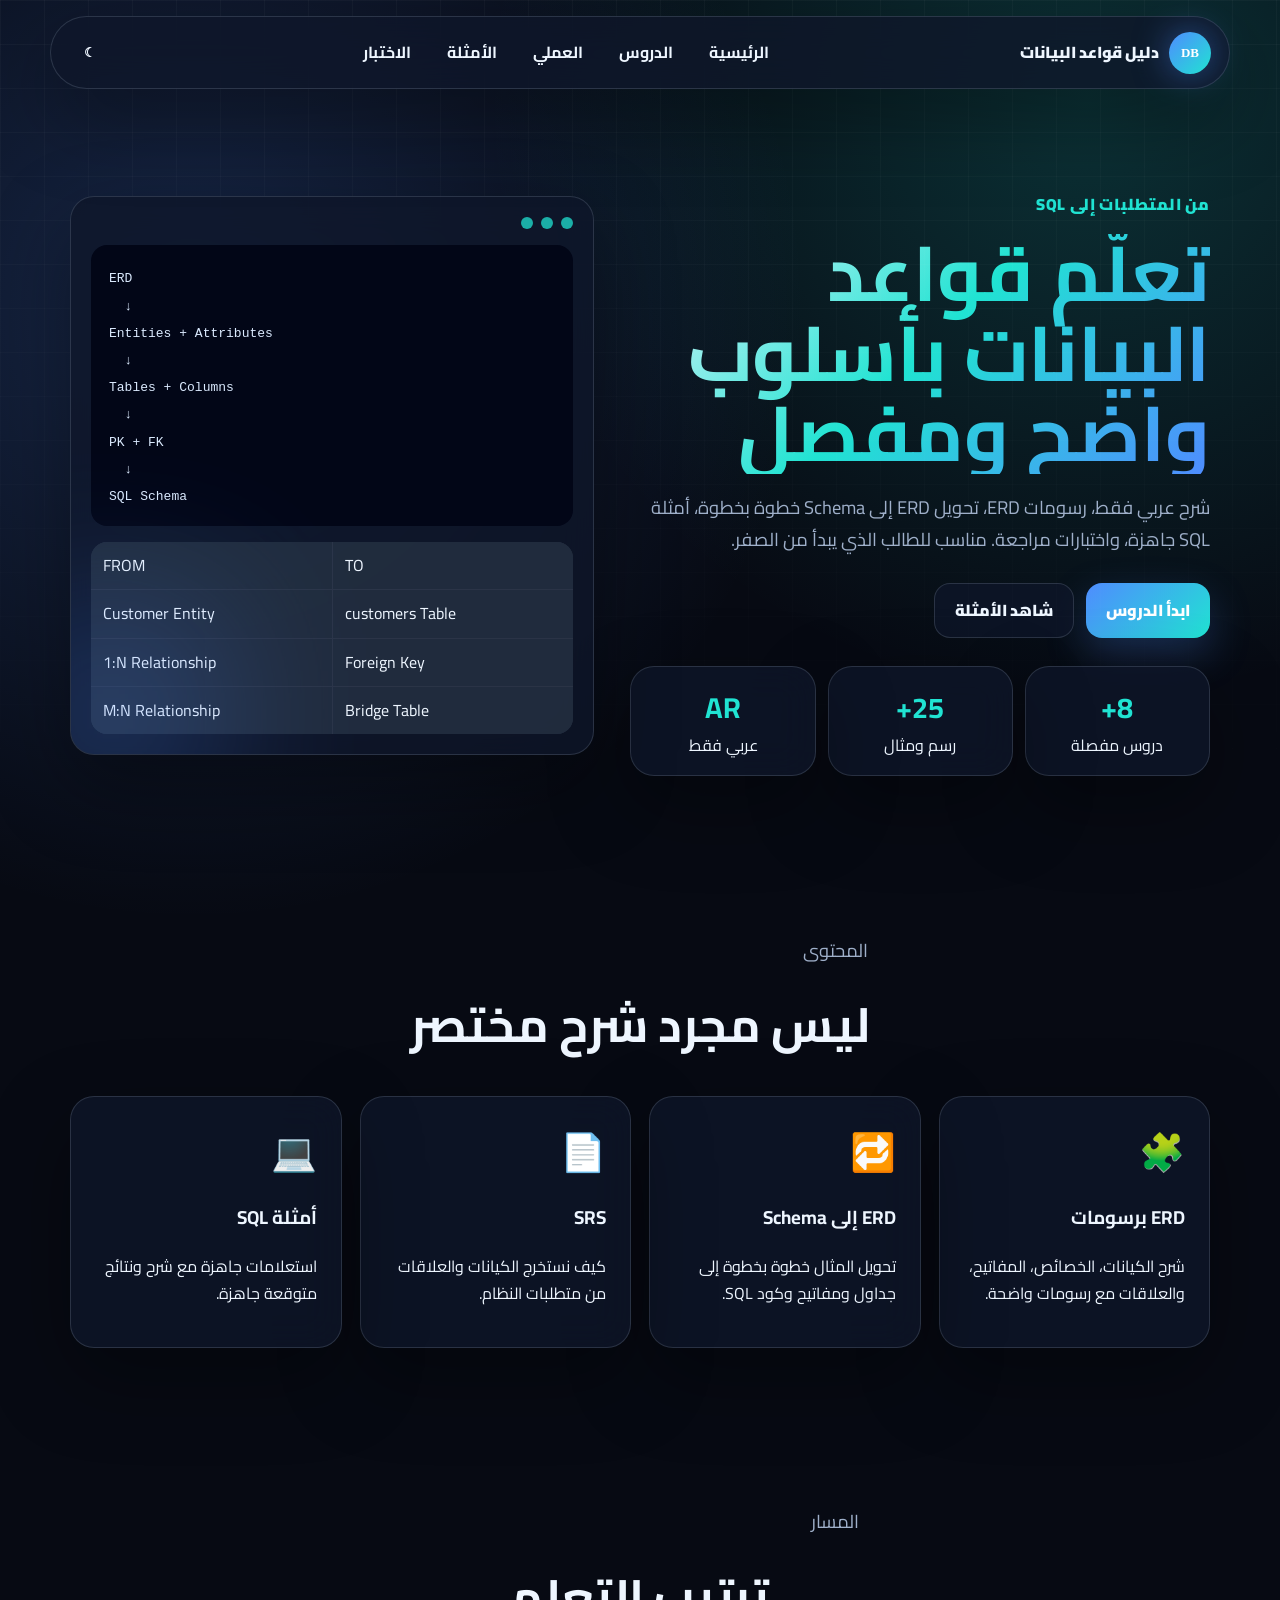
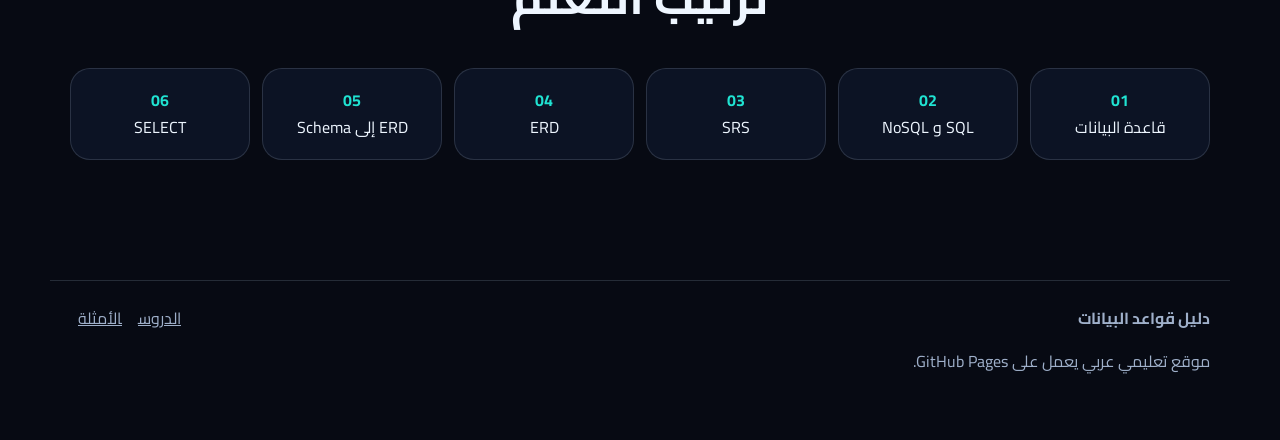
==== commit 30f6a860: "Add files via upload" ====
--- a/index.html
+++ b/index.html
@@ -1,12 +1,44 @@
-<!DOCTYPE html><html lang="ar" dir="rtl"><head><meta charset="UTF-8"><meta name="viewport" content="width=device-width, initial-scale=1.0"><title>Oracle Future Learn</title><meta name="description" content="Interactive bilingual Oracle SQL learning platform"><link rel="preconnect" href="https://fonts.googleapis.com"><link href="https://fonts.googleapis.com/css2?family=Cairo:wght@300;400;600;700;900&family=Inter:wght@300;400;600;800;900&family=JetBrains+Mono:wght@400;600&display=swap" rel="stylesheet"><link rel="stylesheet" href="style.css"></head><body><header class="topbar"><a class="brand" href="index.html"><span class="brand-orb">SQL</span><span data-i18n="brand">Oracle Future Learn</span></a><button class="nav-toggle" aria-label="menu">☰</button><nav class="nav"><a href="index.html" data-i18n="nav_home">الرئيسية</a><a href="lessons.html" data-i18n="nav_lessons">الدروس</a><a href="oracle-practice.html" data-i18n="nav_practice">العملي</a><a href="playground.html" data-i18n="nav_playground">المحاكي</a><a href="quiz.html" data-i18n="nav_quiz">الاختبار</a></nav><div class="actions"><button id="langToggle" class="chip">EN</button><button id="themeToggle" class="chip">☾</button></div></header><main>
+<!DOCTYPE html>
+<html lang="ar" dir="rtl">
+<head>
+  <meta charset="UTF-8">
+  <meta name="viewport" content="width=device-width, initial-scale=1.0">
+  <title>دليل قواعد البيانات</title>
+  <meta name="description" content="موقع عربي لتعلم قواعد البيانات و ERD و SQL">
+  <link rel="preconnect" href="https://fonts.googleapis.com">
+  <link href="https://fonts.googleapis.com/css2?family=Cairo:wght@300;400;600;700;900&family=JetBrains+Mono:wght@400;600&display=swap" rel="stylesheet">
+  <link rel="stylesheet" href="style.css">
+</head>
+<body>
+<header class="topbar">
+  <a class="brand" href="index.html"><span class="brand-orb">DB</span><span>دليل قواعد البيانات</span></a>
+  <button class="nav-toggle" aria-label="menu">☰</button>
+  <nav class="nav"><a href="index.html">الرئيسية</a><a href="lessons.html">الدروس</a><a href="oracle-practice.html">العملي</a><a href="playground.html">الأمثلة</a><a href="quiz.html">الاختبار</a></nav>
+  <div class="actions"><button id="themeToggle" class="chip">☾</button></div>
+</header>
+<main>
 <section class="hero grid-2">
-  <div class="hero-copy reveal"><p class="eyebrow" data-i18n="eyebrow">منصة تدريب Oracle SQL</p><h1 data-i18n="hero_title">تعلّم SQL بطريقة عصرية وتفاعلية</h1><p class="lead" data-i18n="hero_sub">شرح عربي وإنجليزي، أمثلة عملية، محاكي استعلامات، اختبارات، وتتبع تقدم — جاهز للرفع على GitHub Pages.</p><div class="hero-actions"><a class="btn primary" href="lessons.html" data-i18n="start">ابدأ التعلم</a><a class="btn ghost" href="playground.html" data-i18n="try_sql">جرّب SQL</a></div><div class="stats"><div><b>12+</b><span data-i18n="stat_lessons">درس</span></div><div><b>40+</b><span data-i18n="stat_examples">مثال</span></div><div><b>2</b><span data-i18n="stat_lang">لغتين</span></div></div></div>
-  <div class="terminal-card reveal"><div class="dots"><span></span><span></span><span></span></div><pre><code id="typingSql">SELECT last_name, salary
-FROM employees
-WHERE salary > 10000
-ORDER BY salary DESC;</code></pre><div class="result-table"><div>LAST_NAME</div><div>SALARY</div><div>King</div><div>24000</div><div>Kochhar</div><div>17000</div><div>De Haan</div><div>17000</div></div></div>
+  <div class="hero-copy reveal">
+    <p class="eyebrow">من المتطلبات إلى SQL</p>
+    <h1>تعلّم قواعد البيانات بأسلوب واضح ومفصل</h1>
+    <p class="lead">شرح عربي فقط، رسومات ERD، تحويل ERD إلى Schema خطوة بخطوة، أمثلة SQL جاهزة، واختبارات مراجعة. مناسب للطالب الذي يبدأ من الصفر.</p>
+    <div class="hero-actions"><a class="btn primary" href="lessons.html">ابدأ الدروس</a><a class="btn ghost" href="playground.html">شاهد الأمثلة</a></div>
+    <div class="stats"><div><b>8+</b><span>دروس مفصلة</span></div><div><b>25+</b><span>رسم ومثال</span></div><div><b>AR</b><span>عربي فقط</span></div></div>
+  </div>
+  <div class="terminal-card reveal"><div class="dots"><span></span><span></span><span></span></div><pre><code>ERD
+  ↓
+Entities + Attributes
+  ↓
+Tables + Columns
+  ↓
+PK + FK
+  ↓
+SQL Schema</code></pre><div class="result-table"><div>FROM</div><div>TO</div><div>Customer Entity</div><div>customers Table</div><div>1:N Relationship</div><div>Foreign Key</div><div>M:N Relationship</div><div>Bridge Table</div></div></div>
 </section>
-<section class="section reveal"><div class="section-title"><p data-i18n="features_label">المميزات</p><h2 data-i18n="features_title">تجربة تعليمية وليست صفحة عادية</h2></div><div class="cards four"><article class="card"><span class="icon">🌗</span><h3 data-i18n="f1">Dark / Light</h3><p data-i18n="f1d">الوضع يحفظ تلقائياً في المتصفح.</p></article><article class="card"><span class="icon">🌍</span><h3 data-i18n="f2">AR / EN</h3><p data-i18n="f2d">تبديل فوري بين العربية والإنجليزية.</p></article><article class="card"><span class="icon">💻</span><h3 data-i18n="f3">SQL Playground</h3><p data-i18n="f3d">محاكاة نتائج SELECT و Functions.</p></article><article class="card"><span class="icon">🏆</span><h3 data-i18n="f4">Progress</h3><p data-i18n="f4d">حفظ إنجازك ونتائج الاختبارات.</p></article></div></section>
-<section class="section reveal"><div class="section-title"><p data-i18n="path_label">المسار</p><h2 data-i18n="path_title">من المفاهيم إلى التطبيق</h2></div><div class="timeline"><div><b>01</b><span data-i18n="p1">مقدمة قواعد البيانات</span></div><div><b>02</b><span data-i18n="p2">HR Schema والجداول</span></div><div><b>03</b><span data-i18n="p3">SELECT و WHERE</span></div><div><b>04</b><span data-i18n="p4">Single-row Functions</span></div><div><b>05</b><span data-i18n="p5">Date & Number Functions</span></div><div><b>06</b><span data-i18n="p6">تطبيقات واختبارات</span></div></div></section>
-<section class="section dashboard-preview reveal"><div><p class="eyebrow" data-i18n="dash_label">لوحة تقدم</p><h2 data-i18n="dash_title">تابع تعلمك خطوة بخطوة</h2><p data-i18n="dash_desc">كل درس تكمله يتحفظ، والاختبار يعطيك نتيجة فورية.</p></div><div class="progress-card"><div class="ring"><span id="homeProgress">0%</span></div><button class="btn primary" id="markHome" data-i18n="complete_home">علّم الرئيسية كمكتملة</button></div></section>
-</main><footer class="footer"><div><b>Oracle Future Learn</b><p data-i18n="footer_desc">منصة تعليمية تفاعلية مبنية من ملفات التدريب.</p></div><div class="footer-links"><a href="lessons.html">Lessons</a><a href="oracle-practice.html">Practice</a><a href="playground.html">Playground</a></div></footer><script src="app.js"></script></body></html>+<section class="section reveal"><div class="section-title"><p>المحتوى</p><h2>ليس مجرد شرح مختصر</h2></div><div class="cards four"><article class="card"><span class="icon">🧩</span><h3>ERD برسومات</h3><p>شرح الكيانات، الخصائص، المفاتيح، والعلاقات مع رسومات واضحة.</p></article><article class="card"><span class="icon">🔁</span><h3>ERD إلى Schema</h3><p>تحويل المثال خطوة بخطوة إلى جداول ومفاتيح وكود SQL.</p></article><article class="card"><span class="icon">📄</span><h3>SRS</h3><p>كيف نستخرج الكيانات والعلاقات من متطلبات النظام.</p></article><article class="card"><span class="icon">💻</span><h3>أمثلة SQL</h3><p>استعلامات جاهزة مع شرح ونتائج متوقعة جاهزة.</p></article></div></section>
+<section class="section reveal"><div class="section-title"><p>المسار</p><h2>ترتيب التعلم</h2></div><div class="timeline"><div><b>01</b><span>قاعدة البيانات</span></div><div><b>02</b><span>SQL و NoSQL</span></div><div><b>03</b><span>SRS</span></div><div><b>04</b><span>ERD</span></div><div><b>05</b><span>ERD إلى Schema</span></div><div><b>06</b><span>SELECT</span></div></div></section>
+</main>
+<footer class="footer"><div><b>دليل قواعد البيانات</b><p>موقع تعليمي عربي يعمل على GitHub Pages.</p></div><div class="footer-links"><a href="lessons.html">الدروس</a><a href="playground.html">الأمثلة</a></div></footer>
+<script src="app.js"></script>
+</body>
+</html>
--- a/style.css
+++ b/style.css
@@ -3,3 +3,5 @@
 
 /* Detailed lesson reader */
 .lessons-head{padding-bottom:25px}.lessons-shell{max-width:1180px;margin:0 auto 70px;padding:0 20px;display:grid;grid-template-columns:310px 1fr;gap:22px}.lesson-sidebar,.lesson-reader{border:1px solid var(--border);background:var(--surface);backdrop-filter:blur(18px);box-shadow:var(--shadow);border-radius:var(--radius)}.lesson-sidebar{padding:16px;align-self:start;position:sticky;top:105px}.search-wrap input{width:100%;border:1px solid var(--border);background:var(--surface2);color:var(--text);border-radius:16px;padding:13px 15px;font-family:Cairo,Inter,sans-serif;font-weight:700}.lesson-list{display:flex;flex-direction:column;gap:8px;margin-top:12px}.lesson-link{display:grid;grid-template-columns:42px 1fr;gap:10px;align-items:center;text-align:start;border:1px solid var(--border);background:transparent;color:var(--text);border-radius:16px;padding:12px;cursor:pointer;font-family:Cairo,Inter,sans-serif}.lesson-link b{display:grid;place-items:center;width:34px;height:34px;border-radius:12px;background:var(--surface2);color:var(--accent)}.lesson-link span{font-weight:900}.lesson-link small{display:block;color:var(--muted);font-weight:600}.lesson-link.active,.lesson-link:hover{border-color:var(--accent);background:var(--surface2)}.lesson-reader{padding:28px;min-height:700px}.lesson-hero{display:grid;grid-template-columns:auto 1fr;gap:18px;align-items:start;border-bottom:1px solid var(--border);padding-bottom:24px;margin-bottom:24px}.lesson-icon{font-size:2.5rem;width:70px;height:70px;display:grid;place-items:center;border-radius:24px;background:linear-gradient(135deg,rgba(79,140,255,.22),rgba(32,227,210,.18));border:1px solid var(--border)}.lesson-reader h2{font-size:clamp(1.8rem,4vw,3.2rem);line-height:1.15;margin:0 0 10px}.lesson-reader h3{font-size:1.35rem;margin:0 0 10px}.lesson-reader p,.lesson-reader li{color:var(--muted);font-size:1.04rem}.deep-block{border:1px solid var(--border);background:rgba(255,255,255,.025);border-radius:22px;padding:22px;margin:16px 0}.deep-block.warn{border-color:rgba(251,191,36,.45);background:rgba(251,191,36,.06)}.deep-block.info{border-color:rgba(32,227,210,.45);background:rgba(32,227,210,.06)}.lesson-diagram{margin:20px 0}.diagram-flow{display:flex;gap:10px;align-items:center;justify-content:center;flex-wrap:wrap}.diagram-flow div,.sql-map span{border:1px solid var(--border);background:var(--surface2);border-radius:16px;padding:12px 18px;font-weight:900}.diagram-flow span{color:var(--accent);font-weight:900}.compare{display:grid;grid-template-columns:1fr 1fr;gap:14px}.compare>div,.entity,.relation-card,.schema-table,.rule-card{border:1px solid var(--border);background:var(--surface2);border-radius:18px;padding:16px}.entity b{display:block;color:var(--accent);margin-bottom:8px}.entity span{display:block;font-family:'JetBrains Mono',monospace;font-size:.92rem;color:var(--text);border-top:1px solid var(--border);padding:6px 0}.erd-box{display:grid;grid-template-columns:1fr auto 1fr;gap:16px;align-items:center;margin:16px 0}.rel{text-align:center;font-weight:900;color:var(--accent);min-width:140px}.tree{direction:ltr;text-align:left;border:1px solid var(--border);background:var(--surface2);border-radius:20px;padding:20px;font-family:'JetBrains Mono',monospace}.sql-map{display:flex;gap:8px;flex-wrap:wrap;justify-content:center}.schema-grid{display:grid;grid-template-columns:repeat(2,1fr);gap:14px}.schema-table h4{margin:0 0 10px;color:var(--accent)}.schema-table code{display:block;direction:ltr;text-align:left;white-space:pre-wrap;color:var(--text);font-family:'JetBrains Mono',monospace}.mapping-visual{display:grid;gap:14px}.map-row{display:grid;grid-template-columns:160px 1fr;gap:12px;align-items:center}.map-label{font-weight:900;color:var(--accent)}.rel-arrow{height:3px;background:linear-gradient(90deg,var(--primary),var(--accent));border-radius:999px;position:relative}.rel-arrow:after{content:'➜';position:absolute;inset-inline-end:-6px;top:-16px;color:var(--accent)}.step-badge{display:inline-grid;place-items:center;width:34px;height:34px;border-radius:12px;background:linear-gradient(135deg,var(--primary),var(--accent));color:#fff;margin-inline-end:8px;font-family:Inter;font-weight:900}.lesson-actions{display:flex;gap:10px;flex-wrap:wrap;margin-top:22px}.mini-table{width:100%;border-collapse:collapse;margin-top:10px}.mini-table th,.mini-table td{border:1px solid var(--border);padding:10px;vertical-align:top}.mini-table th{color:var(--accent);background:var(--surface2)}@media(max-width:900px){.lessons-shell{grid-template-columns:1fr}.lesson-sidebar{position:static}.lesson-hero,.erd-box,.compare,.schema-grid,.map-row{grid-template-columns:1fr}.rel{text-align:start}.lesson-reader{padding:18px}}
+/* Arabic-only detailed lesson enhancements */
+.relation-gallery{display:grid;grid-template-columns:repeat(3,1fr);gap:14px;margin:18px 0}.simple-rel{display:flex;align-items:center;justify-content:space-between;gap:10px;border:1px dashed var(--border);border-radius:16px;padding:14px;margin-top:10px}.simple-rel span{color:var(--accent);font-weight:900}.chen{direction:ltr;display:flex;align-items:center;justify-content:center;gap:14px;flex-wrap:wrap;margin-top:12px}.rect{border:2px solid var(--accent);border-radius:10px;padding:14px 20px;font-weight:900}.diamond{width:120px;height:120px;border:2px solid var(--primary);transform:rotate(45deg);display:grid;place-items:center;text-align:center}.diamond::before{content:attr(class)}.diamond{font-size:0}.diamond:after{content:'WORKS_FOR';transform:rotate(-45deg);font-size:13px;font-weight:900;color:var(--text)}.oval{border:2px solid var(--border);border-radius:50%;padding:14px 26px;background:var(--surface2);font-weight:900}.compare.big>div{min-height:260px}.examples-grid{padding-top:0;display:grid;grid-template-columns:repeat(2,1fr);gap:18px}html[dir="rtl"] .codebox, html[dir="rtl"] pre, html[dir="rtl"] code{direction:ltr;text-align:left;unicode-bidi:embed}html[dir="rtl"] .mini-table{direction:ltr;text-align:left}html[dir="rtl"] .mini-table th, html[dir="rtl"] .mini-table td{text-align:left}.lesson-reader{overflow:hidden}.lesson-reader .deep-block p{text-align:right}.lesson-reader .deep-block li{text-align:right}@media(max-width:900px){.relation-gallery,.examples-grid{grid-template-columns:1fr}.chen{transform:scale(.92)}}
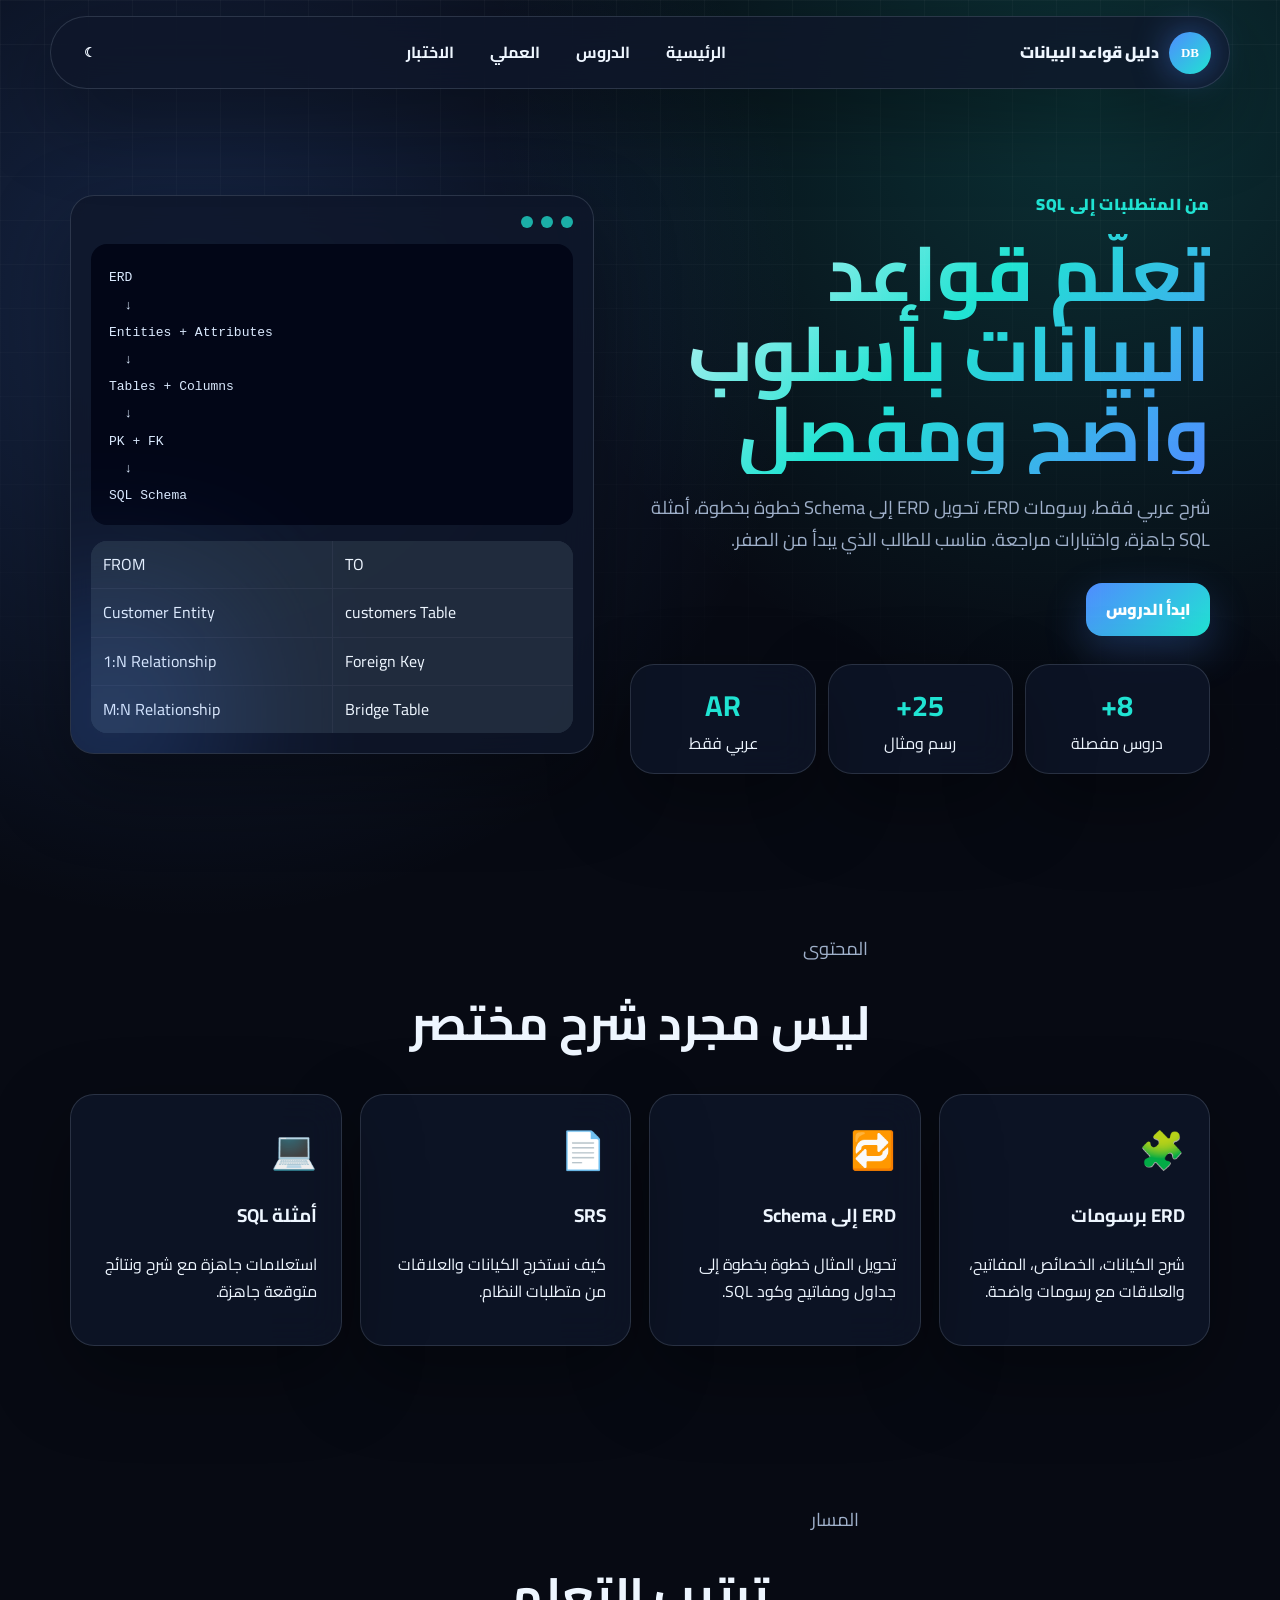
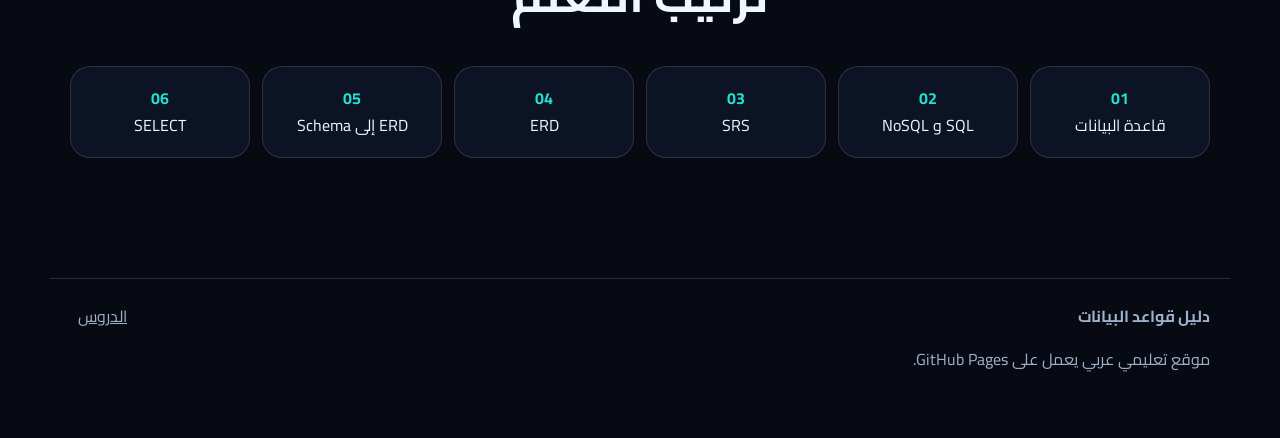
==== commit 4a95ae20: "Add files via upload" ====
--- a/index.html
+++ b/index.html
@@ -13,7 +13,7 @@
 <header class="topbar">
   <a class="brand" href="index.html"><span class="brand-orb">DB</span><span>دليل قواعد البيانات</span></a>
   <button class="nav-toggle" aria-label="menu">☰</button>
-  <nav class="nav"><a href="index.html">الرئيسية</a><a href="lessons.html">الدروس</a><a href="oracle-practice.html">العملي</a><a href="playground.html">الأمثلة</a><a href="quiz.html">الاختبار</a></nav>
+  <nav class="nav"><a href="index.html">الرئيسية</a><a href="lessons.html">الدروس</a><a href="oracle-practice.html">العملي</a><a href="quiz.html">الاختبار</a></nav>
   <div class="actions"><button id="themeToggle" class="chip">☾</button></div>
 </header>
 <main>
@@ -22,7 +22,7 @@
     <p class="eyebrow">من المتطلبات إلى SQL</p>
     <h1>تعلّم قواعد البيانات بأسلوب واضح ومفصل</h1>
     <p class="lead">شرح عربي فقط، رسومات ERD، تحويل ERD إلى Schema خطوة بخطوة، أمثلة SQL جاهزة، واختبارات مراجعة. مناسب للطالب الذي يبدأ من الصفر.</p>
-    <div class="hero-actions"><a class="btn primary" href="lessons.html">ابدأ الدروس</a><a class="btn ghost" href="playground.html">شاهد الأمثلة</a></div>
+    <div class="hero-actions"><a class="btn primary" href="lessons.html">ابدأ الدروس</a></div>
     <div class="stats"><div><b>8+</b><span>دروس مفصلة</span></div><div><b>25+</b><span>رسم ومثال</span></div><div><b>AR</b><span>عربي فقط</span></div></div>
   </div>
   <div class="terminal-card reveal"><div class="dots"><span></span><span></span><span></span></div><pre><code>ERD
@@ -38,7 +38,7 @@
 <section class="section reveal"><div class="section-title"><p>المحتوى</p><h2>ليس مجرد شرح مختصر</h2></div><div class="cards four"><article class="card"><span class="icon">🧩</span><h3>ERD برسومات</h3><p>شرح الكيانات، الخصائص، المفاتيح، والعلاقات مع رسومات واضحة.</p></article><article class="card"><span class="icon">🔁</span><h3>ERD إلى Schema</h3><p>تحويل المثال خطوة بخطوة إلى جداول ومفاتيح وكود SQL.</p></article><article class="card"><span class="icon">📄</span><h3>SRS</h3><p>كيف نستخرج الكيانات والعلاقات من متطلبات النظام.</p></article><article class="card"><span class="icon">💻</span><h3>أمثلة SQL</h3><p>استعلامات جاهزة مع شرح ونتائج متوقعة جاهزة.</p></article></div></section>
 <section class="section reveal"><div class="section-title"><p>المسار</p><h2>ترتيب التعلم</h2></div><div class="timeline"><div><b>01</b><span>قاعدة البيانات</span></div><div><b>02</b><span>SQL و NoSQL</span></div><div><b>03</b><span>SRS</span></div><div><b>04</b><span>ERD</span></div><div><b>05</b><span>ERD إلى Schema</span></div><div><b>06</b><span>SELECT</span></div></div></section>
 </main>
-<footer class="footer"><div><b>دليل قواعد البيانات</b><p>موقع تعليمي عربي يعمل على GitHub Pages.</p></div><div class="footer-links"><a href="lessons.html">الدروس</a><a href="playground.html">الأمثلة</a></div></footer>
+<footer class="footer"><div><b>دليل قواعد البيانات</b><p>موقع تعليمي عربي يعمل على GitHub Pages.</p></div><div class="footer-links"><a href="lessons.html">الدروس</a></div></footer>
 <script src="app.js"></script>
 </body>
 </html>
--- a/style.css
+++ b/style.css
@@ -5,3 +5,68 @@
 .lessons-head{padding-bottom:25px}.lessons-shell{max-width:1180px;margin:0 auto 70px;padding:0 20px;display:grid;grid-template-columns:310px 1fr;gap:22px}.lesson-sidebar,.lesson-reader{border:1px solid var(--border);background:var(--surface);backdrop-filter:blur(18px);box-shadow:var(--shadow);border-radius:var(--radius)}.lesson-sidebar{padding:16px;align-self:start;position:sticky;top:105px}.search-wrap input{width:100%;border:1px solid var(--border);background:var(--surface2);color:var(--text);border-radius:16px;padding:13px 15px;font-family:Cairo,Inter,sans-serif;font-weight:700}.lesson-list{display:flex;flex-direction:column;gap:8px;margin-top:12px}.lesson-link{display:grid;grid-template-columns:42px 1fr;gap:10px;align-items:center;text-align:start;border:1px solid var(--border);background:transparent;color:var(--text);border-radius:16px;padding:12px;cursor:pointer;font-family:Cairo,Inter,sans-serif}.lesson-link b{display:grid;place-items:center;width:34px;height:34px;border-radius:12px;background:var(--surface2);color:var(--accent)}.lesson-link span{font-weight:900}.lesson-link small{display:block;color:var(--muted);font-weight:600}.lesson-link.active,.lesson-link:hover{border-color:var(--accent);background:var(--surface2)}.lesson-reader{padding:28px;min-height:700px}.lesson-hero{display:grid;grid-template-columns:auto 1fr;gap:18px;align-items:start;border-bottom:1px solid var(--border);padding-bottom:24px;margin-bottom:24px}.lesson-icon{font-size:2.5rem;width:70px;height:70px;display:grid;place-items:center;border-radius:24px;background:linear-gradient(135deg,rgba(79,140,255,.22),rgba(32,227,210,.18));border:1px solid var(--border)}.lesson-reader h2{font-size:clamp(1.8rem,4vw,3.2rem);line-height:1.15;margin:0 0 10px}.lesson-reader h3{font-size:1.35rem;margin:0 0 10px}.lesson-reader p,.lesson-reader li{color:var(--muted);font-size:1.04rem}.deep-block{border:1px solid var(--border);background:rgba(255,255,255,.025);border-radius:22px;padding:22px;margin:16px 0}.deep-block.warn{border-color:rgba(251,191,36,.45);background:rgba(251,191,36,.06)}.deep-block.info{border-color:rgba(32,227,210,.45);background:rgba(32,227,210,.06)}.lesson-diagram{margin:20px 0}.diagram-flow{display:flex;gap:10px;align-items:center;justify-content:center;flex-wrap:wrap}.diagram-flow div,.sql-map span{border:1px solid var(--border);background:var(--surface2);border-radius:16px;padding:12px 18px;font-weight:900}.diagram-flow span{color:var(--accent);font-weight:900}.compare{display:grid;grid-template-columns:1fr 1fr;gap:14px}.compare>div,.entity,.relation-card,.schema-table,.rule-card{border:1px solid var(--border);background:var(--surface2);border-radius:18px;padding:16px}.entity b{display:block;color:var(--accent);margin-bottom:8px}.entity span{display:block;font-family:'JetBrains Mono',monospace;font-size:.92rem;color:var(--text);border-top:1px solid var(--border);padding:6px 0}.erd-box{display:grid;grid-template-columns:1fr auto 1fr;gap:16px;align-items:center;margin:16px 0}.rel{text-align:center;font-weight:900;color:var(--accent);min-width:140px}.tree{direction:ltr;text-align:left;border:1px solid var(--border);background:var(--surface2);border-radius:20px;padding:20px;font-family:'JetBrains Mono',monospace}.sql-map{display:flex;gap:8px;flex-wrap:wrap;justify-content:center}.schema-grid{display:grid;grid-template-columns:repeat(2,1fr);gap:14px}.schema-table h4{margin:0 0 10px;color:var(--accent)}.schema-table code{display:block;direction:ltr;text-align:left;white-space:pre-wrap;color:var(--text);font-family:'JetBrains Mono',monospace}.mapping-visual{display:grid;gap:14px}.map-row{display:grid;grid-template-columns:160px 1fr;gap:12px;align-items:center}.map-label{font-weight:900;color:var(--accent)}.rel-arrow{height:3px;background:linear-gradient(90deg,var(--primary),var(--accent));border-radius:999px;position:relative}.rel-arrow:after{content:'➜';position:absolute;inset-inline-end:-6px;top:-16px;color:var(--accent)}.step-badge{display:inline-grid;place-items:center;width:34px;height:34px;border-radius:12px;background:linear-gradient(135deg,var(--primary),var(--accent));color:#fff;margin-inline-end:8px;font-family:Inter;font-weight:900}.lesson-actions{display:flex;gap:10px;flex-wrap:wrap;margin-top:22px}.mini-table{width:100%;border-collapse:collapse;margin-top:10px}.mini-table th,.mini-table td{border:1px solid var(--border);padding:10px;vertical-align:top}.mini-table th{color:var(--accent);background:var(--surface2)}@media(max-width:900px){.lessons-shell{grid-template-columns:1fr}.lesson-sidebar{position:static}.lesson-hero,.erd-box,.compare,.schema-grid,.map-row{grid-template-columns:1fr}.rel{text-align:start}.lesson-reader{padding:18px}}
 /* Arabic-only detailed lesson enhancements */
 .relation-gallery{display:grid;grid-template-columns:repeat(3,1fr);gap:14px;margin:18px 0}.simple-rel{display:flex;align-items:center;justify-content:space-between;gap:10px;border:1px dashed var(--border);border-radius:16px;padding:14px;margin-top:10px}.simple-rel span{color:var(--accent);font-weight:900}.chen{direction:ltr;display:flex;align-items:center;justify-content:center;gap:14px;flex-wrap:wrap;margin-top:12px}.rect{border:2px solid var(--accent);border-radius:10px;padding:14px 20px;font-weight:900}.diamond{width:120px;height:120px;border:2px solid var(--primary);transform:rotate(45deg);display:grid;place-items:center;text-align:center}.diamond::before{content:attr(class)}.diamond{font-size:0}.diamond:after{content:'WORKS_FOR';transform:rotate(-45deg);font-size:13px;font-weight:900;color:var(--text)}.oval{border:2px solid var(--border);border-radius:50%;padding:14px 26px;background:var(--surface2);font-weight:900}.compare.big>div{min-height:260px}.examples-grid{padding-top:0;display:grid;grid-template-columns:repeat(2,1fr);gap:18px}html[dir="rtl"] .codebox, html[dir="rtl"] pre, html[dir="rtl"] code{direction:ltr;text-align:left;unicode-bidi:embed}html[dir="rtl"] .mini-table{direction:ltr;text-align:left}html[dir="rtl"] .mini-table th, html[dir="rtl"] .mini-table td{text-align:left}.lesson-reader{overflow:hidden}.lesson-reader .deep-block p{text-align:right}.lesson-reader .deep-block li{text-align:right}@media(max-width:900px){.relation-gallery,.examples-grid{grid-template-columns:1fr}.chen{transform:scale(.92)}}
+
+/* ERD Chen-style detailed drawings */
+.symbol-grid{display:grid;grid-template-columns:repeat(4,1fr);gap:14px;margin:18px 0}.symbol-card{border:1px solid var(--border);background:var(--surface2);border-radius:18px;padding:16px;text-align:center}.symbol-card h4{margin:10px 0 6px}.chen-rect,.chen-weak{display:inline-grid;place-items:center;min-width:110px;min-height:44px;border-radius:8px;border:3px solid #8ab4ff;background:#111a33;color:#fff;font-weight:900}.chen-weak{box-shadow:0 0 0 4px rgba(138,180,255,.25)}.chen-diamond{display:inline-grid;place-items:center;width:86px;height:86px;transform:rotate(45deg);border:3px solid #8ab4ff;background:rgba(138,180,255,.08);color:#fff;font-weight:900;margin:8px}.chen-diamond::first-letter{transform:rotate(-45deg)}.chen-diamond.double{box-shadow:0 0 0 5px rgba(32,227,210,.22);border-color:#20e3d2}.chen-oval{display:inline-grid;place-items:center;min-width:100px;min-height:42px;border-radius:999px;border:3px solid #1f2a44;background:#071024;color:#fff;font-weight:900;padding:0 16px}.chen-oval.key{text-decoration:underline;text-decoration-thickness:3px;text-decoration-color:#20e3d2}.chen-oval.multi{box-shadow:0 0 0 5px rgba(138,180,255,.22)}.chen-oval.derived{border-style:dashed}.company-erd{direction:ltr;position:relative;min-height:760px;border:1px solid var(--border);background:linear-gradient(180deg,rgba(255,255,255,.04),rgba(255,255,255,.01));border-radius:24px;margin:18px 0;overflow:auto}.company-erd .box{position:absolute;display:grid;place-items:center;width:150px;height:48px;border-radius:8px;background:#101a35;color:#fff;font-weight:900;border:2px solid #8ab4ff;z-index:2}.company-erd .employee{left:135px;top:180px}.company-erd .dept{left:750px;top:180px}.company-erd .project{left:760px;top:395px}.company-erd .dependent{left:135px;top:620px}.company-erd .weak{box-shadow:0 0 0 5px rgba(138,180,255,.2)}.company-erd .diamond-node{position:absolute;width:100px;height:100px;transform:rotate(45deg);border:2px solid #8ab4ff;background:rgba(138,180,255,.06);z-index:2}.company-erd .diamond-node:after{content:attr(class);position:absolute;inset:0;display:grid;place-items:center;transform:rotate(-45deg);font-size:10px;color:var(--text);font-weight:900;text-align:center}.company-erd .worksfor{left:450px;top:160px}.company-erd .manages{left:475px;top:330px}.company-erd .controls{left:790px;top:300px}.company-erd .workson{left:350px;top:385px}.company-erd .supervision{left:130px;top:485px}.company-erd .dependsof{left:160px;top:520px;border-color:#20e3d2;box-shadow:0 0 0 5px rgba(32,227,210,.14)}.company-erd .bubble{position:absolute;display:grid;place-items:center;min-width:72px;height:36px;padding:0 10px;border-radius:999px;background:#071024;border:2px solid #1f2a44;color:#fff;font-size:12px;font-weight:800;z-index:2}.company-erd .bubble.key{text-decoration:underline;text-decoration-color:#20e3d2;text-decoration-thickness:3px}.company-erd .bubble.multi{box-shadow:0 0 0 5px rgba(138,180,255,.20)}.company-erd .bubble.derived{border-style:dashed}.b1{left:90px;top:48px}.b2{left:185px;top:48px}.b3{left:280px;top:48px}.b4{left:60px;top:110px}.b5{left:140px;top:125px}.b6{left:295px;top:125px}.b7{left:365px;top:125px}.b8{left:430px;top:180px}.d1{left:820px;top:60px}.d2{left:700px;top:80px}.d3{left:900px;top:85px}.d4{left:625px;top:135px}.startdate{left:540px;top:410px}.p1{left:710px;top:540px}.p2{left:830px;top:540px}.p3{left:930px;top:540px}.hours{left:505px;top:500px}.dep1{left:75px;top:685px}.dep2{left:180px;top:695px}.dep3{left:305px;top:685px}.dep4{left:430px;top:685px}.role{position:absolute;color:var(--accent);font-weight:900;font-size:12px;z-index:2}.sup{left:20px;top:475px}.sub{left:30px;top:575px}.erd-lines{position:absolute;inset:0;min-width:1000px;height:720px;z-index:1}.erd-lines line{stroke:rgba(138,180,255,.75);stroke-width:2}.mapping-step{border:1px solid var(--border);background:rgba(255,255,255,.025);border-radius:22px;padding:22px;margin:18px 0}.map-transform{display:flex;align-items:center;justify-content:center;gap:22px;flex-wrap:wrap}.map-transform>span{color:var(--accent);font-size:2rem;font-weight:900}.final-schema{direction:ltr;text-align:left;font-family:'JetBrains Mono',monospace;display:grid;gap:10px}.final-schema div{border:1px solid var(--border);background:var(--surface2);border-radius:14px;padding:12px;overflow:auto}@media(max-width:900px){.symbol-grid{grid-template-columns:1fr 1fr}.company-erd{min-height:780px}.company-erd{transform-origin:top left}.company-erd:after{content:'اسحب يمينًا ويسارًا لرؤية الرسم كاملًا';position:sticky;left:10px;bottom:10px;display:inline-block;background:var(--surface);border:1px solid var(--border);border-radius:12px;padding:8px 10px;color:var(--muted)}}@media(max-width:560px){.symbol-grid{grid-template-columns:1fr}.company-erd{font-size:.85rem}}
+
+/* Final responsive ERD image layout */
+.erd-image-card{
+  margin:22px 0;
+  padding:14px;
+  border:1px solid var(--border);
+  background:linear-gradient(180deg,rgba(255,255,255,.05),rgba(255,255,255,.015));
+  border-radius:24px;
+  box-shadow:var(--shadow);
+  overflow:hidden;
+}
+.erd-image-card a{display:block;text-decoration:none;color:inherit}
+.responsive-erd-img{
+  display:block;
+  width:100%;
+  max-width:100%;
+  height:auto;
+  border-radius:18px;
+  border:1px solid rgba(148,163,184,.22);
+  background:#071024;
+}
+.erd-image-card figcaption{
+  margin-top:12px;
+  color:var(--muted);
+  text-align:center;
+  font-weight:700;
+}
+@media (max-width: 768px){
+  .erd-image-card{padding:8px;border-radius:18px;margin-inline:-6px}
+  .responsive-erd-img{border-radius:14px}
+  .erd-image-card figcaption{font-size:.88rem;line-height:1.6}
+}
+@media (hover:hover){
+  .responsive-erd-img{transition:transform .25s ease, filter .25s ease}
+  .responsive-erd-img:hover{transform:scale(1.01);filter:saturate(1.05)}
+}
+/* Safer cross-device behavior */
+img,svg,video,canvas{max-width:100%}
+pre,.codebox,.schema-table,.final-schema div,.mini-table{max-width:100%;overflow-x:auto;-webkit-overflow-scrolling:touch}
+button,a,input,textarea{touch-action:manipulation}
+@supports not (backdrop-filter: blur(18px)){
+  .topbar,.lesson-sidebar,.lesson-reader,.card,.deep-block{background:rgba(15,23,42,.96)}
+}
+
+/* ===== Question Bank Upgrade ===== */
+.quiz-dashboard{display:grid;grid-template-columns:repeat(3,minmax(0,1fr));gap:16px;margin:22px 0}.stat-card{padding:18px;border:1px solid var(--border);border-radius:22px;background:linear-gradient(145deg,rgba(255,255,255,.08),rgba(255,255,255,.03));box-shadow:var(--shadow)}.stat-card b{display:block;font-size:34px;color:var(--accent)}.stat-card span{color:var(--muted)}.quiz-topline{display:flex;align-items:center;justify-content:space-between;gap:18px;margin-bottom:20px}.question-card{border:1px solid var(--border);border-radius:24px;padding:20px;margin:18px 0;background:rgba(255,255,255,.045);box-shadow:0 16px 45px rgba(0,0,0,.14)}.question-meta{display:flex;gap:10px;flex-wrap:wrap;margin-bottom:10px}.question-meta span{font-size:12px;padding:6px 10px;border-radius:999px;background:rgba(20,184,166,.14);color:var(--accent)}.options-grid{display:grid;grid-template-columns:1fr 1fr;gap:12px;margin-top:16px}.option-btn{border:1px solid var(--border);border-radius:16px;padding:13px 14px;background:rgba(255,255,255,.06);color:var(--text);font-family:inherit;text-align:right;cursor:pointer;transition:.2s}.option-btn:hover{transform:translateY(-2px);border-color:var(--accent)}.option-btn.correct{background:rgba(34,197,94,.18);border-color:#22c55e}.option-btn.wrong{background:rgba(239,68,68,.16);border-color:#ef4444}.option-btn:disabled{cursor:default;transform:none}.mini-hint{margin-top:12px;border:0;border-radius:999px;padding:9px 13px;background:rgba(250,204,21,.14);color:var(--text);font-family:inherit;cursor:pointer}.hint-box{margin:12px 0;padding:13px;border-radius:16px;background:rgba(250,204,21,.13);border:1px solid rgba(250,204,21,.25)}.answer-feedback{margin-top:14px}.feedback-ok,.feedback-bad,.result-card{padding:14px 16px;border-radius:18px}.feedback-ok{background:rgba(34,197,94,.13);border:1px solid rgba(34,197,94,.28)}.feedback-bad{background:rgba(239,68,68,.12);border:1px solid rgba(239,68,68,.28)}.result-card{margin-top:22px;background:rgba(59,130,246,.12);border:1px solid rgba(59,130,246,.25);text-align:center}.responsive-erd-figure figcaption{font-size:14px;color:var(--muted);text-align:center;margin-top:10px}@media(max-width:760px){.quiz-dashboard{grid-template-columns:1fr}.quiz-topline{align-items:flex-start;flex-direction:column}.options-grid{grid-template-columns:1fr}.question-card{padding:16px}.stat-card b{font-size:28px}}
+
+/* Fancy lessons dropdown / accordion menu */
+.lesson-list{gap:12px}
+.lesson-group{border:1px solid var(--border);border-radius:22px;background:linear-gradient(145deg,rgba(255,255,255,.055),rgba(255,255,255,.018));overflow:hidden;box-shadow:0 12px 34px rgba(2,6,23,.16)}
+.lesson-group-head{width:100%;display:grid;grid-template-columns:42px 1fr auto 28px;gap:10px;align-items:center;border:0;background:transparent;color:var(--text);padding:14px;cursor:pointer;font-family:Cairo,Inter,sans-serif;text-align:start}
+.group-ico{width:40px;height:40px;border-radius:16px;display:grid;place-items:center;background:linear-gradient(135deg,rgba(79,140,255,.23),rgba(32,227,210,.16));border:1px solid var(--border);font-size:1.25rem}
+.group-text b{display:block;font-size:.98rem;font-weight:900}.group-text small{display:block;color:var(--muted);font-size:.78rem;margin-top:2px}.group-progress{font-family:Inter,Cairo,sans-serif;font-weight:900;font-size:.78rem;color:var(--accent);background:var(--surface2);border:1px solid var(--border);border-radius:999px;padding:5px 9px;direction:ltr}.group-arrow{display:grid;place-items:center;color:var(--accent);font-weight:900;font-size:1.25rem;transition:.25s}.lesson-group.open .group-arrow{transform:rotate(180deg)}
+.lesson-group-body{display:grid;grid-template-rows:0fr;transition:grid-template-rows .32s ease, padding .32s ease;overflow:hidden}.lesson-group.open .lesson-group-body{grid-template-rows:1fr;padding:0 10px 10px}.lesson-group-inner{min-height:0;overflow:hidden}.lesson-group-body .lesson-link{margin-top:8px;background:rgba(255,255,255,.025);position:relative;grid-template-columns:38px 1fr 20px}.lesson-link i{font-style:normal;color:#22c55e;font-weight:900}.lesson-link.is-done b{background:rgba(34,197,94,.16);color:#22c55e}.lesson-link.active{box-shadow:inset 0 0 0 1px var(--accent),0 10px 25px rgba(32,227,210,.10)}.empty-lessons{padding:18px;text-align:center;color:var(--muted);border:1px dashed var(--border);border-radius:18px;background:var(--surface2)}
+@media(max-width:900px){.lessons-shell{display:block}.lesson-sidebar{margin-bottom:18px;border-radius:24px}.lesson-list{max-height:58vh;overflow:auto;padding-inline-end:3px}.lesson-group-head{grid-template-columns:38px 1fr auto 24px;padding:12px}.group-ico{width:36px;height:36px;border-radius:14px}.group-text b{font-size:.92rem}.group-text small{font-size:.72rem}.lesson-group.open .lesson-group-body{padding:0 8px 8px}.lesson-group-body .lesson-link{grid-template-columns:34px 1fr 18px;padding:10px}}
+@supports not (grid-template-rows: 0fr){.lesson-group-body{display:none}.lesson-group.open .lesson-group-body{display:block}.lesson-group-inner{overflow:visible}}
+
+/* تحديث: جعل الشرح أبسط للمبتدئين وإخفاء زر الأمثلة من صفحات الدروس */
+.beginner-box{border-inline-start:5px solid var(--accent);background:linear-gradient(135deg,rgba(32,227,210,.12),rgba(79,140,255,.08)),var(--surface)!important}
+.beginner-box p{font-size:1.08rem;font-weight:700;color:var(--text);line-height:2}
+.lesson-actions{display:flex;gap:12px;flex-wrap:wrap;margin-top:24px}
+@media(max-width:700px){.beginner-box p{font-size:1rem}.lesson-actions .btn{width:100%}}
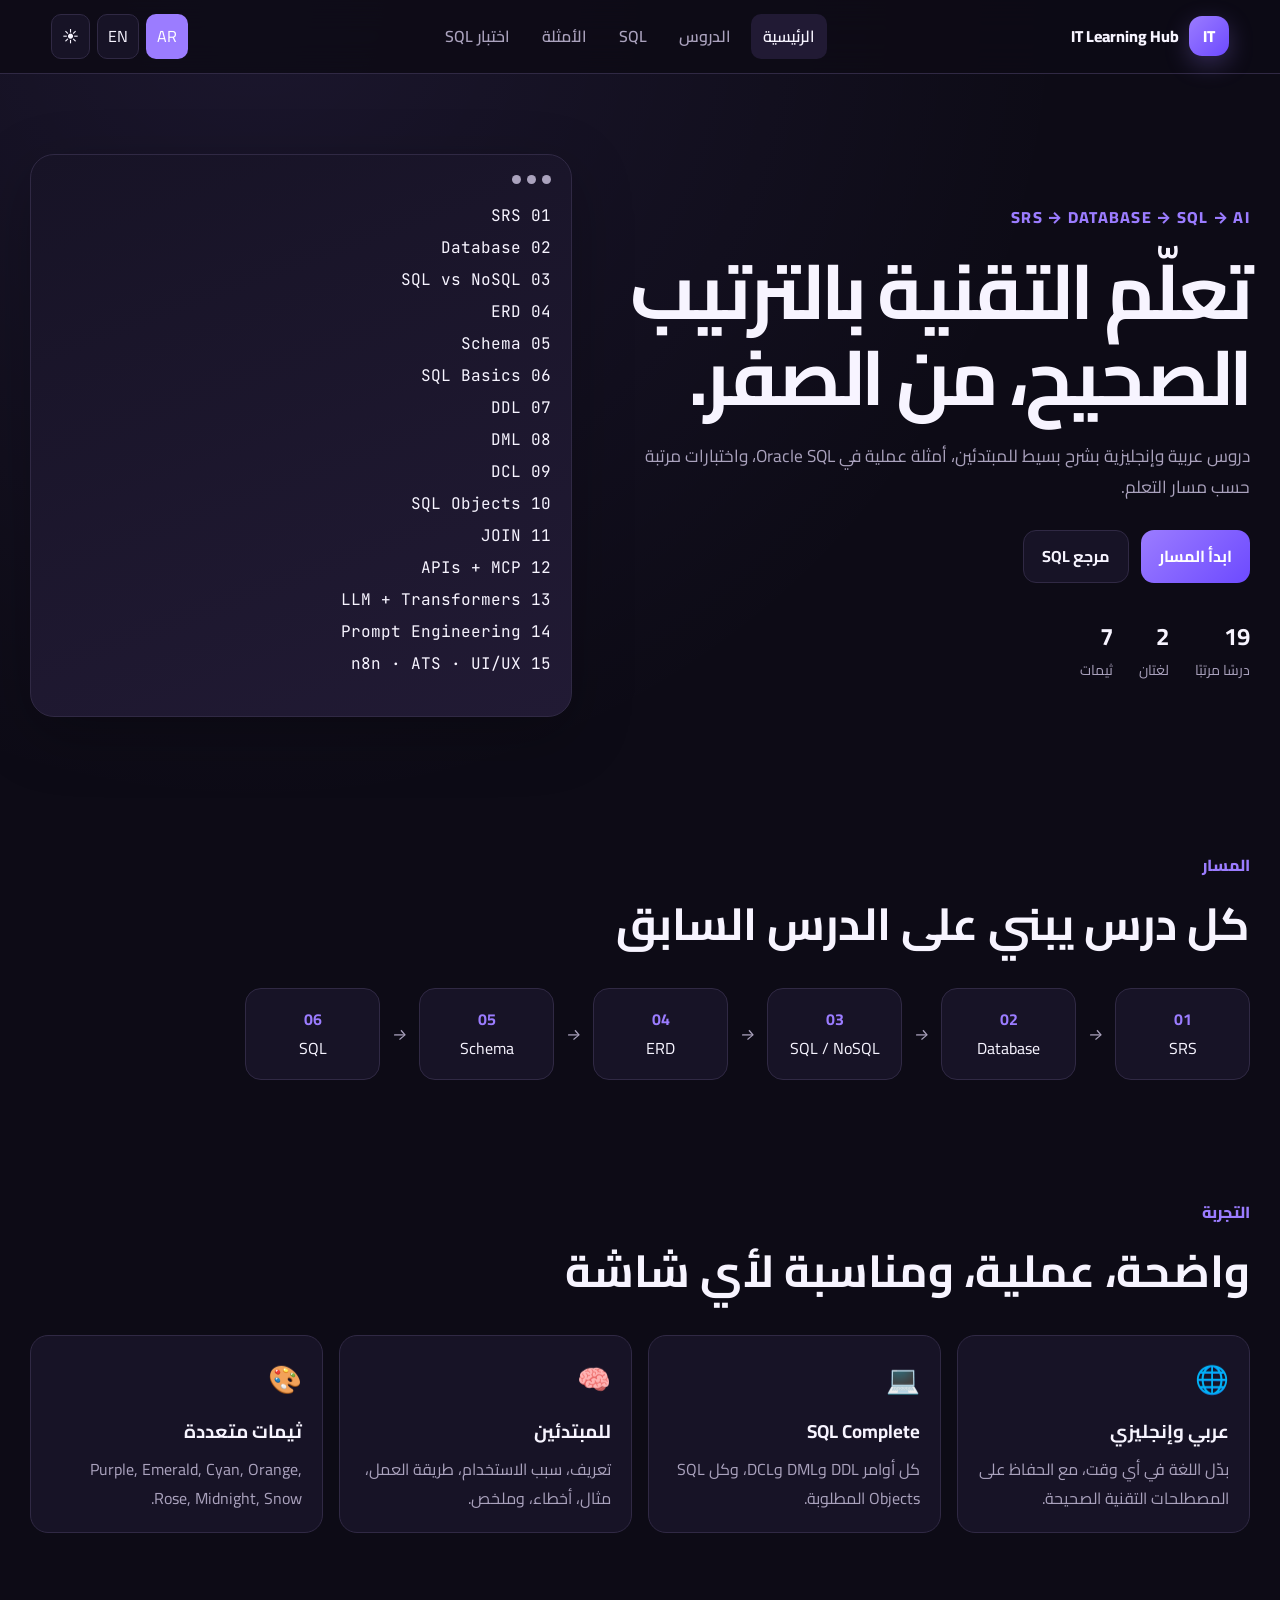
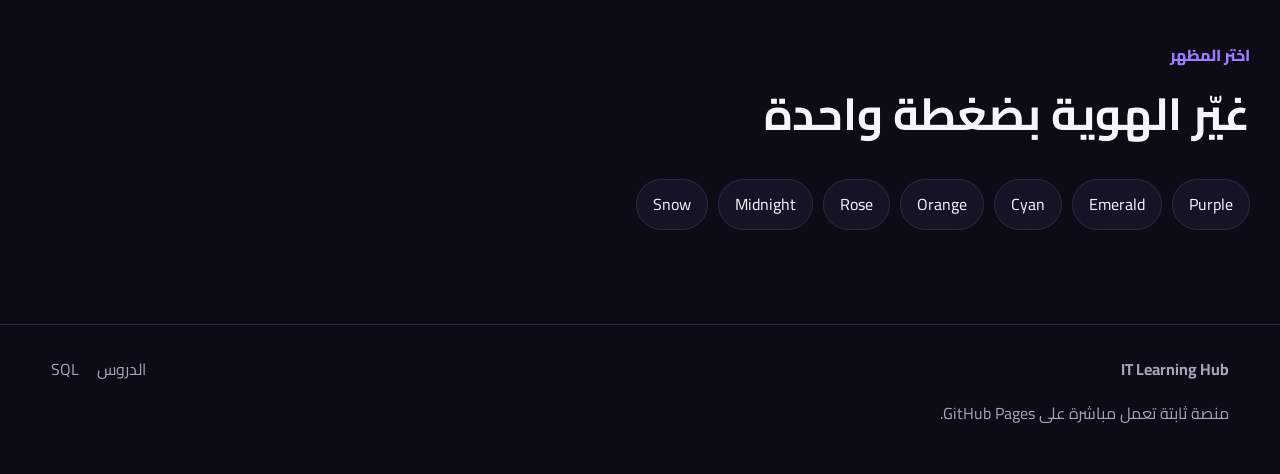
==== commit 06916bd4: "Add files via upload" ====
--- a/index.html
+++ b/index.html
@@ -1,44 +1,21 @@
-<!DOCTYPE html>
-<html lang="ar" dir="rtl">
-<head>
-  <meta charset="UTF-8">
-  <meta name="viewport" content="width=device-width, initial-scale=1.0">
-  <title>دليل قواعد البيانات</title>
-  <meta name="description" content="موقع عربي لتعلم قواعد البيانات و ERD و SQL">
-  <link rel="preconnect" href="https://fonts.googleapis.com">
-  <link href="https://fonts.googleapis.com/css2?family=Cairo:wght@300;400;600;700;900&family=JetBrains+Mono:wght@400;600&display=swap" rel="stylesheet">
-  <link rel="stylesheet" href="style.css">
-</head>
-<body>
-<header class="topbar">
-  <a class="brand" href="index.html"><span class="brand-orb">DB</span><span>دليل قواعد البيانات</span></a>
-  <button class="nav-toggle" aria-label="menu">☰</button>
-  <nav class="nav"><a href="index.html">الرئيسية</a><a href="lessons.html">الدروس</a><a href="oracle-practice.html">العملي</a><a href="quiz.html">الاختبار</a></nav>
-  <div class="actions"><button id="themeToggle" class="chip">☾</button></div>
-</header>
-<main>
-<section class="hero grid-2">
-  <div class="hero-copy reveal">
-    <p class="eyebrow">من المتطلبات إلى SQL</p>
-    <h1>تعلّم قواعد البيانات بأسلوب واضح ومفصل</h1>
-    <p class="lead">شرح عربي فقط، رسومات ERD، تحويل ERD إلى Schema خطوة بخطوة، أمثلة SQL جاهزة، واختبارات مراجعة. مناسب للطالب الذي يبدأ من الصفر.</p>
-    <div class="hero-actions"><a class="btn primary" href="lessons.html">ابدأ الدروس</a></div>
-    <div class="stats"><div><b>8+</b><span>دروس مفصلة</span></div><div><b>25+</b><span>رسم ومثال</span></div><div><b>AR</b><span>عربي فقط</span></div></div>
-  </div>
-  <div class="terminal-card reveal"><div class="dots"><span></span><span></span><span></span></div><pre><code>ERD
-  ↓
-Entities + Attributes
-  ↓
-Tables + Columns
-  ↓
-PK + FK
-  ↓
-SQL Schema</code></pre><div class="result-table"><div>FROM</div><div>TO</div><div>Customer Entity</div><div>customers Table</div><div>1:N Relationship</div><div>Foreign Key</div><div>M:N Relationship</div><div>Bridge Table</div></div></div>
-</section>
-<section class="section reveal"><div class="section-title"><p>المحتوى</p><h2>ليس مجرد شرح مختصر</h2></div><div class="cards four"><article class="card"><span class="icon">🧩</span><h3>ERD برسومات</h3><p>شرح الكيانات، الخصائص، المفاتيح، والعلاقات مع رسومات واضحة.</p></article><article class="card"><span class="icon">🔁</span><h3>ERD إلى Schema</h3><p>تحويل المثال خطوة بخطوة إلى جداول ومفاتيح وكود SQL.</p></article><article class="card"><span class="icon">📄</span><h3>SRS</h3><p>كيف نستخرج الكيانات والعلاقات من متطلبات النظام.</p></article><article class="card"><span class="icon">💻</span><h3>أمثلة SQL</h3><p>استعلامات جاهزة مع شرح ونتائج متوقعة جاهزة.</p></article></div></section>
-<section class="section reveal"><div class="section-title"><p>المسار</p><h2>ترتيب التعلم</h2></div><div class="timeline"><div><b>01</b><span>قاعدة البيانات</span></div><div><b>02</b><span>SQL و NoSQL</span></div><div><b>03</b><span>SRS</span></div><div><b>04</b><span>ERD</span></div><div><b>05</b><span>ERD إلى Schema</span></div><div><b>06</b><span>SELECT</span></div></div></section>
-</main>
-<footer class="footer"><div><b>دليل قواعد البيانات</b><p>موقع تعليمي عربي يعمل على GitHub Pages.</p></div><div class="footer-links"><a href="lessons.html">الدروس</a></div></footer>
-<script src="app.js"></script>
-</body>
-</html>
+<!doctype html><html lang="ar" dir="rtl"><head><meta charset="UTF-8"><meta name="viewport" content="width=device-width,initial-scale=1"><meta name="description" content="منصة ثنائية اللغة لتعلّم قواعد البيانات وSQL ومفاهيم التقنية للمبتدئين"><title>IT Learning Hub</title><link rel="preconnect" href="https://fonts.googleapis.com"><link href="https://fonts.googleapis.com/css2?family=Cairo:wght@400;500;600;700;800&family=Inter:wght@400;500;600;700;800&family=JetBrains+Mono:wght@400;600&display=swap" rel="stylesheet"><link rel="stylesheet" href="style.css"></head><body>
+<header class="topbar"><a class="brand" href="index.html"><span class="brand-orb">IT</span><span>IT Learning Hub</span></a><button class="nav-toggle" aria-label="menu">☰</button><nav class="nav"><a class="active" href="index.html" data-ar="الرئيسية" data-en="Home">الرئيسية</a><a href="lessons.html" data-ar="الدروس" data-en="Lessons">الدروس</a><a href="sql.html">SQL</a><a href="examples.html" data-ar="الأمثلة" data-en="Examples">الأمثلة</a><a href="quiz.html" data-ar="اختبار SQL" data-en="SQL Quiz">اختبار SQL</a></nav><div class="actions"><button class="chip" data-lang="ar">AR</button><button class="chip" data-lang="en">EN</button><button id="modeToggle" class="chip">☀</button></div></header>
+<main><section class="hero grid-2"><div class="hero-copy reveal"><p class="eyebrow">SRS → DATABASE → SQL → AI</p><h1 data-ar="تعلّم التقنية بالترتيب الصحيح، من الصفر." data-en="Learn technology in the right order, from zero.">تعلّم التقنية بالترتيب الصحيح، من الصفر.</h1><p class="lead" data-ar="دروس عربية وإنجليزية بشرح بسيط للمبتدئين، أمثلة عملية في Oracle SQL، واختبارات مرتبة حسب مسار التعلم." data-en="Arabic and English beginner-friendly lessons, practical Oracle SQL examples, and quizzes arranged by learning path.">دروس عربية وإنجليزية بشرح بسيط للمبتدئين، أمثلة عملية في Oracle SQL، واختبارات مرتبة حسب مسار التعلم.</p><div class="hero-actions"><a class="btn primary" href="lessons.html" data-ar="ابدأ المسار" data-en="Start learning">ابدأ المسار</a><a class="btn ghost" href="sql.html" data-ar="مرجع SQL" data-en="SQL reference">مرجع SQL</a></div><div class="stats"><div><b>19</b><span data-ar="درسًا مرتبًا" data-en="ordered lessons">درسًا مرتبًا</span></div><div><b>2</b><span data-ar="لغتان" data-en="languages">لغتان</span></div><div><b>7</b><span data-ar="ثيمات" data-en="themes">ثيمات</span></div></div></div><div class="terminal-card reveal"><div class="dots"><span></span><span></span><span></span></div><pre><code>01 SRS
+02 Database
+03 SQL vs NoSQL
+04 ERD
+05 Schema
+06 SQL Basics
+07 DDL
+08 DML
+09 DCL
+10 SQL Objects
+11 JOIN
+12 APIs + MCP
+13 LLM + Transformers
+14 Prompt Engineering
+15 n8n · ATS · UI/UX</code></pre></div></section>
+<section class="section reveal"><div class="section-title"><p data-ar="المسار" data-en="Learning path">المسار</p><h2 data-ar="كل درس يبني على الدرس السابق" data-en="Every lesson builds on the previous one">كل درس يبني على الدرس السابق</h2></div><div class="roadmap"><div><b>01</b><span>SRS</span></div><i>→</i><div><b>02</b><span>Database</span></div><i>→</i><div><b>03</b><span>SQL / NoSQL</span></div><i>→</i><div><b>04</b><span>ERD</span></div><i>→</i><div><b>05</b><span>Schema</span></div><i>→</i><div><b>06</b><span>SQL</span></div></div></section>
+<section class="section reveal"><div class="section-title"><p data-ar="التجربة" data-en="Experience">التجربة</p><h2 data-ar="واضحة، عملية، ومناسبة لأي شاشة" data-en="Clear, practical, and responsive">واضحة، عملية، ومناسبة لأي شاشة</h2></div><div class="cards four"><article class="card"><span class="icon">🌐</span><h3 data-ar="عربي وإنجليزي" data-en="Arabic & English">عربي وإنجليزي</h3><p data-ar="بدّل اللغة في أي وقت، مع الحفاظ على المصطلحات التقنية الصحيحة." data-en="Switch languages anytime while keeping technical terms accurate.">بدّل اللغة في أي وقت، مع الحفاظ على المصطلحات التقنية الصحيحة.</p></article><article class="card"><span class="icon">💻</span><h3>SQL Complete</h3><p data-ar="كل أوامر DDL وDML وDCL، وكل SQL Objects المطلوبة." data-en="All DDL, DML, DCL commands and required SQL objects.">كل أوامر DDL وDML وDCL، وكل SQL Objects المطلوبة.</p></article><article class="card"><span class="icon">🧠</span><h3 data-ar="للمبتدئين" data-en="For beginners">للمبتدئين</h3><p data-ar="تعريف، سبب الاستخدام، طريقة العمل، مثال، أخطاء، وملخص." data-en="Definition, purpose, how it works, example, mistakes, and summary.">تعريف، سبب الاستخدام، طريقة العمل، مثال، أخطاء، وملخص.</p></article><article class="card"><span class="icon">🎨</span><h3 data-ar="ثيمات متعددة" data-en="Multiple themes">ثيمات متعددة</h3><p data-ar="Purple, Emerald, Cyan, Orange, Rose, Midnight, Snow." data-en="Purple, Emerald, Cyan, Orange, Rose, Midnight, and Snow.">Purple, Emerald, Cyan, Orange, Rose, Midnight, Snow.</p></article></div></section>
+<section class="section reveal"><div class="section-title"><p data-ar="اختر المظهر" data-en="Choose a theme">اختر المظهر</p><h2 data-ar="غيّر الهوية بضغطة واحدة" data-en="Change the visual identity instantly">غيّر الهوية بضغطة واحدة</h2></div><div class="theme-picker"><button data-theme-choice="purple">Purple</button><button data-theme-choice="emerald">Emerald</button><button data-theme-choice="cyan">Cyan</button><button data-theme-choice="orange">Orange</button><button data-theme-choice="rose">Rose</button><button data-theme-choice="midnight">Midnight</button><button data-theme-choice="snow">Snow</button></div></section></main>
+<footer class="footer"><div><b>IT Learning Hub</b><p data-ar="منصة ثابتة تعمل مباشرة على GitHub Pages." data-en="A static platform ready for GitHub Pages.">منصة ثابتة تعمل مباشرة على GitHub Pages.</p></div><div class="footer-links"><a href="lessons.html" data-ar="الدروس" data-en="Lessons">الدروس</a><a href="sql.html">SQL</a></div></footer><script src="app.js"></script></body></html>
--- a/style.css
+++ b/style.css
@@ -1,72 +1,6 @@
-
-:root{--bg:#070a13;--surface:rgba(15,23,42,.78);--surface2:rgba(30,41,59,.78);--text:#eef6ff;--muted:#9fb0ca;--primary:#4f8cff;--accent:#20e3d2;--border:rgba(148,163,184,.22);--shadow:0 30px 80px rgba(0,0,0,.35);--radius:24px}html[data-theme="light"]{--bg:#f7fbff;--surface:rgba(255,255,255,.82);--surface2:rgba(241,245,249,.88);--text:#08111f;--muted:#52606f;--primary:#2563eb;--accent:#0891b2;--border:rgba(15,23,42,.13);--shadow:0 25px 70px rgba(37,99,235,.12)}*{box-sizing:border-box}body{margin:0;background:radial-gradient(circle at 15% 15%,rgba(79,140,255,.22),transparent 30%),radial-gradient(circle at 85% 5%,rgba(32,227,210,.18),transparent 27%),var(--bg);color:var(--text);font-family:Cairo,Inter,sans-serif;line-height:1.7;min-height:100vh}body:before{content:"";position:fixed;inset:0;background-image:linear-gradient(rgba(255,255,255,.03) 1px,transparent 1px),linear-gradient(90deg,rgba(255,255,255,.03) 1px,transparent 1px);background-size:44px 44px;mask-image:linear-gradient(to bottom,#000,transparent);pointer-events:none}.topbar{position:sticky;top:0;z-index:20;display:flex;align-items:center;justify-content:space-between;gap:18px;margin:16px auto;padding:12px 18px;max-width:1180px;border:1px solid var(--border);background:var(--surface);backdrop-filter:blur(18px);border-radius:999px;box-shadow:var(--shadow)}.brand{display:flex;align-items:center;gap:10px;text-decoration:none;color:var(--text);font-weight:900}.brand-orb{display:grid;place-items:center;width:42px;height:42px;border-radius:50%;background:linear-gradient(135deg,var(--primary),var(--accent));color:#fff;font-family:Inter;font-size:13px;box-shadow:0 0 35px rgba(79,140,255,.5)}.nav{display:flex;gap:6px}.nav a,.chip{color:var(--text);text-decoration:none;border:1px solid transparent;background:transparent;border-radius:999px;padding:9px 14px;font-weight:700;cursor:pointer}.nav a:hover,.chip:hover{border-color:var(--border);background:var(--surface2)}.actions{display:flex;gap:8px}.nav-toggle{display:none}.hero,.section,.page-head,.lab-layout,.playground,.quiz-box{max-width:1180px;margin:0 auto;padding:70px 20px}.grid-2{display:grid;grid-template-columns:1.05fr .95fr;gap:36px;align-items:center}.eyebrow{color:var(--accent);font-weight:900;letter-spacing:.05em}.hero h1,.page-head h1{font-size:clamp(2.2rem,6vw,5rem);line-height:1.04;margin:12px 0;background:linear-gradient(135deg,var(--text),var(--accent),var(--primary));-webkit-background-clip:text;color:transparent}.lead,.page-head p,.section-title p{font-size:1.15rem;color:var(--muted);max-width:750px}.btn{display:inline-flex;align-items:center;justify-content:center;text-decoration:none;border:1px solid var(--border);border-radius:16px;padding:13px 20px;font-weight:900;color:var(--text);cursor:pointer}.primary{background:linear-gradient(135deg,var(--primary),var(--accent));color:white;border:0;box-shadow:0 16px 40px rgba(79,140,255,.25)}.ghost{background:var(--surface)}.hero-actions{display:flex;gap:12px;flex-wrap:wrap;margin:28px 0}.stats{display:grid;grid-template-columns:repeat(3,1fr);gap:12px}.stats div,.card,.terminal-card,.progress-card,.lesson-card,.lab-menu,.lab-content,.editor,.output,.quiz-box{border:1px solid var(--border);background:var(--surface);backdrop-filter:blur(18px);border-radius:var(--radius);box-shadow:var(--shadow)}.stats div{padding:16px;text-align:center}.stats b{font-size:1.8rem;color:var(--accent);display:block}.terminal-card{padding:20px;transform:perspective(900px) rotateY(-5deg);position:relative;overflow:hidden}.terminal-card:after{content:"";position:absolute;width:220px;height:220px;background:var(--primary);filter:blur(80px);opacity:.25;left:-70px;bottom:-70px}.dots{display:flex;gap:8px;margin-bottom:16px}.dots span{width:12px;height:12px;border-radius:50%;background:var(--accent);opacity:.75}pre,textarea{font-family:'JetBrains Mono',monospace}.terminal-card pre{direction:ltr;text-align:left;background:#020617;color:#dbeafe;border-radius:16px;padding:18px;overflow:auto}.result-table{display:grid;grid-template-columns:1fr 1fr;gap:1px;background:var(--border);border-radius:16px;overflow:hidden;direction:ltr}.result-table div{padding:10px 12px;background:var(--surface2)}.section-title{text-align:center;margin-bottom:30px}.section-title h2,.dashboard-preview h2{font-size:clamp(1.8rem,4vw,3rem);margin:0}.cards{display:grid;gap:18px}.four{grid-template-columns:repeat(4,1fr)}.card{padding:24px;transition:.25s}.card:hover,.lesson-card:hover{transform:translateY(-8px);border-color:var(--accent)}.icon{font-size:2.3rem}.timeline{display:grid;grid-template-columns:repeat(6,1fr);gap:12px}.timeline div{padding:18px;border:1px solid var(--border);background:var(--surface);border-radius:20px;text-align:center}.timeline b{display:block;color:var(--accent)}.dashboard-preview{display:grid;grid-template-columns:1fr 320px;gap:24px;align-items:center}.progress-card{padding:25px;text-align:center}.ring{width:170px;height:170px;border-radius:50%;display:grid;place-items:center;margin:0 auto 20px;background:conic-gradient(var(--accent) var(--p,0deg),var(--surface2) 0);font-size:2rem;font-weight:900}.lesson-grid{max-width:1180px;margin:0 auto 60px;padding:0 20px;display:grid;grid-template-columns:repeat(3,1fr);gap:18px}.lesson-card{padding:24px}.lesson-card .tag{color:var(--accent);font-weight:900}.lesson-card button{margin-top:12px}.lab-layout{display:grid;grid-template-columns:280px 1fr;gap:20px;padding-top:0}.lab-menu{padding:14px;align-self:start;position:sticky;top:100px}.lab-menu button{width:100%;margin:6px 0;text-align:start}.lab-content{padding:28px}.codebox{position:relative;background:#020617;color:#dbeafe;padding:18px;border-radius:16px;overflow:auto;direction:ltr;text-align:left}.copy-btn{position:absolute;top:10px;inset-inline-end:10px}.note{border-inline-start:4px solid var(--accent);padding:12px 16px;background:var(--surface2);border-radius:12px}.playground{display:grid;grid-template-columns:1.1fr .9fr;gap:20px;padding-top:0}.editor,.output{padding:18px}.editor-bar{display:flex;gap:10px;margin-bottom:12px;flex-wrap:wrap}textarea{width:100%;min-height:300px;border:1px solid var(--border);border-radius:18px;background:#020617;color:#dbeafe;padding:18px;font-size:15px;direction:ltr;text-align:left}.table{width:100%;border-collapse:collapse;overflow:hidden;border-radius:16px}.table th,.table td{border:1px solid var(--border);padding:10px;text-align:start}.table th{color:var(--accent)}.question{padding:18px;border:1px solid var(--border);border-radius:18px;margin:14px 0;background:var(--surface2)}.question label{display:block;margin:8px 0}.footer{max-width:1180px;margin:50px auto 25px;padding:24px 20px;border-top:1px solid var(--border);display:flex;justify-content:space-between;gap:20px;color:var(--muted)}.footer a{color:var(--muted);margin-inline:8px}.reveal{opacity:0;transform:translateY(18px);transition:.7s}.reveal.in{opacity:1;transform:none}@media(max-width:900px){.topbar{border-radius:24px;align-items:flex-start}.nav-toggle{display:block}.nav{display:none;position:absolute;top:74px;left:16px;right:16px;flex-direction:column;background:var(--surface);padding:14px;border:1px solid var(--border);border-radius:22px}.nav.open{display:flex}.grid-2,.dashboard-preview,.lab-layout,.playground{grid-template-columns:1fr}.four,.lesson-grid,.timeline{grid-template-columns:1fr}.terminal-card{transform:none}.footer{flex-direction:column}.lab-menu{position:static}}
-
-/* Detailed lesson reader */
-.lessons-head{padding-bottom:25px}.lessons-shell{max-width:1180px;margin:0 auto 70px;padding:0 20px;display:grid;grid-template-columns:310px 1fr;gap:22px}.lesson-sidebar,.lesson-reader{border:1px solid var(--border);background:var(--surface);backdrop-filter:blur(18px);box-shadow:var(--shadow);border-radius:var(--radius)}.lesson-sidebar{padding:16px;align-self:start;position:sticky;top:105px}.search-wrap input{width:100%;border:1px solid var(--border);background:var(--surface2);color:var(--text);border-radius:16px;padding:13px 15px;font-family:Cairo,Inter,sans-serif;font-weight:700}.lesson-list{display:flex;flex-direction:column;gap:8px;margin-top:12px}.lesson-link{display:grid;grid-template-columns:42px 1fr;gap:10px;align-items:center;text-align:start;border:1px solid var(--border);background:transparent;color:var(--text);border-radius:16px;padding:12px;cursor:pointer;font-family:Cairo,Inter,sans-serif}.lesson-link b{display:grid;place-items:center;width:34px;height:34px;border-radius:12px;background:var(--surface2);color:var(--accent)}.lesson-link span{font-weight:900}.lesson-link small{display:block;color:var(--muted);font-weight:600}.lesson-link.active,.lesson-link:hover{border-color:var(--accent);background:var(--surface2)}.lesson-reader{padding:28px;min-height:700px}.lesson-hero{display:grid;grid-template-columns:auto 1fr;gap:18px;align-items:start;border-bottom:1px solid var(--border);padding-bottom:24px;margin-bottom:24px}.lesson-icon{font-size:2.5rem;width:70px;height:70px;display:grid;place-items:center;border-radius:24px;background:linear-gradient(135deg,rgba(79,140,255,.22),rgba(32,227,210,.18));border:1px solid var(--border)}.lesson-reader h2{font-size:clamp(1.8rem,4vw,3.2rem);line-height:1.15;margin:0 0 10px}.lesson-reader h3{font-size:1.35rem;margin:0 0 10px}.lesson-reader p,.lesson-reader li{color:var(--muted);font-size:1.04rem}.deep-block{border:1px solid var(--border);background:rgba(255,255,255,.025);border-radius:22px;padding:22px;margin:16px 0}.deep-block.warn{border-color:rgba(251,191,36,.45);background:rgba(251,191,36,.06)}.deep-block.info{border-color:rgba(32,227,210,.45);background:rgba(32,227,210,.06)}.lesson-diagram{margin:20px 0}.diagram-flow{display:flex;gap:10px;align-items:center;justify-content:center;flex-wrap:wrap}.diagram-flow div,.sql-map span{border:1px solid var(--border);background:var(--surface2);border-radius:16px;padding:12px 18px;font-weight:900}.diagram-flow span{color:var(--accent);font-weight:900}.compare{display:grid;grid-template-columns:1fr 1fr;gap:14px}.compare>div,.entity,.relation-card,.schema-table,.rule-card{border:1px solid var(--border);background:var(--surface2);border-radius:18px;padding:16px}.entity b{display:block;color:var(--accent);margin-bottom:8px}.entity span{display:block;font-family:'JetBrains Mono',monospace;font-size:.92rem;color:var(--text);border-top:1px solid var(--border);padding:6px 0}.erd-box{display:grid;grid-template-columns:1fr auto 1fr;gap:16px;align-items:center;margin:16px 0}.rel{text-align:center;font-weight:900;color:var(--accent);min-width:140px}.tree{direction:ltr;text-align:left;border:1px solid var(--border);background:var(--surface2);border-radius:20px;padding:20px;font-family:'JetBrains Mono',monospace}.sql-map{display:flex;gap:8px;flex-wrap:wrap;justify-content:center}.schema-grid{display:grid;grid-template-columns:repeat(2,1fr);gap:14px}.schema-table h4{margin:0 0 10px;color:var(--accent)}.schema-table code{display:block;direction:ltr;text-align:left;white-space:pre-wrap;color:var(--text);font-family:'JetBrains Mono',monospace}.mapping-visual{display:grid;gap:14px}.map-row{display:grid;grid-template-columns:160px 1fr;gap:12px;align-items:center}.map-label{font-weight:900;color:var(--accent)}.rel-arrow{height:3px;background:linear-gradient(90deg,var(--primary),var(--accent));border-radius:999px;position:relative}.rel-arrow:after{content:'➜';position:absolute;inset-inline-end:-6px;top:-16px;color:var(--accent)}.step-badge{display:inline-grid;place-items:center;width:34px;height:34px;border-radius:12px;background:linear-gradient(135deg,var(--primary),var(--accent));color:#fff;margin-inline-end:8px;font-family:Inter;font-weight:900}.lesson-actions{display:flex;gap:10px;flex-wrap:wrap;margin-top:22px}.mini-table{width:100%;border-collapse:collapse;margin-top:10px}.mini-table th,.mini-table td{border:1px solid var(--border);padding:10px;vertical-align:top}.mini-table th{color:var(--accent);background:var(--surface2)}@media(max-width:900px){.lessons-shell{grid-template-columns:1fr}.lesson-sidebar{position:static}.lesson-hero,.erd-box,.compare,.schema-grid,.map-row{grid-template-columns:1fr}.rel{text-align:start}.lesson-reader{padding:18px}}
-/* Arabic-only detailed lesson enhancements */
-.relation-gallery{display:grid;grid-template-columns:repeat(3,1fr);gap:14px;margin:18px 0}.simple-rel{display:flex;align-items:center;justify-content:space-between;gap:10px;border:1px dashed var(--border);border-radius:16px;padding:14px;margin-top:10px}.simple-rel span{color:var(--accent);font-weight:900}.chen{direction:ltr;display:flex;align-items:center;justify-content:center;gap:14px;flex-wrap:wrap;margin-top:12px}.rect{border:2px solid var(--accent);border-radius:10px;padding:14px 20px;font-weight:900}.diamond{width:120px;height:120px;border:2px solid var(--primary);transform:rotate(45deg);display:grid;place-items:center;text-align:center}.diamond::before{content:attr(class)}.diamond{font-size:0}.diamond:after{content:'WORKS_FOR';transform:rotate(-45deg);font-size:13px;font-weight:900;color:var(--text)}.oval{border:2px solid var(--border);border-radius:50%;padding:14px 26px;background:var(--surface2);font-weight:900}.compare.big>div{min-height:260px}.examples-grid{padding-top:0;display:grid;grid-template-columns:repeat(2,1fr);gap:18px}html[dir="rtl"] .codebox, html[dir="rtl"] pre, html[dir="rtl"] code{direction:ltr;text-align:left;unicode-bidi:embed}html[dir="rtl"] .mini-table{direction:ltr;text-align:left}html[dir="rtl"] .mini-table th, html[dir="rtl"] .mini-table td{text-align:left}.lesson-reader{overflow:hidden}.lesson-reader .deep-block p{text-align:right}.lesson-reader .deep-block li{text-align:right}@media(max-width:900px){.relation-gallery,.examples-grid{grid-template-columns:1fr}.chen{transform:scale(.92)}}
-
-/* ERD Chen-style detailed drawings */
-.symbol-grid{display:grid;grid-template-columns:repeat(4,1fr);gap:14px;margin:18px 0}.symbol-card{border:1px solid var(--border);background:var(--surface2);border-radius:18px;padding:16px;text-align:center}.symbol-card h4{margin:10px 0 6px}.chen-rect,.chen-weak{display:inline-grid;place-items:center;min-width:110px;min-height:44px;border-radius:8px;border:3px solid #8ab4ff;background:#111a33;color:#fff;font-weight:900}.chen-weak{box-shadow:0 0 0 4px rgba(138,180,255,.25)}.chen-diamond{display:inline-grid;place-items:center;width:86px;height:86px;transform:rotate(45deg);border:3px solid #8ab4ff;background:rgba(138,180,255,.08);color:#fff;font-weight:900;margin:8px}.chen-diamond::first-letter{transform:rotate(-45deg)}.chen-diamond.double{box-shadow:0 0 0 5px rgba(32,227,210,.22);border-color:#20e3d2}.chen-oval{display:inline-grid;place-items:center;min-width:100px;min-height:42px;border-radius:999px;border:3px solid #1f2a44;background:#071024;color:#fff;font-weight:900;padding:0 16px}.chen-oval.key{text-decoration:underline;text-decoration-thickness:3px;text-decoration-color:#20e3d2}.chen-oval.multi{box-shadow:0 0 0 5px rgba(138,180,255,.22)}.chen-oval.derived{border-style:dashed}.company-erd{direction:ltr;position:relative;min-height:760px;border:1px solid var(--border);background:linear-gradient(180deg,rgba(255,255,255,.04),rgba(255,255,255,.01));border-radius:24px;margin:18px 0;overflow:auto}.company-erd .box{position:absolute;display:grid;place-items:center;width:150px;height:48px;border-radius:8px;background:#101a35;color:#fff;font-weight:900;border:2px solid #8ab4ff;z-index:2}.company-erd .employee{left:135px;top:180px}.company-erd .dept{left:750px;top:180px}.company-erd .project{left:760px;top:395px}.company-erd .dependent{left:135px;top:620px}.company-erd .weak{box-shadow:0 0 0 5px rgba(138,180,255,.2)}.company-erd .diamond-node{position:absolute;width:100px;height:100px;transform:rotate(45deg);border:2px solid #8ab4ff;background:rgba(138,180,255,.06);z-index:2}.company-erd .diamond-node:after{content:attr(class);position:absolute;inset:0;display:grid;place-items:center;transform:rotate(-45deg);font-size:10px;color:var(--text);font-weight:900;text-align:center}.company-erd .worksfor{left:450px;top:160px}.company-erd .manages{left:475px;top:330px}.company-erd .controls{left:790px;top:300px}.company-erd .workson{left:350px;top:385px}.company-erd .supervision{left:130px;top:485px}.company-erd .dependsof{left:160px;top:520px;border-color:#20e3d2;box-shadow:0 0 0 5px rgba(32,227,210,.14)}.company-erd .bubble{position:absolute;display:grid;place-items:center;min-width:72px;height:36px;padding:0 10px;border-radius:999px;background:#071024;border:2px solid #1f2a44;color:#fff;font-size:12px;font-weight:800;z-index:2}.company-erd .bubble.key{text-decoration:underline;text-decoration-color:#20e3d2;text-decoration-thickness:3px}.company-erd .bubble.multi{box-shadow:0 0 0 5px rgba(138,180,255,.20)}.company-erd .bubble.derived{border-style:dashed}.b1{left:90px;top:48px}.b2{left:185px;top:48px}.b3{left:280px;top:48px}.b4{left:60px;top:110px}.b5{left:140px;top:125px}.b6{left:295px;top:125px}.b7{left:365px;top:125px}.b8{left:430px;top:180px}.d1{left:820px;top:60px}.d2{left:700px;top:80px}.d3{left:900px;top:85px}.d4{left:625px;top:135px}.startdate{left:540px;top:410px}.p1{left:710px;top:540px}.p2{left:830px;top:540px}.p3{left:930px;top:540px}.hours{left:505px;top:500px}.dep1{left:75px;top:685px}.dep2{left:180px;top:695px}.dep3{left:305px;top:685px}.dep4{left:430px;top:685px}.role{position:absolute;color:var(--accent);font-weight:900;font-size:12px;z-index:2}.sup{left:20px;top:475px}.sub{left:30px;top:575px}.erd-lines{position:absolute;inset:0;min-width:1000px;height:720px;z-index:1}.erd-lines line{stroke:rgba(138,180,255,.75);stroke-width:2}.mapping-step{border:1px solid var(--border);background:rgba(255,255,255,.025);border-radius:22px;padding:22px;margin:18px 0}.map-transform{display:flex;align-items:center;justify-content:center;gap:22px;flex-wrap:wrap}.map-transform>span{color:var(--accent);font-size:2rem;font-weight:900}.final-schema{direction:ltr;text-align:left;font-family:'JetBrains Mono',monospace;display:grid;gap:10px}.final-schema div{border:1px solid var(--border);background:var(--surface2);border-radius:14px;padding:12px;overflow:auto}@media(max-width:900px){.symbol-grid{grid-template-columns:1fr 1fr}.company-erd{min-height:780px}.company-erd{transform-origin:top left}.company-erd:after{content:'اسحب يمينًا ويسارًا لرؤية الرسم كاملًا';position:sticky;left:10px;bottom:10px;display:inline-block;background:var(--surface);border:1px solid var(--border);border-radius:12px;padding:8px 10px;color:var(--muted)}}@media(max-width:560px){.symbol-grid{grid-template-columns:1fr}.company-erd{font-size:.85rem}}
-
-/* Final responsive ERD image layout */
-.erd-image-card{
-  margin:22px 0;
-  padding:14px;
-  border:1px solid var(--border);
-  background:linear-gradient(180deg,rgba(255,255,255,.05),rgba(255,255,255,.015));
-  border-radius:24px;
-  box-shadow:var(--shadow);
-  overflow:hidden;
-}
-.erd-image-card a{display:block;text-decoration:none;color:inherit}
-.responsive-erd-img{
-  display:block;
-  width:100%;
-  max-width:100%;
-  height:auto;
-  border-radius:18px;
-  border:1px solid rgba(148,163,184,.22);
-  background:#071024;
-}
-.erd-image-card figcaption{
-  margin-top:12px;
-  color:var(--muted);
-  text-align:center;
-  font-weight:700;
-}
-@media (max-width: 768px){
-  .erd-image-card{padding:8px;border-radius:18px;margin-inline:-6px}
-  .responsive-erd-img{border-radius:14px}
-  .erd-image-card figcaption{font-size:.88rem;line-height:1.6}
-}
-@media (hover:hover){
-  .responsive-erd-img{transition:transform .25s ease, filter .25s ease}
-  .responsive-erd-img:hover{transform:scale(1.01);filter:saturate(1.05)}
-}
-/* Safer cross-device behavior */
-img,svg,video,canvas{max-width:100%}
-pre,.codebox,.schema-table,.final-schema div,.mini-table{max-width:100%;overflow-x:auto;-webkit-overflow-scrolling:touch}
-button,a,input,textarea{touch-action:manipulation}
-@supports not (backdrop-filter: blur(18px)){
-  .topbar,.lesson-sidebar,.lesson-reader,.card,.deep-block{background:rgba(15,23,42,.96)}
-}
-
-/* ===== Question Bank Upgrade ===== */
-.quiz-dashboard{display:grid;grid-template-columns:repeat(3,minmax(0,1fr));gap:16px;margin:22px 0}.stat-card{padding:18px;border:1px solid var(--border);border-radius:22px;background:linear-gradient(145deg,rgba(255,255,255,.08),rgba(255,255,255,.03));box-shadow:var(--shadow)}.stat-card b{display:block;font-size:34px;color:var(--accent)}.stat-card span{color:var(--muted)}.quiz-topline{display:flex;align-items:center;justify-content:space-between;gap:18px;margin-bottom:20px}.question-card{border:1px solid var(--border);border-radius:24px;padding:20px;margin:18px 0;background:rgba(255,255,255,.045);box-shadow:0 16px 45px rgba(0,0,0,.14)}.question-meta{display:flex;gap:10px;flex-wrap:wrap;margin-bottom:10px}.question-meta span{font-size:12px;padding:6px 10px;border-radius:999px;background:rgba(20,184,166,.14);color:var(--accent)}.options-grid{display:grid;grid-template-columns:1fr 1fr;gap:12px;margin-top:16px}.option-btn{border:1px solid var(--border);border-radius:16px;padding:13px 14px;background:rgba(255,255,255,.06);color:var(--text);font-family:inherit;text-align:right;cursor:pointer;transition:.2s}.option-btn:hover{transform:translateY(-2px);border-color:var(--accent)}.option-btn.correct{background:rgba(34,197,94,.18);border-color:#22c55e}.option-btn.wrong{background:rgba(239,68,68,.16);border-color:#ef4444}.option-btn:disabled{cursor:default;transform:none}.mini-hint{margin-top:12px;border:0;border-radius:999px;padding:9px 13px;background:rgba(250,204,21,.14);color:var(--text);font-family:inherit;cursor:pointer}.hint-box{margin:12px 0;padding:13px;border-radius:16px;background:rgba(250,204,21,.13);border:1px solid rgba(250,204,21,.25)}.answer-feedback{margin-top:14px}.feedback-ok,.feedback-bad,.result-card{padding:14px 16px;border-radius:18px}.feedback-ok{background:rgba(34,197,94,.13);border:1px solid rgba(34,197,94,.28)}.feedback-bad{background:rgba(239,68,68,.12);border:1px solid rgba(239,68,68,.28)}.result-card{margin-top:22px;background:rgba(59,130,246,.12);border:1px solid rgba(59,130,246,.25);text-align:center}.responsive-erd-figure figcaption{font-size:14px;color:var(--muted);text-align:center;margin-top:10px}@media(max-width:760px){.quiz-dashboard{grid-template-columns:1fr}.quiz-topline{align-items:flex-start;flex-direction:column}.options-grid{grid-template-columns:1fr}.question-card{padding:16px}.stat-card b{font-size:28px}}
-
-/* Fancy lessons dropdown / accordion menu */
-.lesson-list{gap:12px}
-.lesson-group{border:1px solid var(--border);border-radius:22px;background:linear-gradient(145deg,rgba(255,255,255,.055),rgba(255,255,255,.018));overflow:hidden;box-shadow:0 12px 34px rgba(2,6,23,.16)}
-.lesson-group-head{width:100%;display:grid;grid-template-columns:42px 1fr auto 28px;gap:10px;align-items:center;border:0;background:transparent;color:var(--text);padding:14px;cursor:pointer;font-family:Cairo,Inter,sans-serif;text-align:start}
-.group-ico{width:40px;height:40px;border-radius:16px;display:grid;place-items:center;background:linear-gradient(135deg,rgba(79,140,255,.23),rgba(32,227,210,.16));border:1px solid var(--border);font-size:1.25rem}
-.group-text b{display:block;font-size:.98rem;font-weight:900}.group-text small{display:block;color:var(--muted);font-size:.78rem;margin-top:2px}.group-progress{font-family:Inter,Cairo,sans-serif;font-weight:900;font-size:.78rem;color:var(--accent);background:var(--surface2);border:1px solid var(--border);border-radius:999px;padding:5px 9px;direction:ltr}.group-arrow{display:grid;place-items:center;color:var(--accent);font-weight:900;font-size:1.25rem;transition:.25s}.lesson-group.open .group-arrow{transform:rotate(180deg)}
-.lesson-group-body{display:grid;grid-template-rows:0fr;transition:grid-template-rows .32s ease, padding .32s ease;overflow:hidden}.lesson-group.open .lesson-group-body{grid-template-rows:1fr;padding:0 10px 10px}.lesson-group-inner{min-height:0;overflow:hidden}.lesson-group-body .lesson-link{margin-top:8px;background:rgba(255,255,255,.025);position:relative;grid-template-columns:38px 1fr 20px}.lesson-link i{font-style:normal;color:#22c55e;font-weight:900}.lesson-link.is-done b{background:rgba(34,197,94,.16);color:#22c55e}.lesson-link.active{box-shadow:inset 0 0 0 1px var(--accent),0 10px 25px rgba(32,227,210,.10)}.empty-lessons{padding:18px;text-align:center;color:var(--muted);border:1px dashed var(--border);border-radius:18px;background:var(--surface2)}
-@media(max-width:900px){.lessons-shell{display:block}.lesson-sidebar{margin-bottom:18px;border-radius:24px}.lesson-list{max-height:58vh;overflow:auto;padding-inline-end:3px}.lesson-group-head{grid-template-columns:38px 1fr auto 24px;padding:12px}.group-ico{width:36px;height:36px;border-radius:14px}.group-text b{font-size:.92rem}.group-text small{font-size:.72rem}.lesson-group.open .lesson-group-body{padding:0 8px 8px}.lesson-group-body .lesson-link{grid-template-columns:34px 1fr 18px;padding:10px}}
-@supports not (grid-template-rows: 0fr){.lesson-group-body{display:none}.lesson-group.open .lesson-group-body{display:block}.lesson-group-inner{overflow:visible}}
-
-/* تحديث: جعل الشرح أبسط للمبتدئين وإخفاء زر الأمثلة من صفحات الدروس */
-.beginner-box{border-inline-start:5px solid var(--accent);background:linear-gradient(135deg,rgba(32,227,210,.12),rgba(79,140,255,.08)),var(--surface)!important}
-.beginner-box p{font-size:1.08rem;font-weight:700;color:var(--text);line-height:2}
-.lesson-actions{display:flex;gap:12px;flex-wrap:wrap;margin-top:24px}
-@media(max-width:700px){.beginner-box p{font-size:1rem}.lesson-actions .btn{width:100%}}
+:root{--bg:#0d0b16;--panel:#171326;--panel2:#211a34;--text:#f7f4ff;--muted:#aaa2bd;--accent:#9b7cff;--accent2:#6d4aff;--line:#302944;--ok:#42d392;--danger:#ff6b81;--shadow:0 18px 60px rgba(0,0,0,.25)}
+:root[data-theme=emerald]{--accent:#34d399;--accent2:#059669}:root[data-theme=cyan]{--accent:#22d3ee;--accent2:#0891b2}:root[data-theme=orange]{--accent:#fb923c;--accent2:#ea580c}:root[data-theme=rose]{--accent:#fb7185;--accent2:#e11d48}:root[data-theme=midnight]{--accent:#8ea7ff;--accent2:#4058c8}:root[data-theme=snow]{--accent:#64748b;--accent2:#334155}
+:root[data-mode=light]{--bg:#f6f7fb;--panel:#fff;--panel2:#f1f3f8;--text:#14121c;--muted:#676274;--line:#e3e4eb;--shadow:0 18px 60px rgba(26,22,38,.09)}
+*{box-sizing:border-box}html{scroll-behavior:smooth}body{margin:0;background:radial-gradient(circle at 20% 0%,color-mix(in srgb,var(--accent) 10%,transparent),transparent 35%),var(--bg);color:var(--text);font-family:Cairo,Inter,sans-serif;line-height:1.8}html[dir=ltr] body{font-family:Inter,Cairo,sans-serif}a{color:inherit;text-decoration:none}button,input{font:inherit}.topbar{position:sticky;top:0;z-index:40;display:flex;align-items:center;gap:22px;padding:14px clamp(18px,4vw,62px);background:color-mix(in srgb,var(--bg) 86%,transparent);backdrop-filter:blur(20px);border-bottom:1px solid var(--line)}.brand{display:flex;align-items:center;gap:10px;font-weight:800;white-space:nowrap}.brand-orb{width:40px;height:40px;border-radius:13px;display:grid;place-items:center;background:linear-gradient(135deg,var(--accent),var(--accent2));color:white;box-shadow:0 8px 25px color-mix(in srgb,var(--accent) 28%,transparent)}.nav{display:flex;gap:8px;flex:1;justify-content:center}.nav a{padding:8px 12px;border-radius:10px;color:var(--muted);font-weight:600}.nav a:hover,.nav a.active{color:var(--text);background:var(--panel2)}.actions{display:flex;gap:7px}.chip,.nav-toggle{border:1px solid var(--line);background:var(--panel);color:var(--text);border-radius:10px;padding:7px 10px;cursor:pointer}.chip.active{background:var(--accent);color:white;border-color:transparent}.nav-toggle{display:none}main{width:min(1220px,calc(100% - 32px));margin:auto}.hero{min-height:76vh;align-items:center;padding:80px 0}.grid-2{display:grid;grid-template-columns:1.08fr .92fr;gap:42px}.eyebrow{color:var(--accent);font-weight:800;letter-spacing:.08em;text-transform:uppercase}.hero h1,.page-head h1{font-size:clamp(2.4rem,6vw,5.3rem);line-height:1.12;margin:12px 0 20px;letter-spacing:-.045em}.page-head h1{font-size:clamp(2rem,5vw,4rem)}.lead,.page-head p{font-size:1.08rem;color:var(--muted);max-width:740px}.hero-actions{display:flex;gap:12px;margin:28px 0}.btn{display:inline-flex;align-items:center;justify-content:center;border-radius:13px;padding:11px 18px;border:1px solid var(--line);cursor:pointer;font-weight:700}.btn.primary{background:linear-gradient(135deg,var(--accent),var(--accent2));color:white;border:0}.btn.ghost{background:var(--panel);color:var(--text)}.stats{display:flex;gap:26px;margin-top:32px}.stats div{display:flex;flex-direction:column}.stats b{font-size:1.5rem}.stats span{color:var(--muted);font-size:.88rem}.terminal-card{background:linear-gradient(160deg,var(--panel),var(--panel2));border:1px solid var(--line);border-radius:24px;padding:20px;box-shadow:var(--shadow);transform:rotate(-1deg)}.dots{display:flex;gap:6px}.dots span{width:9px;height:9px;border-radius:50%;background:var(--muted)}pre,code{font-family:'JetBrains Mono',monospace}.terminal-card pre{font-size:clamp(.82rem,2vw,1rem);line-height:2;color:var(--text);white-space:pre-wrap}.section{padding:54px 0}.section-title{margin-bottom:24px}.section-title p{color:var(--accent);font-weight:800;margin:0}.section-title h2{font-size:clamp(1.7rem,4vw,2.8rem);margin:4px 0}.cards{display:grid;gap:16px}.cards.four{grid-template-columns:repeat(4,1fr)}.card,.deep-block,.lesson-reader,.lesson-sidebar,.quiz-box,.stat-card,.sql-card{background:var(--panel);border:1px solid var(--line);border-radius:18px;padding:20px}.card .icon{font-size:1.7rem}.card h3{margin:10px 0 6px}.card p,.deep-block p{color:var(--muted);margin:0}.roadmap{display:flex;align-items:center;gap:12px;overflow:auto;padding-bottom:10px}.roadmap div{min-width:135px;background:var(--panel);border:1px solid var(--line);border-radius:16px;padding:16px;text-align:center}.roadmap b{display:block;color:var(--accent)}.roadmap i{color:var(--muted)}.theme-picker{display:flex;gap:10px;flex-wrap:wrap}.theme-picker button{border:1px solid var(--line);background:var(--panel);color:var(--text);padding:10px 16px;border-radius:999px;cursor:pointer}.page-head{padding:58px 0 28px}.lessons-shell{display:grid;grid-template-columns:310px 1fr;gap:20px;align-items:start}.lesson-sidebar{position:sticky;top:88px;max-height:calc(100vh - 110px);overflow:auto}.search-wrap input{width:100%;border:1px solid var(--line);background:var(--panel2);color:var(--text);padding:12px;border-radius:12px}.lesson-list{display:grid;gap:7px;margin-top:14px}.lesson-link{display:flex;gap:10px;align-items:center;width:100%;text-align:inherit;border:0;background:transparent;color:var(--muted);padding:11px;border-radius:12px;cursor:pointer}.lesson-link:hover,.lesson-link.active{background:var(--panel2);color:var(--text)}.lesson-link b{color:var(--accent);min-width:30px}.lesson-reader{min-height:600px;padding:clamp(20px,4vw,42px)}.lesson-reader h2{font-size:clamp(1.8rem,4vw,3rem);margin:0 0 8px}.lesson-meta{display:flex;gap:10px;flex-wrap:wrap;color:var(--muted);font-size:.9rem}.lesson-intro{font-size:1.08rem;color:var(--muted);border-inline-start:4px solid var(--accent);padding-inline-start:16px}.lesson-content{display:grid;gap:16px;margin-top:24px}.deep-block h3{margin-top:0}.deep-block ul{margin-bottom:0}.codebox{position:relative;background:#090811;color:#f5f2ff;border:1px solid #2f2941;border-radius:14px;padding:18px;overflow:auto;direction:ltr;text-align:left}.codebox pre{margin:0;white-space:pre-wrap}.copy-btn{position:absolute;top:10px;right:10px;padding:5px 9px}.note{background:color-mix(in srgb,var(--accent) 10%,var(--panel));border-color:color-mix(in srgb,var(--accent) 35%,var(--line))}.lesson-nav{display:flex;justify-content:space-between;gap:10px;margin-top:24px}.sql-grid{display:grid;grid-template-columns:repeat(2,1fr);gap:16px}.sql-card h3{margin-top:0}.command-list{display:flex;flex-wrap:wrap;gap:8px}.command-list span{background:var(--panel2);border:1px solid var(--line);border-radius:999px;padding:6px 10px;font-family:'JetBrains Mono',monospace;font-size:.85rem}.quiz-dashboard{display:grid;grid-template-columns:repeat(3,1fr);gap:14px;margin-bottom:18px}.stat-card b{font-size:1.7rem;display:block}.stat-card span{color:var(--muted)}.quiz-box{margin-bottom:50px}.question{padding:20px 0;border-bottom:1px solid var(--line)}.options{display:grid;gap:9px}.option{border:1px solid var(--line);background:var(--panel2);color:var(--text);padding:11px;border-radius:12px;cursor:pointer;text-align:inherit}.option.correct{border-color:var(--ok);background:color-mix(in srgb,var(--ok) 12%,var(--panel2))}.option.wrong{border-color:var(--danger);background:color-mix(in srgb,var(--danger) 12%,var(--panel2))}.footer{margin-top:40px;border-top:1px solid var(--line);padding:30px clamp(18px,4vw,62px);display:flex;justify-content:space-between;color:var(--muted)}.footer-links{display:flex;gap:18px}.toast{position:fixed;bottom:24px;left:50%;transform:translate(-50%,30px);opacity:0;background:var(--text);color:var(--bg);padding:10px 18px;border-radius:999px;transition:.25s;z-index:99}.toast.show{opacity:1;transform:translate(-50%,0)}.reveal{opacity:0;transform:translateY(16px);transition:.55s}.reveal.in{opacity:1;transform:none}.responsive-erd-img{width:100%;border-radius:14px;border:1px solid var(--line)}
+@media(max-width:900px){.grid-2,.lessons-shell{grid-template-columns:1fr}.cards.four{grid-template-columns:repeat(2,1fr)}.lesson-sidebar{position:static;max-height:none}.nav-toggle{display:block}.nav{display:none;position:absolute;top:70px;left:16px;right:16px;background:var(--panel);border:1px solid var(--line);border-radius:16px;padding:10px;flex-direction:column}.nav.open{display:flex}.topbar{gap:10px}.brand span:last-child{display:none}.actions{margin-inline-start:auto}.hero{padding:48px 0}}
+@media(max-width:560px){main{width:min(100% - 20px,1220px)}.cards.four,.sql-grid,.quiz-dashboard{grid-template-columns:1fr}.hero h1{font-size:2.5rem}.stats{gap:14px;flex-wrap:wrap}.actions .chip{padding:6px 8px}.footer{flex-direction:column;gap:12px}.lesson-reader{padding:18px}}
